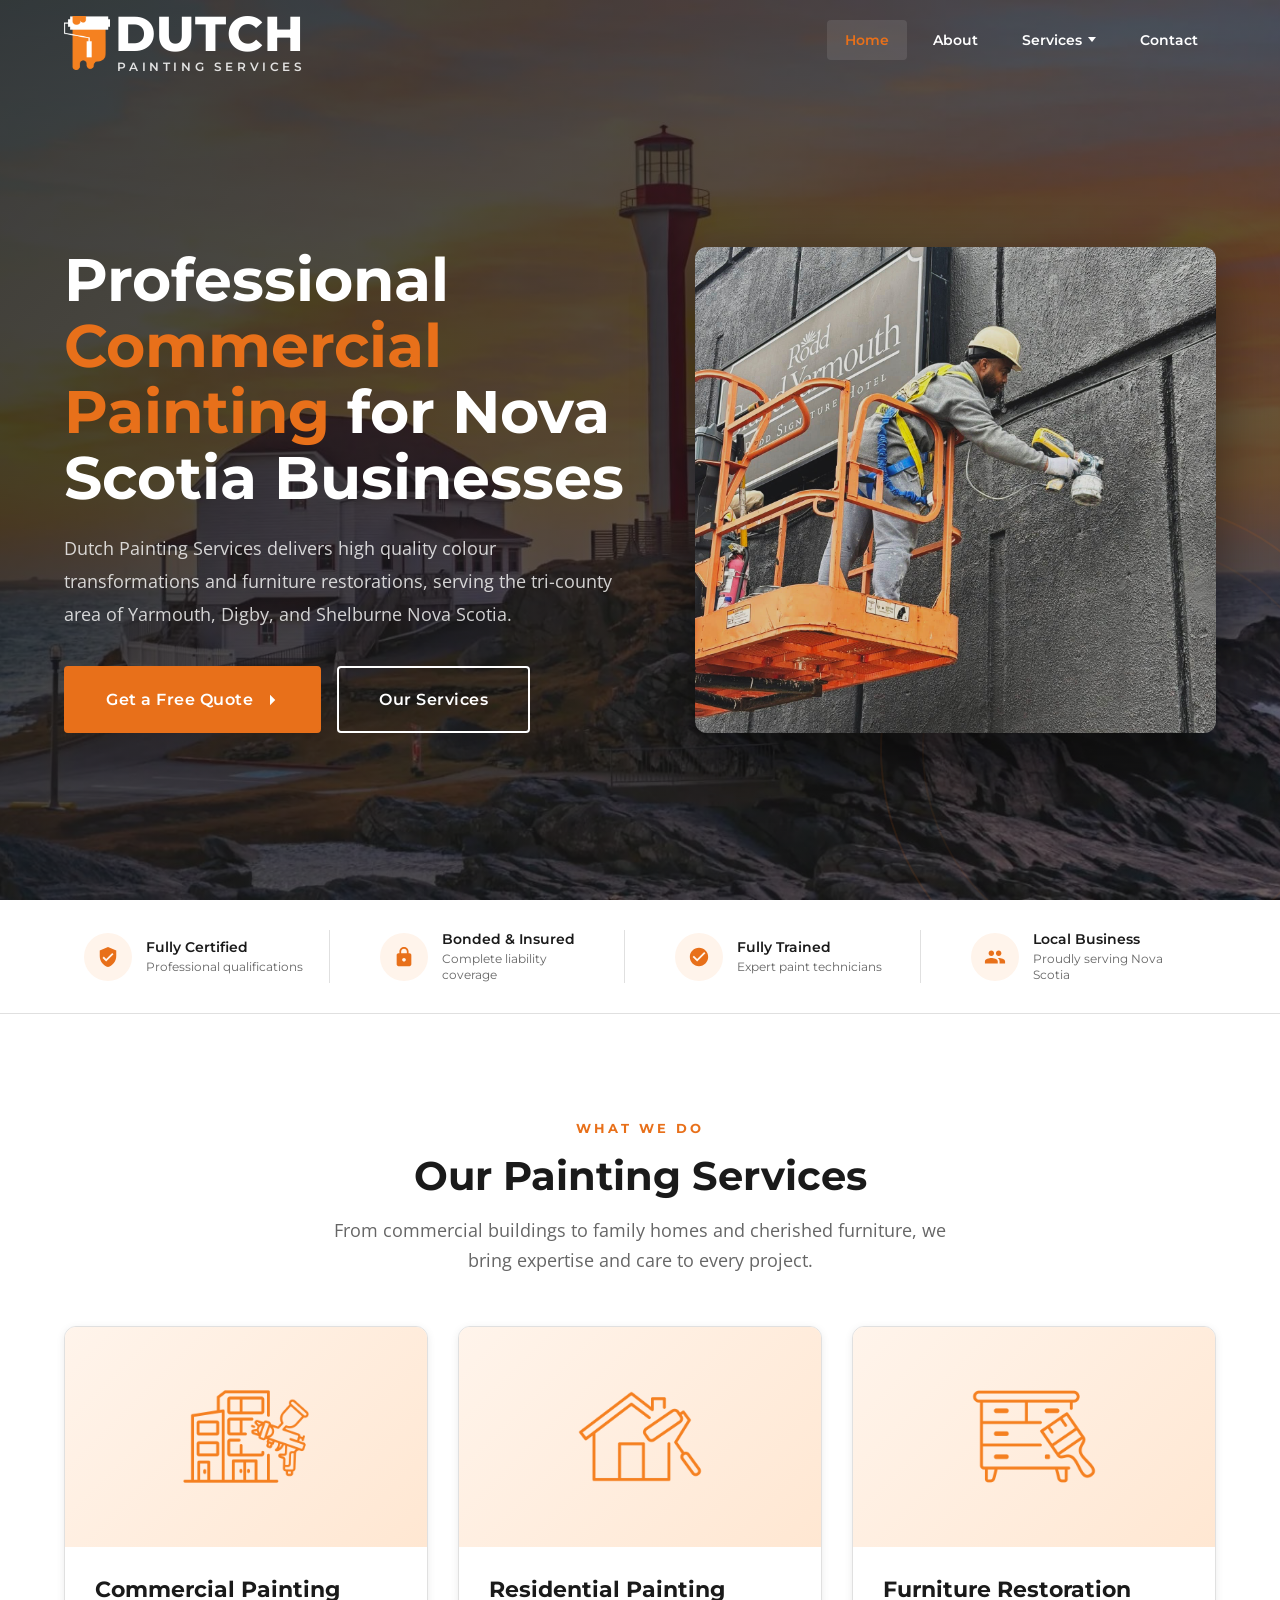
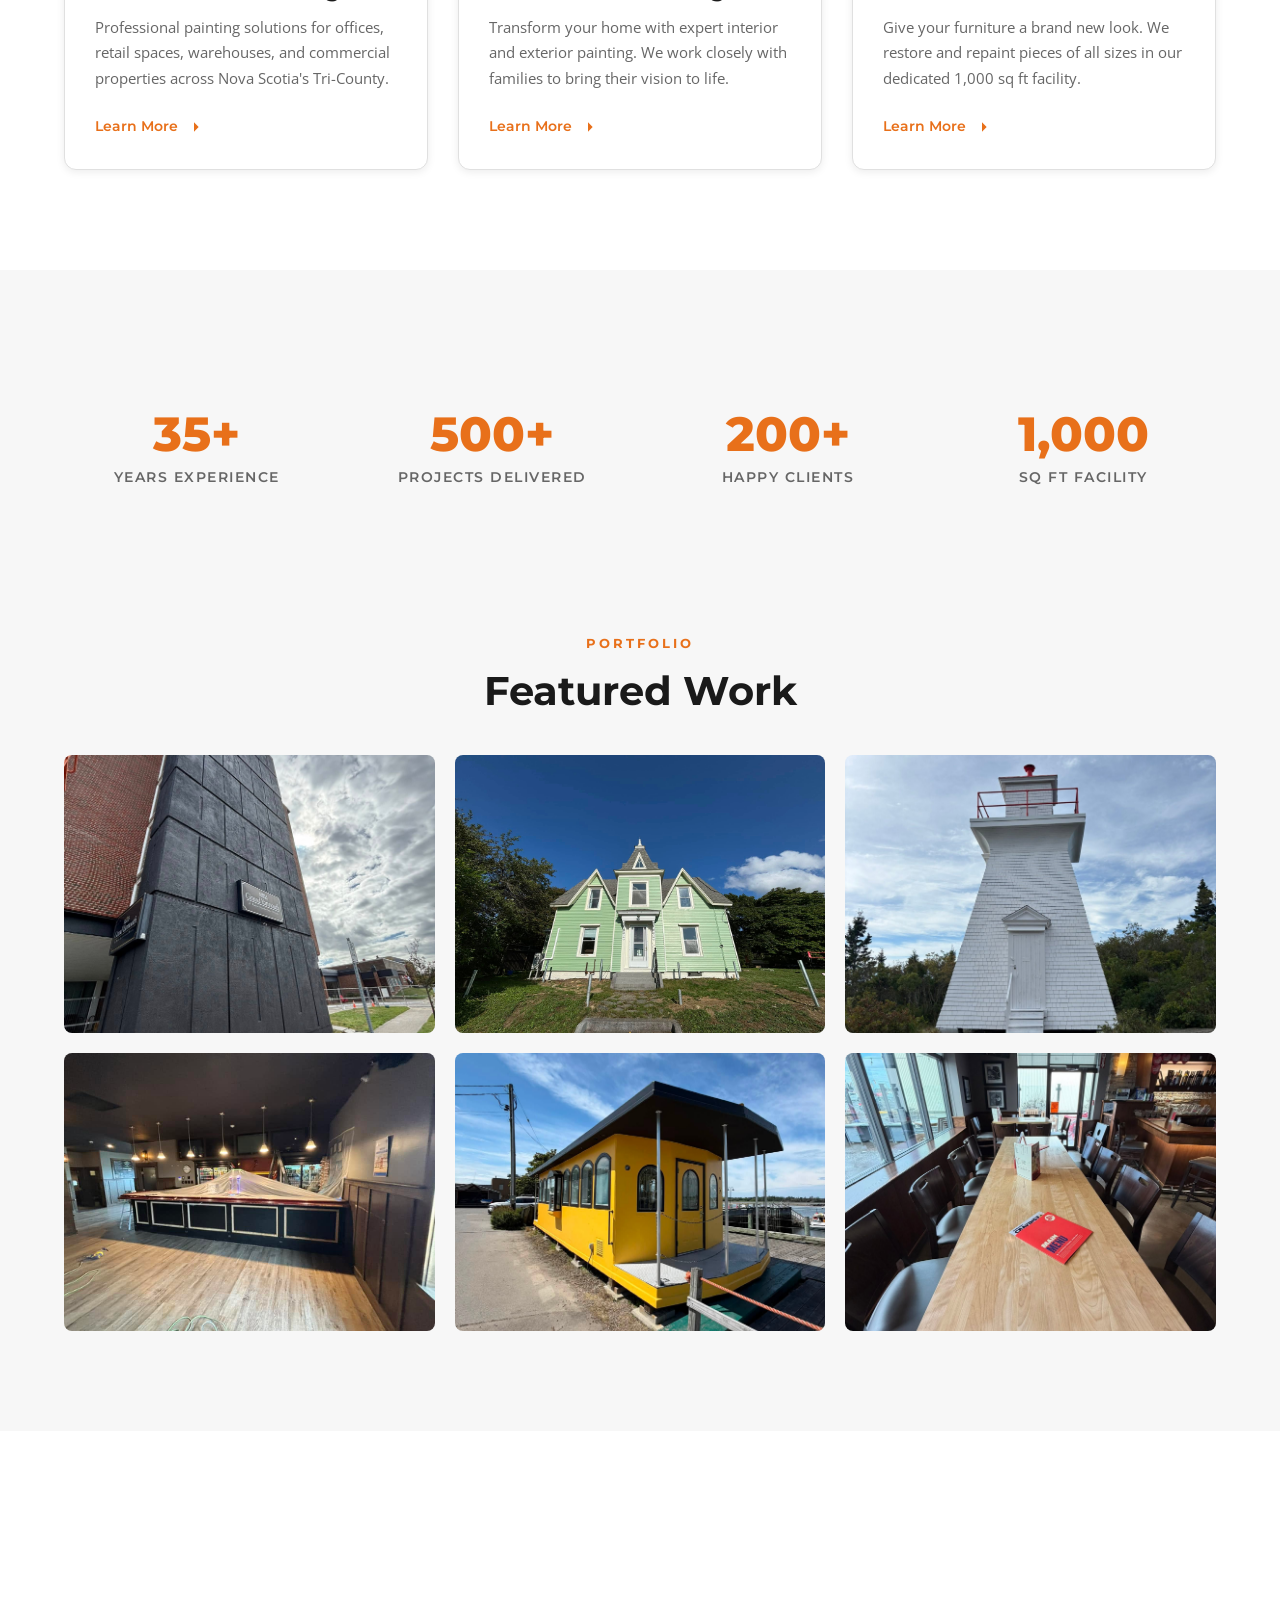
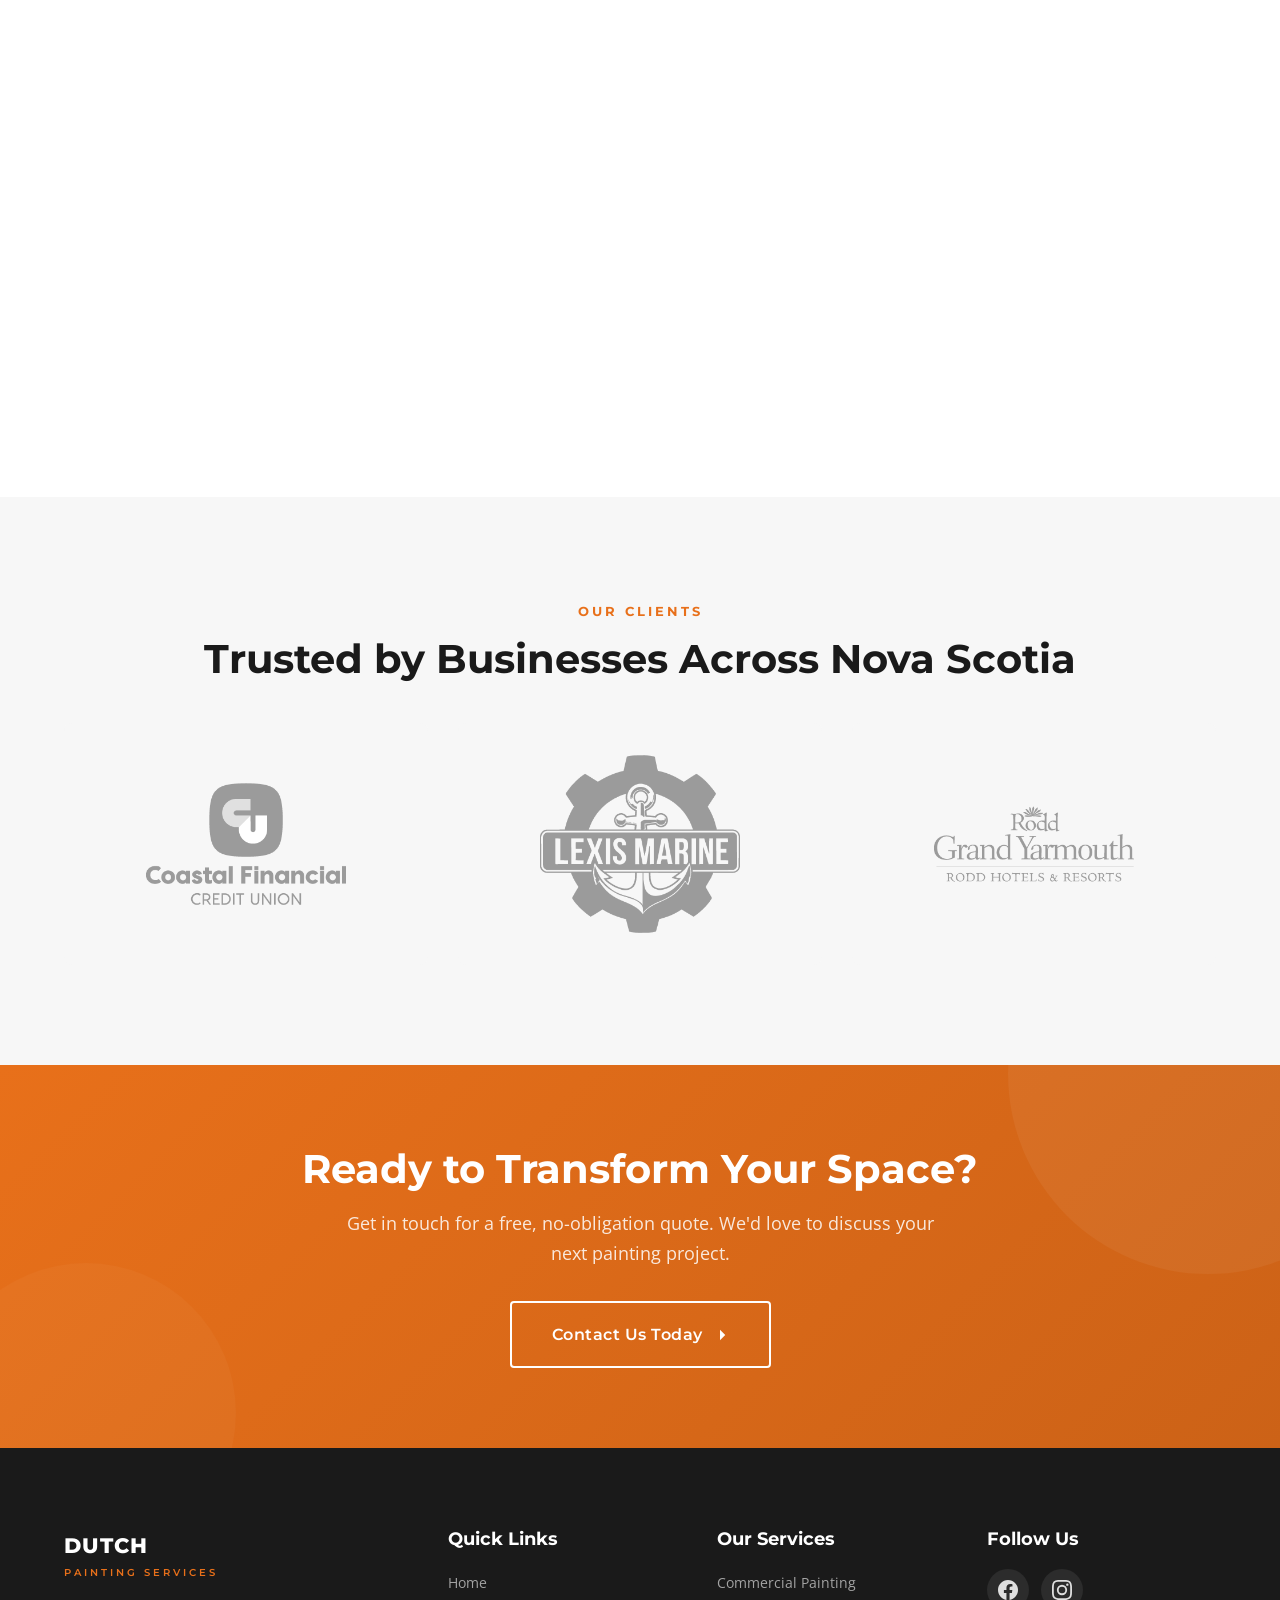
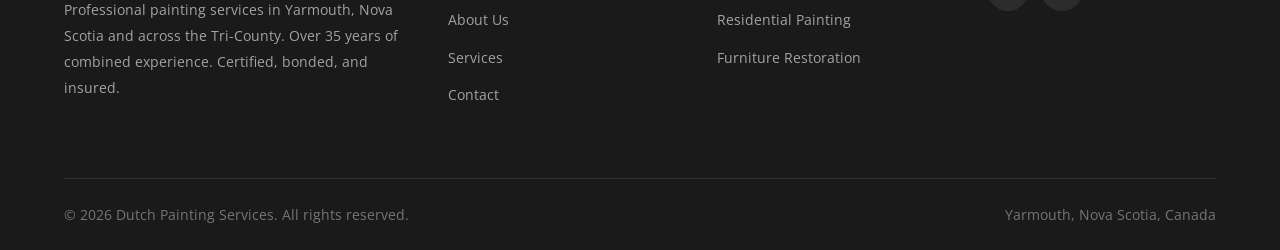
==== index.html @ 2e00422f "Add site favicons, app icons, and web manifest Generate a full icon set from the supplied 350x350 pa" ====
<!DOCTYPE html>
<html lang="en">
<head>
  <meta charset="UTF-8">
  <meta name="viewport" content="width=device-width, initial-scale=1.0">
  <meta name="theme-color" content="#1A1A1A">
  <title>Dutch Painting Services | Commercial &amp; Residential Painting in Yarmouth, Nova Scotia</title>
  <meta name="description" content="Professional commercial and residential painting services across Nova Scotia's Tri-County from Yarmouth to Halifax. Certified, bonded and insured with 35+ years of experience. Furniture restoration, interior and exterior painting.">
  <meta name="keywords" content="commercial painting Yarmouth, residential painting Nova Scotia, painting contractor Tri-County, professional painters Halifax, furniture restoration, interior painting, exterior painting">
  <meta name="robots" content="index, follow">
  <link rel="canonical" href="https://www.dutchpaintingservices.com/">

  <!-- Open Graph -->
  <meta property="og:title" content="Dutch Painting Services | Commercial &amp; Residential Painting in Yarmouth, NS">
  <meta property="og:description" content="Professional painting services across Nova Scotia's Tri-County. Certified, bonded and insured with 35+ years of experience.">
  <meta property="og:type" content="website">
  <meta property="og:url" content="https://www.dutchpaintingservices.com/">
  <meta property="og:locale" content="en_CA">

  <!-- Favicons & App Icons -->
  <link rel="icon" href="favicon.ico" sizes="any">
  <link rel="icon" type="image/png" sizes="16x16" href="images/favicon/favicon-16x16.png">
  <link rel="icon" type="image/png" sizes="32x32" href="images/favicon/favicon-32x32.png">
  <link rel="icon" type="image/png" sizes="48x48" href="images/favicon/favicon-48x48.png">
  <link rel="icon" type="image/png" sizes="96x96" href="images/favicon/favicon-96x96.png">
  <link rel="apple-touch-icon" sizes="180x180" href="apple-touch-icon.png">
  <link rel="manifest" href="site.webmanifest">
  <meta name="apple-mobile-web-app-title" content="Dutch Painting">
  <meta name="application-name" content="Dutch Painting Services">

  <!-- Fonts -->
  <link rel="preconnect" href="https://fonts.googleapis.com">
  <link rel="preconnect" href="https://fonts.gstatic.com" crossorigin>
  <link href="https://fonts.googleapis.com/css2?family=Montserrat:wght@400;500;600;700;800&family=Open+Sans:wght@400;500;600&display=swap" rel="stylesheet">

  <!-- Styles -->
  <link rel="stylesheet" href="css/styles.css?v=2">

  <!-- Schema.org LocalBusiness -->
  <script type="application/ld+json">
  {
    "@context": "https://schema.org",
    "@type": "LocalBusiness",
    "name": "Dutch Painting Services",
    "description": "Professional commercial and residential painting services in Yarmouth, Nova Scotia and across the Tri-County to Halifax.",
    "url": "https://www.dutchpaintingservices.com",
    "telephone": "+1-902-774-4971",
    "address": {
      "@type": "PostalAddress",
      "addressLocality": "Yarmouth",
      "addressRegion": "NS",
      "postalCode": "B5A",
      "addressCountry": "CA"
    },
    "geo": {
      "@type": "GeoCoordinates",
      "latitude": 43.8361,
      "longitude": -66.1174
    },
    "areaServed": [
      "Yarmouth", "Shelburne", "Barrington", "Liverpool",
      "Bridgewater", "Lunenburg", "Chester", "Halifax"
    ],
    "foundingDate": "2021",
    "priceRange": "$$",
    "serviceType": ["Commercial Painting", "Residential Painting", "Furniture Restoration"],
    "sameAs": [
      "https://www.facebook.com/dutchpaintingservices",
      "https://www.instagram.com/dutch.painting.services"
    ]
  }
  </script>
</head>
<body>

  <!-- ===== HEADER ===== -->
  <header class="site-header">
    <div class="container">
      <a href="./" class="logo">
        <img src="images/logo.png" alt="Dutch Painting Services logo" class="logo-mark">
        <span class="logo-text">
          <span class="logo-dutch">DUTCH</span>
          <span class="logo-painting">Painting Services</span>
        </span>
      </a>
      <nav class="main-nav" aria-label="Main navigation">
        <button class="mobile-nav-close" aria-label="Close menu">&times;</button>
        <ul>
          <li><a href="./" class="active">Home</a></li>
          <li><a href="about/">About</a></li>
          <li class="has-dropdown">
            <a href="services/">Services</a>
            <ul class="dropdown">
              <li><a href="services/residential/">Residential Painting</a></li>
              <li><a href="services/commercial/">Commercial Painting</a></li>
              <li><a href="services/furniture-restoration/">Furniture Restoration</a></li>
            </ul>
          </li>
          <li><a href="contact/">Contact</a></li>
        </ul>
      </nav>
      <button class="mobile-menu-toggle" aria-label="Toggle navigation menu">
        <span></span>
        <span></span>
        <span></span>
      </button>
    </div>
  </header>

  <div class="mobile-overlay"></div>

  <!-- ===== HERO ===== -->
  <section class="hero">
    <div class="hero-bg-image" role="img" aria-label="Cape Forchu lighthouse at sunset near Yarmouth, Nova Scotia"></div>
    <div class="hero-bg"></div>
    <div class="hero-decoration"></div>
    <div class="container">
      <div class="hero-grid">
        <div class="hero-content">
          <h1>Professional <span>Commercial Painting</span> for Nova Scotia Businesses</h1>
          <p class="hero-text">Dutch Painting Services delivers high quality colour transformations and furniture restorations, serving the tri-county area of Yarmouth, Digby, and Shelburne Nova Scotia.</p>
          <div class="hero-buttons">
            <a href="contact/" class="btn btn-primary btn-lg">Get a Free Quote
              <svg viewBox="0 0 24 24"><path d="M5 12h14M12 5l7 7-7 7"/></svg>
            </a>
            <a href="services/" class="btn btn-secondary btn-lg">Our Services</a>
          </div>
        </div>
        <div class="hero-visual reveal-right">
          <img src="images/hero_image_commercial_painting.jpg" alt="Dutch Painting Services technician spray-painting a commercial building exterior in Yarmouth, Nova Scotia" class="hero-photo">
        </div>
      </div>
    </div>
  </section>

  <!-- ===== TRUST BAR ===== -->
  <section class="trust-bar">
    <div class="container">
      <div class="trust-bar-grid">
        <div class="trust-item">
          <div class="trust-icon">
            <svg viewBox="0 0 24 24"><path d="M12 1L3 5v6c0 5.55 3.84 10.74 9 12 5.16-1.26 9-6.45 9-12V5l-9-4zm-2 16l-4-4 1.41-1.41L10 14.17l6.59-6.59L18 9l-8 8z"/></svg>
          </div>
          <div class="trust-text">
            Fully Certified
            <small>Professional qualifications</small>
          </div>
        </div>
        <div class="trust-item">
          <div class="trust-icon">
            <svg viewBox="0 0 24 24"><path d="M18 8h-1V6c0-2.76-2.24-5-5-5S7 3.24 7 6v2H6c-1.1 0-2 .9-2 2v10c0 1.1.9 2 2 2h12c1.1 0 2-.9 2-2V10c0-1.1-.9-2-2-2zm-6 9c-1.1 0-2-.9-2-2s.9-2 2-2 2 .9 2 2-.9 2-2 2zm3.1-9H8.9V6c0-1.71 1.39-3.1 3.1-3.1 1.71 0 3.1 1.39 3.1 3.1v2z"/></svg>
          </div>
          <div class="trust-text">
            Bonded &amp; Insured
            <small>Complete liability coverage</small>
          </div>
        </div>
        <div class="trust-item">
          <div class="trust-icon">
            <svg viewBox="0 0 24 24"><path d="M12 2C6.48 2 2 6.48 2 12s4.48 10 10 10 10-4.48 10-10S17.52 2 12 2zm-2 15l-5-5 1.41-1.41L10 14.17l7.59-7.59L19 8l-9 9z"/></svg>
          </div>
          <div class="trust-text">
            Fully Trained
            <small>Expert paint technicians</small>
          </div>
        </div>
        <div class="trust-item">
          <div class="trust-icon">
            <svg viewBox="0 0 24 24"><path d="M16 11c1.66 0 2.99-1.34 2.99-3S17.66 5 16 5c-1.66 0-3 1.34-3 3s1.34 3 3 3zm-8 0c1.66 0 2.99-1.34 2.99-3S9.66 5 8 5C6.34 5 5 6.34 5 8s1.34 3 3 3zm0 2c-2.33 0-7 1.17-7 3.5V19h14v-2.5c0-2.33-4.67-3.5-7-3.5zm8 0c-.29 0-.62.02-.97.05 1.16.84 1.97 1.97 1.97 3.45V19h6v-2.5c0-2.33-4.67-3.5-7-3.5z"/></svg>
          </div>
          <div class="trust-text">
            Local Business
            <small>Proudly serving Nova Scotia</small>
          </div>
        </div>
      </div>
    </div>
  </section>

  <!-- ===== SERVICES OVERVIEW ===== -->
  <section class="section">
    <div class="container">
      <div class="text-center reveal">
        <span class="section-label">What We Do</span>
        <h2 class="section-title">Our Painting Services</h2>
        <p class="section-subtitle centered">From commercial buildings to family homes and cherished furniture, we bring expertise and care to every project.</p>
      </div>

      <div class="grid-3 reveal-stagger" style="margin-top: 50px;">
        <div class="service-card">
          <div class="service-card-image">
            <img src="images/Commercial_Icon.png" alt="Commercial painting icon" class="service-card-icon" loading="lazy">
          </div>
          <div class="service-card-content">
            <h3>Commercial Painting</h3>
            <p>Professional painting solutions for offices, retail spaces, warehouses, and commercial properties across Nova Scotia's Tri-County.</p>
            <a href="services/commercial/" class="service-card-link">
              Learn More
              <svg viewBox="0 0 24 24"><path d="M5 12h14M12 5l7 7-7 7"/></svg>
            </a>
          </div>
        </div>

        <div class="service-card">
          <div class="service-card-image">
            <img src="images/Residential_Icon.png" alt="Residential painting icon" class="service-card-icon" loading="lazy">
          </div>
          <div class="service-card-content">
            <h3>Residential Painting</h3>
            <p>Transform your home with expert interior and exterior painting. We work closely with families to bring their vision to life.</p>
            <a href="services/residential/" class="service-card-link">
              Learn More
              <svg viewBox="0 0 24 24"><path d="M5 12h14M12 5l7 7-7 7"/></svg>
            </a>
          </div>
        </div>

        <div class="service-card">
          <div class="service-card-image">
            <img src="images/Furniture_Icon.png" alt="Furniture restoration icon" class="service-card-icon" loading="lazy">
          </div>
          <div class="service-card-content">
            <h3>Furniture Restoration</h3>
            <p>Give your furniture a brand new look. We restore and repaint pieces of all sizes in our dedicated 1,000 sq ft facility.</p>
            <a href="services/furniture-restoration/" class="service-card-link">
              Learn More
              <svg viewBox="0 0 24 24"><path d="M5 12h14M12 5l7 7-7 7"/></svg>
            </a>
          </div>
        </div>
      </div>
    </div>
  </section>

  <!-- ===== STATS ===== -->
  <section class="section bg-light">
    <div class="container">
      <div class="stats-grid reveal-stagger">
        <div class="stat-item">
          <div class="stat-number">35+</div>
          <div class="stat-label">Years Experience</div>
        </div>
        <div class="stat-item">
          <div class="stat-number">500+</div>
          <div class="stat-label">Projects Delivered</div>
        </div>
        <div class="stat-item">
          <div class="stat-number">200+</div>
          <div class="stat-label">Happy Clients</div>
        </div>
        <div class="stat-item">
          <div class="stat-number">1,000</div>
          <div class="stat-label">Sq Ft Facility</div>
        </div>
      </div>
    </div>
  </section>

  <!-- ===== GALLERY GRID ===== -->
  <section class="section bg-light" style="padding-top: 0;">
    <div class="container">
      <div class="text-center reveal">
        <span class="section-label">Portfolio</span>
        <h2 class="section-title">Featured Work</h2>
      </div>

      <div class="gallery-grid reveal-stagger" style="margin-top: 40px;">
        <div class="gallery-item">
          <img src="images/Commercial/05-commercial-after.jpg" alt="Freshly painted multi-storey hotel tower exterior" loading="lazy">
          <div class="gallery-item-overlay">
            <h4>Hotel Tower Exterior</h4>
            <p>Commercial</p>
          </div>
        </div>
        <div class="gallery-item">
          <img src="images/Residential/02-residential-after.jpg" alt="Heritage home repainted in sage green with cream trim" loading="lazy">
          <div class="gallery-item-overlay">
            <h4>Heritage Home Exterior</h4>
            <p>Residential</p>
          </div>
        </div>
        <div class="gallery-item">
          <img src="images/Commercial/lighthouse-featured.jpg" alt="Restored white shingled heritage lighthouse with fresh red trim" loading="lazy">
          <div class="gallery-item-overlay">
            <h4>Lighthouse Restoration</h4>
            <p>Commercial</p>
          </div>
        </div>
        <div class="gallery-item">
          <img src="images/Commercial/01-commercial-after.jpg" alt="Lounge bar interior repainted with a bold dark finish" loading="lazy">
          <div class="gallery-item-overlay">
            <h4>Bar &amp; Lounge Interior</h4>
            <p>Commercial</p>
          </div>
        </div>
        <div class="gallery-item">
          <img src="images/Commercial/train-exterior-after.jpg" alt="Railcar-style waterfront building repainted in bold bright yellow" loading="lazy">
          <div class="gallery-item-overlay">
            <h4>Train Exterior Refresh</h4>
            <p>Commercial</p>
          </div>
        </div>
        <div class="gallery-item">
          <img src="images/Furniture%20Restoration/table-restoration-after.jpg" alt="Restaurant table refinished with a smooth natural wood finish" loading="lazy">
          <div class="gallery-item-overlay">
            <h4>Table Restoration</h4>
            <p>Furniture Restoration</p>
          </div>
        </div>
      </div>
    </div>
  </section>

  <!-- ===== TESTIMONIALS ===== -->
  <section class="section">
    <div class="container">
      <div class="text-center reveal">
        <span class="section-label">Testimonials</span>
        <h2 class="section-title">What Our Clients Say</h2>
      </div>

      <div class="testimonial-slider reveal" style="margin-top: 50px;">
        <div class="testimonial-track">
          <div class="testimonial-slide">
            <div class="testimonial-card">
              <p class="testimonial-quote">We're delighted we went Dutch and recommend them without hesitation.</p>
              <p class="testimonial-author">Laura Hynes</p>
            </div>
          </div>
          <div class="testimonial-slide">
            <div class="testimonial-card">
              <p class="testimonial-quote">Friendly, professional staff who worked evenings to ensure our office could remain open during regular business hours. Their attention to detail was excellent, and they left the space clean and tidy each night. The finished result looks fantastic, and we've received wonderful feedback from our community.</p>
              <p class="testimonial-author">Amber Malone</p>
            </div>
          </div>
          <div class="testimonial-slide">
            <div class="testimonial-card">
              <p class="testimonial-quote">Dutch Painting went above and beyond all expectations! Kris and his staff are the most friendly, easy to get along with people. Very thankful I chose them! Highly recommend.</p>
              <p class="testimonial-author">Camryn Hipson</p>
            </div>
          </div>
          <div class="testimonial-slide">
            <div class="testimonial-card">
              <p class="testimonial-quote">From Day One through completion, this company did a First Class job. Communicating clearly and solid work that will last! I highly recommend.</p>
              <p class="testimonial-author">Michael Clemente</p>
            </div>
          </div>
          <div class="testimonial-slide">
            <div class="testimonial-card">
              <p class="testimonial-quote">I was so pleased with Caleb and Stanrick's work, it is amazing how they transformed my spaces! They are both so kind and respectful. They were pleasant and were great to have around. Also amazing work at a high speed pace! Can't thank them enough!</p>
              <p class="testimonial-author">Shelley Smith</p>
            </div>
          </div>
          <div class="testimonial-slide">
            <div class="testimonial-card">
              <p class="testimonial-quote">Kris… I'm just leaving the church… I have no words… WOW!!!! Thank you. Thank you. A million times thank you!</p>
              <p class="testimonial-author">Jan Carrington</p>
            </div>
          </div>
        </div>
        <div class="slider-dots">
          <button class="slider-dot active" aria-label="Go to testimonial 1"></button>
          <button class="slider-dot" aria-label="Go to testimonial 2"></button>
          <button class="slider-dot" aria-label="Go to testimonial 3"></button>
          <button class="slider-dot" aria-label="Go to testimonial 4"></button>
          <button class="slider-dot" aria-label="Go to testimonial 5"></button>
          <button class="slider-dot" aria-label="Go to testimonial 6"></button>
        </div>
      </div>
    </div>
  </section>

  <!-- ===== CLIENTS ===== -->
  <section class="section bg-light">
    <div class="container">
      <div class="text-center reveal">
        <span class="section-label">Our Clients</span>
        <h2 class="section-title">Trusted by Businesses Across Nova Scotia</h2>
      </div>

      <div class="clients-grid reveal-stagger" style="margin-top: 40px;">
        <a href="https://www.coastalfinancial.ca/home" target="_blank" rel="noopener noreferrer" class="client-logo">
          <img src="images/logos/CU_Logo.png" alt="Coastal Financial Credit Union" loading="lazy">
        </a>
        <a href="https://www.facebook.com/MechanicalMayhem" target="_blank" rel="noopener noreferrer" class="client-logo">
          <img src="images/logos/Lexis_Logo.png" alt="Lexis Marine" loading="lazy">
        </a>
        <a href="https://www.roddvacations.com/rodd-grand-yarmouth" target="_blank" rel="noopener noreferrer" class="client-logo">
          <img src="images/logos/Rodd_Logo.png" alt="Rodd Grand Yarmouth" loading="lazy">
        </a>
      </div>
    </div>
  </section>

  <!-- ===== CTA BANNER ===== -->
  <section class="cta-banner">
    <div class="container">
      <h2>Ready to Transform Your Space?</h2>
      <p>Get in touch for a free, no-obligation quote. We'd love to discuss your next painting project.</p>
      <a href="contact/" class="btn btn-secondary btn-lg">Contact Us Today
        <svg viewBox="0 0 24 24"><path d="M5 12h14M12 5l7 7-7 7"/></svg>
      </a>
    </div>
  </section>

  <!-- ===== FOOTER ===== -->
  <footer class="site-footer">
    <div class="container">
      <div class="footer-grid">
        <div class="footer-col">
          <div class="footer-logo">
            <span class="logo-dutch">DUTCH</span>
            <span class="logo-painting">Painting Services</span>
          </div>
          <p>Professional painting services in Yarmouth, Nova Scotia and across the Tri-County. Over 35 years of combined experience. Certified, bonded, and insured.</p>
        </div>
        <div class="footer-col">
          <h3>Quick Links</h3>
          <ul>
            <li><a href="./">Home</a></li>
            <li><a href="about/">About Us</a></li>
            <li><a href="services/">Services</a></li>
            <li><a href="contact/">Contact</a></li>
          </ul>
        </div>
        <div class="footer-col">
          <h3>Our Services</h3>
          <ul>
            <li><a href="services/commercial/">Commercial Painting</a></li>
            <li><a href="services/residential/">Residential Painting</a></li>
            <li><a href="services/furniture-restoration/">Furniture Restoration</a></li>
          </ul>
        </div>
        <div class="footer-col">
          <h3>Follow Us</h3>
          <div class="footer-socials">
            <a href="https://www.facebook.com/dutchpaintingservices" class="social-link" aria-label="Dutch Painting Services on Facebook" target="_blank" rel="noopener">
              <svg viewBox="0 0 24 24" aria-hidden="true"><path d="M24 12.073c0-6.627-5.373-12-12-12S0 5.446 0 12.073c0 5.99 4.388 10.954 10.125 11.854v-8.385H7.078v-3.47h3.047V9.43c0-3.007 1.792-4.669 4.533-4.669 1.312 0 2.686.235 2.686.235v2.953H15.83c-1.491 0-1.956.925-1.956 1.874v2.25h3.328l-.532 3.47h-2.796v8.385C19.612 23.027 24 18.062 24 12.073z"/></svg>
            </a>
            <a href="https://www.instagram.com/dutch.painting.services" class="social-link" aria-label="Dutch Painting Services on Instagram" target="_blank" rel="noopener">
              <svg viewBox="0 0 24 24" aria-hidden="true"><path d="M12 2.163c3.204 0 3.584.012 4.85.07 3.252.148 4.771 1.691 4.919 4.919.058 1.265.069 1.645.069 4.849 0 3.205-.012 3.584-.069 4.849-.149 3.225-1.664 4.771-4.919 4.919-1.266.058-1.644.07-4.85.07-3.204 0-3.584-.012-4.849-.07-3.26-.149-4.771-1.699-4.919-4.92-.058-1.265-.07-1.644-.07-4.849 0-3.204.013-3.583.07-4.849.149-3.227 1.664-4.771 4.919-4.919 1.266-.057 1.645-.069 4.849-.069zM12 0C8.741 0 8.333.014 7.053.072 2.695.272.273 2.69.073 7.052.014 8.333 0 8.741 0 12c0 3.259.014 3.668.072 4.948.2 4.358 2.618 6.78 6.98 6.98C8.333 23.986 8.741 24 12 24c3.259 0 3.668-.014 4.948-.072 4.354-.2 6.782-2.618 6.979-6.98.059-1.28.073-1.689.073-4.948 0-3.259-.014-3.667-.072-4.947-.196-4.354-2.617-6.78-6.979-6.98C15.668.014 15.259 0 12 0zm0 5.838a6.162 6.162 0 100 12.324 6.162 6.162 0 000-12.324zM12 16a4 4 0 110-8 4 4 0 010 8zm6.406-11.845a1.44 1.44 0 100 2.881 1.44 1.44 0 000-2.881z"/></svg>
            </a>
          </div>
        </div>
      </div>
      <div class="footer-bottom">
        <p>&copy; 2026 Dutch Painting Services. All rights reserved.</p>
        <p>Yarmouth, Nova Scotia, Canada</p>
      </div>
    </div>
  </footer>

  <!-- Project Modal -->
  <div class="project-modal" id="projectModal">
    <div class="project-modal-overlay"></div>
    <div class="project-modal-content">
      <button class="modal-close" aria-label="Close modal">&times;</button>
      <div class="modal-image-area">
        <span class="gallery-placeholder">Project Photo</span>
      </div>
      <div class="modal-info">
        <h3>Project Title</h3>
        <p class="modal-location"></p>
        <p class="modal-desc"></p>
        <div class="project-tags"></div>
      </div>
    </div>
  </div>

  <script src="js/main.js"></script>
</body>
</html>
---- css/styles.css ----
/* ============================================================
   Dutch Painting Services — Main Stylesheet
   Color Theme: Orange (#E8701A), White (#FFFFFF), Black (#1A1A1A)
   ============================================================ */

/* ----- CSS Custom Properties ----- */
:root {
  --orange: #E8701A;
  --orange-dark: #CC6217;
  --orange-light: #FFF4EB;
  --orange-glow: rgba(232, 112, 26, 0.15);
  --black: #1A1A1A;
  --dark-gray: #333333;
  --medium-gray: #666666;
  --light-gray: #999999;
  --border-gray: #E0E0E0;
  --bg-light: #F7F7F7;
  --bg-white: #FFFFFF;
  --white: #FFFFFF;
  --shadow-sm: 0 2px 8px rgba(0, 0, 0, 0.08);
  --shadow-md: 0 4px 20px rgba(0, 0, 0, 0.1);
  --shadow-lg: 0 8px 40px rgba(0, 0, 0, 0.12);
  --radius-sm: 4px;
  --radius-md: 8px;
  --radius-lg: 12px;
  --transition: 0.3s ease;
  --font-heading: 'Montserrat', sans-serif;
  --font-body: 'Open Sans', sans-serif;
  --container-width: 1200px;
}

/* ----- Reset & Base ----- */
*,
*::before,
*::after {
  margin: 0;
  padding: 0;
  box-sizing: border-box;
}

html {
  scroll-behavior: smooth;
  -webkit-text-size-adjust: 100%;
}

body {
  font-family: var(--font-body);
  font-size: 16px;
  line-height: 1.7;
  color: var(--black);
  background-color: var(--bg-white);
  -webkit-font-smoothing: antialiased;
  -moz-osx-font-smoothing: grayscale;
  overflow-x: hidden;
}

img {
  max-width: 100%;
  height: auto;
  display: block;
}

a {
  color: var(--orange);
  text-decoration: none;
  transition: color var(--transition);
}

a:hover {
  color: var(--orange-dark);
}

ul, ol {
  list-style: none;
}

button {
  border: none;
  background: none;
  cursor: pointer;
  font-family: inherit;
}

input, textarea, select {
  font-family: inherit;
  font-size: inherit;
}

/* ----- Typography ----- */
h1, h2, h3, h4, h5, h6 {
  font-family: var(--font-heading);
  font-weight: 700;
  line-height: 1.2;
  color: var(--black);
}

h1 { font-size: 3.25rem; margin-bottom: 1rem; }
h2 { font-size: 2.5rem; margin-bottom: 0.75rem; }
h3 { font-size: 1.5rem; margin-bottom: 0.5rem; }
h4 { font-size: 1.25rem; margin-bottom: 0.5rem; }

p {
  margin-bottom: 1rem;
  color: var(--dark-gray);
}

.section-label {
  display: inline-block;
  font-family: var(--font-heading);
  font-size: 0.8rem;
  font-weight: 700;
  letter-spacing: 3px;
  text-transform: uppercase;
  color: var(--orange);
  margin-bottom: 0.75rem;
}

.section-title {
  font-size: 2.5rem;
  margin-bottom: 1rem;
}

.section-subtitle {
  font-size: 1.1rem;
  color: var(--medium-gray);
  max-width: 640px;
  line-height: 1.7;
}

.section-subtitle.centered {
  margin-left: auto;
  margin-right: auto;
}

.text-center {
  text-align: center;
}

/* ----- Layout ----- */
.container {
  width: 100%;
  max-width: var(--container-width);
  margin: 0 auto;
  padding: 0 24px;
}

.section {
  padding: 100px 0;
}

.section.bg-light {
  background-color: var(--bg-light);
}

.section.bg-orange {
  background-color: var(--orange);
}

.grid-2 {
  display: grid;
  grid-template-columns: repeat(2, 1fr);
  gap: 40px;
  align-items: center;
}

.grid-3 {
  display: grid;
  grid-template-columns: repeat(3, 1fr);
  gap: 30px;
}

.grid-4 {
  display: grid;
  grid-template-columns: repeat(4, 1fr);
  gap: 30px;
}

/* ----- Buttons ----- */
.btn {
  display: inline-flex;
  align-items: center;
  justify-content: center;
  gap: 8px;
  padding: 14px 32px;
  font-family: var(--font-heading);
  font-size: 0.95rem;
  font-weight: 600;
  border-radius: var(--radius-sm);
  transition: all var(--transition);
  cursor: pointer;
  border: 2px solid transparent;
  letter-spacing: 0.5px;
}

.btn-primary {
  background-color: var(--orange);
  color: var(--white);
  border-color: var(--orange);
}

.btn-primary:hover {
  background-color: var(--orange-dark);
  border-color: var(--orange-dark);
  color: var(--white);
  transform: translateY(-2px);
  box-shadow: 0 4px 15px rgba(232, 112, 26, 0.35);
}

.btn-secondary {
  background-color: transparent;
  color: var(--white);
  border-color: var(--white);
}

.btn-secondary:hover {
  background-color: var(--white);
  color: var(--orange);
  transform: translateY(-2px);
}

.btn-outline {
  background-color: transparent;
  color: var(--orange);
  border-color: var(--orange);
}

.btn-outline:hover {
  background-color: var(--orange);
  color: var(--white);
  transform: translateY(-2px);
  box-shadow: 0 4px 15px rgba(232, 112, 26, 0.35);
}

.btn-dark {
  background-color: var(--black);
  color: var(--white);
  border-color: var(--black);
}

.btn-dark:hover {
  background-color: #333;
  border-color: #333;
  color: var(--white);
  transform: translateY(-2px);
}

.btn-sm {
  padding: 10px 24px;
  font-size: 0.85rem;
}

.btn-lg {
  padding: 18px 40px;
  font-size: 1rem;
}

.btn svg {
  width: 18px;
  height: 18px;
  fill: currentColor;
  transition: transform var(--transition);
}

.btn:hover svg {
  transform: translateX(3px);
}

/* ============================================================
   HEADER & NAVIGATION
   ============================================================ */
.site-header {
  position: fixed;
  top: 0;
  left: 0;
  width: 100%;
  z-index: 1000;
  background: transparent;
  transition: all var(--transition);
}

.site-header.scrolled {
  background: rgba(26, 26, 26, 0.95);
  box-shadow: 0 2px 20px rgba(0, 0, 0, 0.3);
}

.site-header .container {
  display: flex;
  align-items: center;
  justify-content: space-between;
  height: 80px;
}

/* Logo */
.logo {
  display: flex;
  flex-direction: row;
  align-items: center;
  gap: 0.35rem;
  text-decoration: none;
}

.logo-mark {
  height: 3.4rem;
  width: auto;
  display: block;
  position: relative;
  top: 3px;
}

.logo-text {
  display: flex;
  flex-direction: column;
  line-height: 1.1;
}

.logo-dutch {
  font-family: var(--font-heading);
  font-size: 3.075rem;
  font-weight: 800;
  color: var(--white);
  letter-spacing: 1px;
  transition: color var(--transition);
}

.logo-painting {
  font-family: var(--font-heading);
  font-size: 0.765rem;
  font-weight: 600;
  color: rgba(255, 255, 255, 0.85);
  text-transform: uppercase;
  letter-spacing: 3.6px;
  transition: color var(--transition);
}

/* Nudge "Painting Services" right so the back of the P lines up with the back of the D */
.site-header .logo-painting {
  margin-left: 2px;
}

.site-header.scrolled .logo-dutch {
  color: var(--white);
}

.site-header.scrolled .logo-painting {
  color: var(--orange);
}

/* Main Navigation */
.main-nav ul {
  display: flex;
  align-items: center;
  gap: 8px;
}

.main-nav > ul > li > a {
  display: block;
  padding: 8px 18px;
  font-family: var(--font-heading);
  font-size: 0.9rem;
  font-weight: 600;
  color: var(--white);
  text-decoration: none;
  border-radius: var(--radius-sm);
  transition: all var(--transition);
}

.site-header.scrolled .main-nav > ul > li > a {
  color: var(--white);
}

.main-nav > ul > li > a:hover,
.main-nav > ul > li > a.active {
  color: var(--orange);
  background: rgba(255, 255, 255, 0.1);
}

/* Dropdown */
.has-dropdown {
  position: relative;
}

.has-dropdown > a {
  display: flex !important;
  align-items: center;
  gap: 6px;
}

.has-dropdown > a::after {
  content: '';
  width: 0;
  height: 0;
  border-left: 4px solid transparent;
  border-right: 4px solid transparent;
  border-top: 5px solid currentColor;
  transition: transform var(--transition);
}

.has-dropdown:hover > a::after,
.has-dropdown.open > a::after {
  transform: rotate(180deg);
}

.dropdown {
  position: absolute;
  top: 100%;
  left: 0;
  min-width: 240px;
  background: var(--white);
  border-radius: var(--radius-md);
  box-shadow: var(--shadow-lg);
  opacity: 0;
  visibility: hidden;
  transform: translateY(10px);
  transition: all var(--transition);
  padding: 8px 0;
  z-index: 100;
}

.has-dropdown:hover .dropdown {
  opacity: 1;
  visibility: visible;
  transform: translateY(0);
}

.dropdown li a {
  display: block;
  padding: 10px 20px;
  font-family: var(--font-heading);
  font-size: 0.85rem;
  font-weight: 500;
  color: var(--dark-gray);
  transition: all var(--transition);
}

.dropdown li a:hover {
  color: var(--orange);
  background: var(--orange-light);
  padding-left: 24px;
}

/* Mobile Menu Toggle */
.mobile-menu-toggle {
  display: none;
  flex-direction: column;
  justify-content: center;
  align-items: center;
  width: 44px;
  height: 44px;
  gap: 6px;
  cursor: pointer;
  z-index: 1001;
}

.mobile-menu-toggle span {
  display: block;
  width: 26px;
  height: 2px;
  background: var(--white);
  border-radius: 2px;
  transition: all var(--transition);
}

.site-header.scrolled .mobile-menu-toggle span {
  background: var(--white);
}

.mobile-menu-toggle.active span:nth-child(1) {
  transform: rotate(45deg) translate(5px, 6px);
}

.mobile-menu-toggle.active span:nth-child(2) {
  opacity: 0;
  transform: translateX(-10px);
}

.mobile-menu-toggle.active span:nth-child(3) {
  transform: rotate(-45deg) translate(5px, -6px);
}

/* In-drawer close button (mobile only) */
.mobile-nav-close {
  display: none;
  align-items: center;
  justify-content: center;
  width: 40px;
  height: 40px;
  padding: 0;
  border: none;
  background: var(--bg-light);
  color: var(--black);
  border-radius: 50%;
  font-size: 1.7rem;
  line-height: 1;
  cursor: pointer;
  transition: all var(--transition);
}

.mobile-nav-close:hover {
  background: var(--orange);
  color: var(--white);
}

/* Mobile Overlay */
.mobile-overlay {
  display: none;
  position: fixed;
  top: 0;
  left: 0;
  width: 100%;
  height: 100%;
  background: rgba(0, 0, 0, 0.5);
  z-index: 998;
  opacity: 0;
  pointer-events: none;
  transition: opacity var(--transition);
}

.mobile-overlay.active {
  opacity: 1;
  pointer-events: auto;
}

/* Inner-page header (non-homepage) */
.page-has-hero .site-header {
  background: transparent;
}

/* ============================================================
   HERO SECTION (HOME)
   ============================================================ */
.hero {
  position: relative;
  min-height: 100vh;
  display: flex;
  align-items: center;
  padding-top: 80px;
  overflow: hidden;
  background: linear-gradient(135deg, #1A1A1A 0%, #2C2C2C 50%, #3D3D3D 100%);
}

.hero-bg {
  position: absolute;
  top: 0;
  left: 0;
  width: 100%;
  height: 100%;
  background: linear-gradient(135deg, rgba(26, 26, 26, 0.86) 0%, rgba(26, 26, 26, 0.6) 100%);
  z-index: 1;
}

.hero-bg-image {
  position: absolute;
  top: 0;
  left: 0;
  width: 100%;
  height: 100%;
  background-image: url('../images/hero_lighthouse_background.jpg');
  background-size: cover;
  background-position: center;
}

.hero .container {
  position: relative;
  z-index: 2;
}

.hero-content {
  max-width: 700px;
}

.hero-badge {
  display: inline-flex;
  align-items: center;
  gap: 8px;
  background: rgba(232, 112, 26, 0.15);
  border: 1px solid rgba(232, 112, 26, 0.3);
  color: var(--orange);
  padding: 8px 20px;
  border-radius: 50px;
  font-family: var(--font-heading);
  font-size: 0.8rem;
  font-weight: 600;
  letter-spacing: 1px;
  text-transform: uppercase;
  margin-bottom: 24px;
}

.hero-badge svg {
  width: 16px;
  height: 16px;
  fill: var(--orange);
}

.hero h1 {
  font-size: 3.75rem;
  color: var(--white);
  margin-bottom: 20px;
  line-height: 1.1;
}

.hero h1 span {
  color: var(--orange);
}

.hero-text {
  font-size: 1.15rem;
  color: rgba(255, 255, 255, 0.8);
  margin-bottom: 36px;
  max-width: 560px;
  line-height: 1.8;
}

.hero-buttons {
  display: flex;
  gap: 16px;
  flex-wrap: wrap;
}

.hero-stats {
  display: flex;
  gap: 48px;
  margin-top: 60px;
  padding-top: 40px;
  border-top: 1px solid rgba(255, 255, 255, 0.15);
}

.hero-stat {
  text-align: left;
}

.hero-stat-number {
  display: block;
  font-family: var(--font-heading);
  font-size: 2.25rem;
  font-weight: 800;
  color: var(--orange);
}

.hero-stat-text {
  font-size: 0.85rem;
  color: rgba(255, 255, 255, 0.6);
  text-transform: uppercase;
  letter-spacing: 1px;
  font-weight: 600;
}

/* Decorative element */
.hero-decoration {
  position: absolute;
  right: -100px;
  bottom: -100px;
  width: 500px;
  height: 500px;
  border: 2px solid rgba(232, 112, 26, 0.1);
  border-radius: 50%;
  z-index: 1;
}

.hero-decoration::before {
  content: '';
  position: absolute;
  top: 40px;
  left: 40px;
  right: 40px;
  bottom: 40px;
  border: 2px solid rgba(232, 112, 26, 0.06);
  border-radius: 50%;
}

/* Hero two-column layout: text left, featured image right */
.hero-grid {
  display: grid;
  grid-template-columns: 1.05fr 0.95fr;
  align-items: center;
  gap: 56px;
}

.hero-visual {
  position: relative;
  align-self: stretch;
  min-height: 460px;
}

.hero-photo {
  position: absolute;
  inset: 0;
  display: block;
  width: 100%;
  height: 100%;
  object-fit: cover;
  object-position: center;
  border-radius: var(--radius-lg);
  box-shadow: 0 24px 60px rgba(0, 0, 0, 0.45);
}


/* ============================================================
   PAGE HERO (Inner Pages)
   ============================================================ */
.page-hero {
  position: relative;
  padding: 180px 0 80px;
  background: linear-gradient(135deg, #1A1A1A 0%, #2C2C2C 100%);
  overflow: hidden;
}

.page-hero::before {
  content: '';
  position: absolute;
  top: 0;
  right: 0;
  width: 40%;
  height: 100%;
  background: linear-gradient(135deg, transparent 0%, rgba(232, 112, 26, 0.06) 100%);
}

.page-hero h1 {
  color: var(--white);
  font-size: 3rem;
  margin-bottom: 16px;
}

.page-hero p {
  color: rgba(255, 255, 255, 0.7);
  font-size: 1.1rem;
  max-width: 600px;
}

.breadcrumb {
  display: flex;
  align-items: center;
  gap: 8px;
  margin-bottom: 20px;
  font-size: 0.85rem;
}

.breadcrumb a {
  color: rgba(255, 255, 255, 0.5);
  transition: color var(--transition);
}

.breadcrumb a:hover {
  color: var(--orange);
}

.breadcrumb span {
  color: rgba(255, 255, 255, 0.3);
}

.breadcrumb .current {
  color: var(--orange);
  font-weight: 600;
}

/* ============================================================
   TRUST BAR
   ============================================================ */
.trust-bar {
  background: var(--white);
  border-bottom: 1px solid var(--border-gray);
  padding: 30px 0;
}

.trust-bar-grid {
  display: grid;
  grid-template-columns: repeat(4, 1fr);
  gap: 30px;
}

.trust-item {
  display: flex;
  align-items: center;
  gap: 14px;
  padding: 0 20px;
  border-right: 1px solid var(--border-gray);
}

.trust-item:last-child {
  border-right: none;
}

.trust-icon {
  flex-shrink: 0;
  width: 48px;
  height: 48px;
  background: var(--orange-light);
  border-radius: 50%;
  display: flex;
  align-items: center;
  justify-content: center;
}

.trust-icon svg {
  width: 22px;
  height: 22px;
  fill: var(--orange);
}

.trust-text {
  font-family: var(--font-heading);
  font-size: 0.9rem;
  font-weight: 600;
  color: var(--black);
  line-height: 1.3;
}

.trust-text small {
  display: block;
  font-weight: 400;
  font-size: 0.78rem;
  color: var(--medium-gray);
  margin-top: 2px;
}

/* ============================================================
   SERVICE CARDS
   ============================================================ */
.service-card {
  background: var(--white);
  border-radius: var(--radius-lg);
  overflow: hidden;
  box-shadow: var(--shadow-sm);
  transition: all var(--transition);
  border: 1px solid var(--border-gray);
}

.service-card:hover {
  transform: translateY(-8px);
  box-shadow: var(--shadow-lg);
  border-color: var(--orange);
}

.service-card-image {
  height: 220px;
  background: linear-gradient(135deg, var(--orange-light) 0%, #FFE7D2 100%);
  position: relative;
  overflow: hidden;
  display: flex;
  align-items: center;
  justify-content: center;
}

.service-card-image .service-card-icon {
  width: 140px;
  height: 140px;
  object-fit: contain;
  transition: transform var(--transition);
}

.service-card:hover .service-card-image .service-card-icon {
  transform: scale(1.06);
}

.service-card-image .placeholder-text {
  font-family: var(--font-heading);
  font-size: 0.8rem;
  color: var(--light-gray);
  text-transform: uppercase;
  letter-spacing: 2px;
}

.service-card-content {
  padding: 30px;
}

.service-card-content h3 {
  font-size: 1.35rem;
  margin-bottom: 12px;
}

.service-card-content p {
  font-size: 0.95rem;
  color: var(--medium-gray);
  margin-bottom: 20px;
}

.service-card-link {
  display: inline-flex;
  align-items: center;
  gap: 8px;
  font-family: var(--font-heading);
  font-size: 0.85rem;
  font-weight: 600;
  color: var(--orange);
  text-decoration: none;
  transition: gap var(--transition);
}

.service-card-link:hover {
  gap: 12px;
  color: var(--orange-dark);
}

.service-card-link svg {
  width: 16px;
  height: 16px;
  fill: currentColor;
}

/* Detailed service cards (Services overview page) */
.service-card-detailed {
  background: var(--white);
  border-radius: var(--radius-lg);
  overflow: hidden;
  box-shadow: var(--shadow-sm);
  border: 1px solid var(--border-gray);
  transition: all var(--transition);
}

.service-card-detailed:hover {
  box-shadow: var(--shadow-lg);
  border-color: var(--orange);
}

.service-card-detailed .card-top {
  display: grid;
  grid-template-columns: 1fr 1fr;
}

.service-card-detailed .card-image {
  height: 100%;
  min-height: 280px;
  background: linear-gradient(135deg, var(--orange-light) 0%, #FFE7D2 100%);
  display: flex;
  align-items: center;
  justify-content: center;
}

.service-card-detailed .card-image .service-card-icon {
  width: 200px;
  height: 200px;
  object-fit: contain;
  transition: transform var(--transition);
}

.service-card-detailed:hover .card-image .service-card-icon {
  transform: scale(1.05);
}

.service-card-detailed .card-body {
  padding: 40px;
  display: flex;
  flex-direction: column;
  justify-content: center;
}

.service-card-detailed .card-body h3 {
  font-size: 1.75rem;
  margin-bottom: 16px;
}

.service-card-detailed .card-body p {
  margin-bottom: 24px;
}

.service-card-detailed .card-body ul {
  margin-bottom: 24px;
}

.service-card-detailed .card-body ul li {
  position: relative;
  padding-left: 20px;
  margin-bottom: 8px;
  font-size: 0.95rem;
  color: var(--dark-gray);
}

.service-card-detailed .card-body ul li::before {
  content: '';
  position: absolute;
  left: 0;
  top: 10px;
  width: 8px;
  height: 8px;
  background: var(--orange);
  border-radius: 50%;
}

/* ============================================================
   STATS SECTION
   ============================================================ */
.stats-grid {
  display: grid;
  grid-template-columns: repeat(4, 1fr);
  gap: 30px;
}

.stat-item {
  text-align: center;
  padding: 40px 20px;
}

.stat-number {
  font-family: var(--font-heading);
  font-size: 3rem;
  font-weight: 800;
  color: var(--orange);
  line-height: 1;
  margin-bottom: 8px;
}

.stat-label {
  font-family: var(--font-heading);
  font-size: 0.85rem;
  font-weight: 600;
  color: var(--medium-gray);
  text-transform: uppercase;
  letter-spacing: 1.5px;
}

/* ============================================================
   TESTIMONIALS
   ============================================================ */
.testimonial-slider {
  position: relative;
  max-width: 800px;
  margin: 0 auto;
  overflow: hidden;
}

.testimonial-track {
  display: flex;
  transition: transform 0.5s ease;
}

.testimonial-slide {
  min-width: 100%;
  padding: 0 20px;
}

.testimonial-card {
  background: var(--white);
  border-radius: var(--radius-lg);
  padding: 48px;
  box-shadow: var(--shadow-md);
  text-align: center;
  position: relative;
}

.testimonial-card::before {
  content: '\201C';
  font-family: Georgia, serif;
  font-size: 6rem;
  color: var(--orange);
  opacity: 0.15;
  position: absolute;
  top: 10px;
  left: 30px;
  line-height: 1;
}

.testimonial-quote {
  font-size: 1.1rem;
  font-style: italic;
  color: var(--dark-gray);
  line-height: 1.8;
  margin-bottom: 24px;
  position: relative;
  z-index: 1;
}

.testimonial-author {
  font-family: var(--font-heading);
  font-weight: 700;
  color: var(--black);
  font-size: 1rem;
}

.testimonial-role {
  font-size: 0.85rem;
  color: var(--medium-gray);
  margin-top: 4px;
  margin-bottom: 0;
}

.slider-dots {
  display: flex;
  justify-content: center;
  gap: 10px;
  margin-top: 30px;
}

.slider-dot {
  width: 10px;
  height: 10px;
  border-radius: 50%;
  background: var(--border-gray);
  cursor: pointer;
  transition: all var(--transition);
  border: none;
  padding: 0;
}

.slider-dot.active {
  background: var(--orange);
  transform: scale(1.2);
}

/* ============================================================
   PORTFOLIO / GALLERY
   ============================================================ */
.gallery-grid {
  display: grid;
  grid-template-columns: repeat(3, 1fr);
  gap: 20px;
}

.gallery-item {
  position: relative;
  border-radius: var(--radius-md);
  overflow: hidden;
  aspect-ratio: 4 / 3;
  background: linear-gradient(135deg, #E8E8E8 0%, #D0D0D0 100%);
  cursor: pointer;
}

.gallery-item-overlay {
  position: absolute;
  bottom: 0;
  left: 0;
  right: 0;
  padding: 24px;
  background: linear-gradient(transparent, rgba(0, 0, 0, 0.8));
  transform: translateY(100%);
  transition: transform var(--transition);
}

.gallery-item:hover .gallery-item-overlay {
  transform: translateY(0);
}

.gallery-item-overlay h4 {
  color: var(--white);
  font-size: 1rem;
  margin-bottom: 4px;
}

.gallery-item-overlay p {
  color: rgba(255, 255, 255, 0.7);
  font-size: 0.85rem;
  margin-bottom: 0;
}

.gallery-placeholder {
  width: 100%;
  height: 100%;
  display: flex;
  align-items: center;
  justify-content: center;
  font-family: var(--font-heading);
  font-size: 0.75rem;
  color: var(--light-gray);
  text-transform: uppercase;
  letter-spacing: 2px;
}

/* Real project photos filling the gallery tiles, before/after slots and modal */
.gallery-item > img {
  width: 100%;
  height: 100%;
  object-fit: cover;
  display: block;
  transition: transform var(--transition);
}

.gallery-item:hover > img {
  transform: scale(1.05);
}

.ba-image > img {
  position: absolute;
  inset: 0;
  width: 100%;
  height: 100%;
  object-fit: cover;
  z-index: 0;
}

.ba-image .ba-label {
  z-index: 2;
}

.modal-image-area > img {
  width: 100%;
  height: 100%;
  object-fit: cover;
}

/* Photo slideshow */
.slideshow {
  position: relative;
  border-radius: var(--radius-lg);
  overflow: hidden;
  aspect-ratio: 16 / 9;
  background: var(--bg-light);
}

.slideshow-track {
  display: flex;
  height: 100%;
  transition: transform 0.6s ease;
}

.slideshow-slide {
  min-width: 100%;
  height: 100%;
  background: linear-gradient(135deg, #E0E0E0 0%, #CCCCCC 100%);
  display: flex;
  align-items: center;
  justify-content: center;
  position: relative;
}

.slideshow-slide .slide-info {
  position: absolute;
  bottom: 0;
  left: 0;
  right: 0;
  padding: 30px;
  background: linear-gradient(transparent, rgba(0, 0, 0, 0.7));
}

.slideshow-slide .slide-info h4 {
  color: var(--white);
  margin-bottom: 4px;
}

.slideshow-slide .slide-info p {
  color: rgba(255, 255, 255, 0.7);
  font-size: 0.9rem;
  margin-bottom: 0;
}

.slideshow-controls {
  position: absolute;
  bottom: 20px;
  right: 20px;
  display: flex;
  gap: 8px;
  z-index: 5;
}

.slideshow-btn {
  width: 44px;
  height: 44px;
  border-radius: 50%;
  background: rgba(255, 255, 255, 0.2);
  backdrop-filter: blur(4px);
  display: flex;
  align-items: center;
  justify-content: center;
  cursor: pointer;
  transition: all var(--transition);
  border: 1px solid rgba(255, 255, 255, 0.3);
}

.slideshow-btn:hover {
  background: var(--orange);
  border-color: var(--orange);
}

.slideshow-btn svg {
  width: 18px;
  height: 18px;
  fill: var(--white);
}

/* ============================================================
   BEFORE & AFTER
   ============================================================ */
.before-after-grid {
  display: grid;
  grid-template-columns: repeat(2, 1fr);
  gap: 40px;
}

.before-after-item {
  background: var(--white);
  border-radius: var(--radius-lg);
  overflow: hidden;
  box-shadow: var(--shadow-sm);
  border: 1px solid var(--border-gray);
}

.before-after-images {
  display: grid;
  grid-template-columns: 1fr 1fr;
}

.ba-image {
  aspect-ratio: 4 / 3;
  background: linear-gradient(135deg, #E0E0E0 0%, #CCCCCC 100%);
  display: flex;
  align-items: center;
  justify-content: center;
  position: relative;
}

.ba-image .ba-label {
  position: absolute;
  top: 12px;
  left: 12px;
  padding: 4px 12px;
  font-family: var(--font-heading);
  font-size: 0.7rem;
  font-weight: 700;
  text-transform: uppercase;
  letter-spacing: 1px;
  border-radius: var(--radius-sm);
}

.ba-image.before .ba-label {
  background: var(--black);
  color: var(--white);
}

.ba-image.after .ba-label {
  background: var(--orange);
  color: var(--white);
}

.before-after-info {
  padding: 24px;
}

.before-after-info h4 {
  margin-bottom: 8px;
}

.before-after-info p {
  font-size: 0.9rem;
  color: var(--medium-gray);
  margin-bottom: 0;
}

.before-after-info .project-tags {
  display: flex;
  gap: 8px;
  margin-top: 12px;
  flex-wrap: wrap;
}

.before-after-info .project-tag {
  padding: 4px 12px;
  background: var(--orange-light);
  color: var(--orange);
  font-size: 0.75rem;
  font-weight: 600;
  border-radius: 50px;
  font-family: var(--font-heading);
}

/* ============================================================
   PROCESS STEPS
   ============================================================ */
.process-steps {
  counter-reset: step;
}

.process-step {
  display: grid;
  grid-template-columns: 80px 1fr;
  gap: 30px;
  padding: 40px 0;
  border-bottom: 1px solid var(--border-gray);
  align-items: start;
}

.process-step:last-child {
  border-bottom: none;
}

.step-number {
  width: 70px;
  height: 70px;
  background: var(--orange-light);
  border-radius: 50%;
  display: flex;
  align-items: center;
  justify-content: center;
  font-family: var(--font-heading);
  font-size: 1.5rem;
  font-weight: 800;
  color: var(--orange);
  flex-shrink: 0;
}

.step-content h3 {
  margin-bottom: 12px;
  font-size: 1.3rem;
}

.step-content p {
  font-size: 0.95rem;
  color: var(--medium-gray);
  margin-bottom: 0;
}

/* ============================================================
   SCOPE OF WORK
   ============================================================ */
.scope-grid {
  display: grid;
  grid-template-columns: repeat(3, 1fr);
  gap: 30px;
}

.scope-item {
  padding: 30px;
  background: var(--white);
  border-radius: var(--radius-lg);
  border: 1px solid var(--border-gray);
  transition: all var(--transition);
}

.scope-item:hover {
  border-color: var(--orange);
  box-shadow: var(--shadow-md);
}

.scope-icon {
  width: 56px;
  height: 56px;
  background: var(--orange-light);
  border-radius: var(--radius-md);
  display: flex;
  align-items: center;
  justify-content: center;
  margin-bottom: 20px;
}

.scope-icon svg {
  width: 26px;
  height: 26px;
  fill: var(--orange);
}

.scope-item h4 {
  margin-bottom: 10px;
}

.scope-item p {
  font-size: 0.9rem;
  color: var(--medium-gray);
  margin-bottom: 0;
}

/* ============================================================
   CTA BANNER
   ============================================================ */
.cta-banner {
  padding: 80px 0;
  background: linear-gradient(135deg, var(--orange) 0%, var(--orange-dark) 100%);
  position: relative;
  overflow: hidden;
}

.cta-banner::before {
  content: '';
  position: absolute;
  top: -50%;
  right: -10%;
  width: 400px;
  height: 400px;
  background: rgba(255, 255, 255, 0.05);
  border-radius: 50%;
}

.cta-banner::after {
  content: '';
  position: absolute;
  bottom: -30%;
  left: -5%;
  width: 300px;
  height: 300px;
  background: rgba(255, 255, 255, 0.03);
  border-radius: 50%;
}

.cta-banner .container {
  position: relative;
  z-index: 1;
  text-align: center;
}

.cta-banner h2 {
  color: var(--white);
  font-size: 2.5rem;
  margin-bottom: 16px;
}

.cta-banner p {
  color: rgba(255, 255, 255, 0.85);
  font-size: 1.1rem;
  max-width: 600px;
  margin: 0 auto 32px;
}

/* ============================================================
   CLIENTS / PARTNERS
   ============================================================ */
.clients-grid {
  display: grid;
  grid-template-columns: repeat(3, 1fr);
  gap: 30px;
  align-items: center;
}

a.client-logo {
  text-decoration: none;
}

.client-logo {
  aspect-ratio: 3 / 2;
  background: var(--bg-light);
  border-radius: var(--radius-md);
  display: flex;
  align-items: center;
  justify-content: center;
  padding: 20px;
  transition: all var(--transition);
  border: 1px solid transparent;
}

.client-logo:hover {
  border-color: var(--border-gray);
  box-shadow: var(--shadow-sm);
}

.client-logo img {
  max-width: 100%;
  max-height: 100%;
  object-fit: contain;
}

.client-logo span {
  font-family: var(--font-heading);
  font-size: 0.75rem;
  font-weight: 600;
  color: var(--light-gray);
  text-transform: uppercase;
  letter-spacing: 1px;
  text-align: center;
}

/* ============================================================
   ABOUT PAGE
   ============================================================ */
.story-content {
  display: grid;
  grid-template-columns: 1fr 1fr;
  gap: 60px;
  align-items: center;
}

.story-image {
  aspect-ratio: 3 / 4;
  max-width: 440px;
  background: linear-gradient(135deg, #E8E8E8 0%, #D0D0D0 100%);
  border-radius: var(--radius-lg);
  position: relative;
  display: flex;
  align-items: center;
  justify-content: center;
}

.story-photo {
  width: 100%;
  height: 100%;
  object-fit: cover;
  object-position: center;
  border-radius: var(--radius-lg);
}

.story-image .year-badge {
  position: absolute;
  bottom: -20px;
  right: 30px;
  background: var(--orange);
  color: var(--white);
  padding: 16px 24px;
  border-radius: var(--radius-md);
  font-family: var(--font-heading);
  text-align: center;
  box-shadow: var(--shadow-md);
}

.year-badge .year-number {
  display: block;
  font-size: 2rem;
  font-weight: 800;
  line-height: 1;
}

.year-badge .year-text {
  font-size: 0.7rem;
  text-transform: uppercase;
  letter-spacing: 2px;
  font-weight: 600;
  opacity: 0.9;
}

.story-text h2 {
  margin-bottom: 20px;
}

.story-text p {
  margin-bottom: 16px;
  line-height: 1.8;
}

/* Team Section */
.team-grid {
  display: grid;
  grid-template-columns: repeat(3, 1fr);
  gap: 30px;
}

.team-card {
  text-align: center;
  background: var(--white);
  border-radius: var(--radius-lg);
  overflow: hidden;
  box-shadow: var(--shadow-sm);
  border: 1px solid var(--border-gray);
  transition: all var(--transition);
}

.team-card:hover {
  box-shadow: var(--shadow-md);
  transform: translateY(-4px);
}

.team-photo {
  aspect-ratio: 1;
  background: linear-gradient(135deg, #E8E8E8 0%, #D0D0D0 100%);
  display: flex;
  align-items: center;
  justify-content: center;
}

.team-card-info {
  padding: 24px;
}

.team-card-info h3 {
  font-size: 1.15rem;
  margin-bottom: 4px;
}

.team-card-info p {
  font-size: 0.9rem;
  color: var(--medium-gray);
  margin-bottom: 0;
}

/* Values */
.values-grid {
  display: grid;
  grid-template-columns: repeat(3, 1fr);
  gap: 30px;
}

.value-card {
  text-align: center;
  padding: 40px 30px;
  background: var(--white);
  border-radius: var(--radius-lg);
  border: 1px solid var(--border-gray);
  transition: all var(--transition);
}

.value-card:hover {
  border-color: var(--orange);
  box-shadow: var(--shadow-md);
}

.value-icon {
  width: 64px;
  height: 64px;
  background: var(--orange-light);
  border-radius: 50%;
  display: flex;
  align-items: center;
  justify-content: center;
  margin: 0 auto 20px;
}

.value-icon svg {
  width: 28px;
  height: 28px;
  fill: var(--orange);
}

.value-card h3 {
  margin-bottom: 10px;
  font-size: 1.15rem;
}

.value-card p {
  font-size: 0.9rem;
  color: var(--medium-gray);
  margin-bottom: 0;
}

/* Recognition */
.recognition-card {
  display: grid;
  grid-template-columns: auto 1fr;
  gap: 40px;
  align-items: center;
  background: var(--white);
  border-radius: var(--radius-lg);
  padding: 48px;
  box-shadow: var(--shadow-md);
  border-left: 4px solid var(--orange);
}

.recognition-icon {
  width: 80px;
  height: 80px;
  background: var(--orange-light);
  border-radius: 50%;
  display: flex;
  align-items: center;
  justify-content: center;
}

.recognition-icon svg {
  width: 36px;
  height: 36px;
  fill: var(--orange);
}

.recognition-content h3 {
  font-size: 1.35rem;
  margin-bottom: 12px;
}

.recognition-content p {
  color: var(--medium-gray);
  margin-bottom: 0;
}

/* ============================================================
   FACILITY SECTION
   ============================================================ */
.facility-content {
  display: grid;
  grid-template-columns: 1fr 1fr;
  gap: 60px;
  align-items: center;
}

.facility-image {
  aspect-ratio: 4 / 3;
  background: linear-gradient(135deg, #E8E8E8 0%, #D0D0D0 100%);
  border-radius: var(--radius-lg);
  display: flex;
  align-items: center;
  justify-content: center;
  overflow: hidden;
}

.facility-image > img {
  width: 100%;
  height: 100%;
  object-fit: cover;
}

.facility-text h3 {
  font-size: 1.75rem;
  margin-bottom: 16px;
}

.facility-features {
  margin-top: 20px;
}

.facility-feature {
  display: flex;
  align-items: start;
  gap: 14px;
  padding: 12px 0;
}

.facility-feature svg {
  width: 22px;
  height: 22px;
  fill: var(--orange);
  flex-shrink: 0;
  margin-top: 2px;
}

.facility-feature p {
  margin-bottom: 0;
  font-size: 0.95rem;
}

/* ============================================================
   PROJECT MODAL / LIGHTBOX (Desktop Only)
   ============================================================ */
.project-modal {
  display: none;
  position: fixed;
  top: 0;
  left: 0;
  width: 100%;
  height: 100%;
  z-index: 2000;
  align-items: center;
  justify-content: center;
  padding: 40px;
}

.project-modal.active {
  display: flex;
}

.project-modal-overlay {
  position: absolute;
  top: 0;
  left: 0;
  width: 100%;
  height: 100%;
  background: rgba(0, 0, 0, 0.75);
  cursor: pointer;
}

.project-modal-content {
  position: relative;
  background: var(--white);
  border-radius: var(--radius-lg);
  max-width: 800px;
  width: 100%;
  max-height: 85vh;
  overflow-y: auto;
  z-index: 1;
  animation: modalIn 0.3s ease;
}

@keyframes modalIn {
  from {
    opacity: 0;
    transform: scale(0.95) translateY(10px);
  }
  to {
    opacity: 1;
    transform: scale(1) translateY(0);
  }
}

.modal-close {
  position: absolute;
  top: 16px;
  right: 16px;
  width: 40px;
  height: 40px;
  background: var(--white);
  border: 1px solid var(--border-gray);
  border-radius: 50%;
  display: flex;
  align-items: center;
  justify-content: center;
  font-size: 1.25rem;
  color: var(--dark-gray);
  cursor: pointer;
  z-index: 2;
  transition: all var(--transition);
}

.modal-close:hover {
  background: var(--black);
  color: var(--white);
  border-color: var(--black);
}

.modal-image-area {
  width: 100%;
  aspect-ratio: 16 / 10;
  background: linear-gradient(135deg, #E8E8E8 0%, #D0D0D0 100%);
  border-radius: var(--radius-lg) var(--radius-lg) 0 0;
  display: flex;
  align-items: center;
  justify-content: center;
  position: relative;
  overflow: hidden;
}

.modal-ba-images {
  display: grid;
  grid-template-columns: 1fr 1fr;
  width: 100%;
  height: 100%;
}

.modal-ba-images .ba-image {
  aspect-ratio: auto;
  height: 100%;
}

.modal-info {
  padding: 32px;
}

.modal-info h3 {
  font-size: 1.5rem;
  margin-bottom: 12px;
}

.modal-info p {
  font-size: 0.95rem;
  color: var(--medium-gray);
  line-height: 1.7;
  margin-bottom: 16px;
}

.modal-info p:last-child {
  margin-bottom: 0;
}

.modal-info .project-tags {
  display: flex;
  gap: 8px;
  flex-wrap: wrap;
}

.modal-info .project-tag {
  padding: 4px 12px;
  background: var(--orange-light);
  color: var(--orange);
  font-size: 0.75rem;
  font-weight: 600;
  border-radius: 50px;
  font-family: var(--font-heading);
}

.modal-info .modal-location {
  font-size: 0.85rem;
  color: var(--orange);
  font-weight: 600;
  font-family: var(--font-heading);
}

/* ============================================================
   CONTACT PAGE
   ============================================================ */
.contact-section {
  padding-top: 40px;
}

.contact-grid {
  display: grid;
  grid-template-columns: 1fr;
  gap: 40px;
}

.contact-form-section { order: 1; }
.contact-info-card { order: 2; }

.contact-info-card {
  background: var(--black);
  border-radius: var(--radius-lg);
  padding: 48px;
  color: var(--white);
}

.contact-info-card h3 {
  color: var(--white);
  font-size: 1.5rem;
  margin-bottom: 8px;
}

.contact-info-card > p {
  color: rgba(255, 255, 255, 0.6);
  margin-bottom: 32px;
}

.contact-detail {
  display: flex;
  align-items: start;
  gap: 16px;
  margin-bottom: 28px;
}

.contact-detail:last-child {
  margin-bottom: 0;
}

.contact-detail-icon {
  width: 44px;
  height: 44px;
  background: rgba(232, 112, 26, 0.15);
  border-radius: 50%;
  display: flex;
  align-items: center;
  justify-content: center;
  flex-shrink: 0;
}

.contact-detail-icon svg {
  width: 20px;
  height: 20px;
  fill: var(--orange);
}

.contact-detail-text h4 {
  color: var(--white);
  font-size: 1rem;
  margin-bottom: 4px;
}

.contact-detail-text p {
  color: rgba(255, 255, 255, 0.6);
  font-size: 0.9rem;
  margin-bottom: 0;
}

.contact-detail-text a {
  color: var(--orange);
}

.contact-detail-text a:hover {
  text-decoration: underline;
}

/* Business hours */
.business-hours {
  margin-top: 32px;
  padding-top: 32px;
  border-top: 1px solid rgba(255, 255, 255, 0.1);
}

.business-hours h4 {
  color: var(--white);
  margin-bottom: 16px;
}

/* Contact socials */
.contact-socials {
  margin-top: 32px;
  padding-top: 32px;
  border-top: 1px solid rgba(255, 255, 255, 0.1);
}

.contact-socials h4 {
  color: var(--white);
  margin-bottom: 16px;
}

/* Landscape row of contact details under the intro */
.contact-details-row {
  display: flex;
  flex-wrap: wrap;
  gap: 24px 40px;
  margin-top: 8px;
}

.contact-details-row .contact-detail {
  margin-bottom: 0;
  flex: 1 1 220px;
}

.contact-details-row .contact-socials {
  margin-top: 0;
  padding-top: 0;
  border-top: none;
  flex: 1 1 220px;
}

.hours-row {
  display: flex;
  justify-content: space-between;
  padding: 8px 0;
  font-size: 0.9rem;
}

.hours-row .day {
  color: rgba(255, 255, 255, 0.6);
}

.hours-row .time {
  color: var(--white);
  font-weight: 600;
}

/* Contact Form Placeholder */
.contact-form-section {
  background: var(--white);
  border-radius: var(--radius-lg);
  padding: 48px;
  box-shadow: var(--shadow-sm);
  border: 1px solid var(--border-gray);
}

.contact-form-section h3 {
  font-size: 1.5rem;
  margin-bottom: 8px;
}

.contact-form-section > p {
  color: var(--medium-gray);
  margin-bottom: 32px;
}

.contact-form .form-row {
  display: grid;
  grid-template-columns: 1fr 1fr;
  gap: 20px;
}

.contact-form .form-group {
  margin-bottom: 20px;
}

.contact-form label {
  display: block;
  font-family: var(--font-heading);
  font-size: 0.85rem;
  font-weight: 600;
  color: var(--dark-gray);
  margin-bottom: 8px;
}

.contact-form .required {
  color: var(--orange);
}

.contact-form input,
.contact-form select,
.contact-form textarea {
  width: 100%;
  padding: 13px 16px;
  border: 1px solid var(--border-gray);
  border-radius: var(--radius-sm);
  background: var(--bg-light);
  color: var(--dark-gray);
  transition: border-color var(--transition), background var(--transition), box-shadow var(--transition);
}

.contact-form input::placeholder,
.contact-form textarea::placeholder {
  color: var(--light-gray);
}

.contact-form input:focus,
.contact-form select:focus,
.contact-form textarea:focus {
  outline: none;
  border-color: var(--orange);
  background: var(--white);
  box-shadow: 0 0 0 3px var(--orange-glow);
}

.contact-form textarea {
  resize: vertical;
  min-height: 130px;
}

.contact-form .form-submit {
  width: 100%;
  margin-top: 8px;
}

.form-error {
  color: #B23B2E;
  background: #FBEAE8;
  border: 1px solid #F1C4BE;
  padding: 12px 16px;
  border-radius: var(--radius-sm);
  margin-bottom: 20px;
  font-size: 0.9rem;
}

.form-success {
  text-align: center;
  padding: 40px 20px;
}

.form-success svg {
  width: 56px;
  height: 56px;
  fill: var(--orange);
  margin-bottom: 16px;
}

.form-success h4 {
  font-size: 1.35rem;
  margin-bottom: 8px;
}

.form-success p {
  color: var(--medium-gray);
  margin-bottom: 0;
}

/* ============================================================
   SERVICE AREAS
   ============================================================ */
.areas-list {
  display: flex;
  flex-wrap: wrap;
  gap: 12px;
  justify-content: center;
}

.area-tag {
  padding: 8px 20px;
  background: var(--white);
  border: 1px solid var(--border-gray);
  border-radius: 50px;
  font-family: var(--font-heading);
  font-size: 0.85rem;
  font-weight: 500;
  color: var(--dark-gray);
  transition: all var(--transition);
}

.area-tag:hover {
  border-color: var(--orange);
  color: var(--orange);
  background: var(--orange-light);
}

/* ============================================================
   FOOTER
   ============================================================ */
.site-footer {
  background: var(--black);
  color: rgba(255, 255, 255, 0.7);
  padding: 80px 0 0;
}

.footer-grid {
  display: grid;
  grid-template-columns: 1.5fr 1fr 1fr 1fr;
  gap: 40px;
  padding-bottom: 60px;
}

.footer-col h3 {
  color: var(--white);
  font-size: 1.1rem;
  margin-bottom: 20px;
}

.footer-col p {
  color: rgba(255, 255, 255, 0.6);
  font-size: 0.9rem;
  line-height: 1.8;
}

.footer-col ul li {
  margin-bottom: 10px;
}

.footer-col ul li a {
  color: rgba(255, 255, 255, 0.6);
  font-size: 0.9rem;
  transition: all var(--transition);
}

.footer-col ul li a:hover {
  color: var(--orange);
  padding-left: 4px;
}

.footer-socials {
  display: flex;
  gap: 12px;
  margin-top: 4px;
}

.social-link {
  display: inline-flex;
  align-items: center;
  justify-content: center;
  width: 42px;
  height: 42px;
  border-radius: 50%;
  background: rgba(255, 255, 255, 0.08);
  color: rgba(255, 255, 255, 0.85);
  transition: all var(--transition);
}

.social-link:hover {
  background: var(--orange);
  color: var(--white);
  transform: translateY(-3px);
}

.social-link svg {
  width: 20px;
  height: 20px;
  fill: currentColor;
}

.footer-logo {
  display: flex;
  flex-direction: column;
  margin-bottom: 16px;
}

.footer-logo .logo-dutch {
  font-family: var(--font-heading);
  font-size: 1.3rem;
  font-weight: 800;
  color: var(--white);
}

.footer-logo .logo-painting {
  font-family: var(--font-heading);
  font-size: 0.65rem;
  font-weight: 600;
  color: var(--orange);
  text-transform: uppercase;
  letter-spacing: 3px;
}

.footer-bottom {
  border-top: 1px solid rgba(255, 255, 255, 0.1);
  padding: 24px 0;
  display: flex;
  justify-content: space-between;
  align-items: center;
}

.footer-bottom p {
  font-size: 0.85rem;
  color: rgba(255, 255, 255, 0.4);
  margin-bottom: 0;
}

/* ============================================================
   SCROLL REVEAL ANIMATIONS
   ============================================================ */
.reveal {
  opacity: 0;
  transform: translateY(30px);
  transition: opacity 0.6s ease, transform 0.6s ease;
}

.reveal.revealed {
  opacity: 1;
  transform: translateY(0);
}

.reveal-left {
  opacity: 0;
  transform: translateX(-30px);
  transition: opacity 0.6s ease, transform 0.6s ease;
}

.reveal-left.revealed {
  opacity: 1;
  transform: translateX(0);
}

.reveal-right {
  opacity: 0;
  transform: translateX(30px);
  transition: opacity 0.6s ease, transform 0.6s ease;
}

.reveal-right.revealed {
  opacity: 1;
  transform: translateX(0);
}

/* Stagger children */
.reveal-stagger > * {
  opacity: 0;
  transform: translateY(20px);
  transition: opacity 0.5s ease, transform 0.5s ease;
}

.reveal-stagger.revealed > *:nth-child(1) { transition-delay: 0.1s; }
.reveal-stagger.revealed > *:nth-child(2) { transition-delay: 0.2s; }
.reveal-stagger.revealed > *:nth-child(3) { transition-delay: 0.3s; }
.reveal-stagger.revealed > *:nth-child(4) { transition-delay: 0.4s; }
.reveal-stagger.revealed > *:nth-child(5) { transition-delay: 0.5s; }

.reveal-stagger.revealed > * {
  opacity: 1;
  transform: translateY(0);
}

/* ============================================================
   MEDIA QUERIES — TABLET
   ============================================================ */
@media (max-width: 1024px) {
  h1 { font-size: 2.75rem; }
  h2, .section-title { font-size: 2rem; }

  .section { padding: 70px 0; }

  .grid-2 { gap: 30px; }
  .grid-4 { grid-template-columns: repeat(2, 1fr); }

  .hero h1 { font-size: 3rem; }

  .hero-grid {
    grid-template-columns: 1fr;
    gap: 40px;
  }

  .hero-visual {
    max-width: 560px;
    margin: 0 auto;
    min-height: 0;
  }

  /* On mobile let the image flow naturally so it always renders
     (absolute fill is only needed on desktop to stop it ballooning) */
  .hero-photo {
    position: static;
    height: auto;
  }

  /* Keep hero image visible on mobile regardless of scroll-reveal */
  .hero-visual.reveal-right {
    opacity: 1;
    transform: none;
  }

  .trust-bar-grid {
    grid-template-columns: repeat(2, 1fr);
    gap: 20px;
  }

  .trust-item {
    border-right: none;
    padding: 15px 0;
  }

  .hero-stats { gap: 30px; }

  .stats-grid { grid-template-columns: repeat(2, 1fr); }

  .footer-grid { grid-template-columns: repeat(2, 1fr); }

  .story-content { gap: 40px; }

  .scope-grid { grid-template-columns: repeat(2, 1fr); }

  .before-after-grid { grid-template-columns: 1fr; }

  .contact-grid { grid-template-columns: 1fr; }

  .service-card-detailed .card-top {
    grid-template-columns: 1fr;
  }

  .service-card-detailed .card-image {
    min-height: 220px;
  }

  .facility-content { gap: 40px; }
}

/* ============================================================
   MEDIA QUERIES — MOBILE
   ============================================================ */
@media (max-width: 768px) {
  body { font-size: 15px; }

  h1 { font-size: 2.25rem; }
  h2, .section-title { font-size: 1.75rem; }
  h3 { font-size: 1.25rem; }

  .section { padding: 60px 0; }
  .container { padding: 0 20px; }

  /* Mobile Navigation */
  .mobile-menu-toggle {
    display: flex;
  }

  .main-nav {
    position: fixed;
    top: 0;
    right: -320px;
    width: 300px;
    height: 100vh;
    background: var(--white);
    box-shadow: var(--shadow-lg);
    z-index: 999;
    padding: 80px 30px 30px;
    transition: right var(--transition);
    overflow-y: auto;
  }

  .main-nav.open {
    right: 0;
  }

  .mobile-nav-close {
    display: flex;
    position: absolute;
    top: 18px;
    right: 18px;
  }

  /* Hide the hamburger while the drawer is open — the close button takes over */
  .mobile-menu-toggle.active {
    opacity: 0;
    visibility: hidden;
    pointer-events: none;
  }

  .mobile-overlay {
    display: block;
  }

  .main-nav ul {
    flex-direction: column;
    gap: 0;
  }

  .main-nav > ul > li > a,
  .site-header.scrolled .main-nav > ul > li > a {
    color: var(--black);
    padding: 14px 0;
    font-size: 1rem;
    border-bottom: 1px solid var(--bg-light);
  }

  .main-nav > ul > li > a:hover,
  .main-nav > ul > li > a.active,
  .site-header.scrolled .main-nav > ul > li > a:hover,
  .site-header.scrolled .main-nav > ul > li > a.active {
    color: var(--orange);
  }

  /* Mobile Dropdown */
  .has-dropdown > a {
    justify-content: center;
  }

  .has-dropdown > a::after {
    margin-left: 6px;
  }

  .dropdown {
    position: static;
    opacity: 1;
    visibility: visible;
    transform: none;
    box-shadow: none;
    min-width: 0;
    width: 100%;
    max-height: 0;
    overflow: hidden;
    transition: max-height 0.3s ease;
    padding: 0;
  }

  .has-dropdown:hover .dropdown {
    max-height: 0;
    opacity: 1;
    visibility: visible;
    transform: none;
  }

  .has-dropdown.open .dropdown {
    max-height: 300px;
  }

  .dropdown li a {
    padding: 10px 16px;
    font-size: 0.9rem;
  }

  /* Hero */
  .hero {
    min-height: auto;
    padding: 140px 0 80px;
  }

  .hero h1 {
    font-size: 2.25rem;
  }

  .hero-visual {
    min-height: 0;
  }

  .hero-text {
    font-size: 1rem;
  }

  .hero-buttons {
    flex-direction: column;
    gap: 12px;
  }

  .hero-buttons .btn {
    width: 100%;
    text-align: center;
  }

  .hero-stats {
    flex-direction: column;
    gap: 20px;
    margin-top: 40px;
    padding-top: 30px;
  }

  .hero-decoration { display: none; }

  /* Page Hero */
  .page-hero {
    padding: 140px 0 60px;
  }

  .page-hero h1 {
    font-size: 2.25rem;
  }

  /* Trust Bar */
  .trust-bar-grid {
    grid-template-columns: 1fr;
    gap: 16px;
  }

  .trust-item {
    padding: 12px 16px;
    background: var(--bg-light);
    border-radius: var(--radius-md);
    border-right: none;
  }

  /* Grid adjustments */
  .grid-2,
  .grid-3,
  .grid-4 {
    grid-template-columns: 1fr;
    gap: 20px;
  }

  /* Stats */
  .stats-grid {
    grid-template-columns: repeat(2, 1fr);
    gap: 20px;
  }

  .stat-item { padding: 24px 10px; }
  .stat-number { font-size: 2.25rem; }

  /* Service cards */
  .service-card-image { height: 180px; }

  /* Testimonials */
  .testimonial-card {
    padding: 30px 20px;
  }

  .testimonial-quote {
    font-size: 1rem;
  }

  /* Gallery */
  .gallery-grid {
    grid-template-columns: repeat(2, 1fr);
    gap: 12px;
  }

  /* Before/After */
  .before-after-images {
    grid-template-columns: 1fr;
  }

  /* Process */
  .process-step {
    grid-template-columns: 1fr;
    gap: 16px;
    padding: 24px 0;
  }

  .step-number {
    width: 56px;
    height: 56px;
    font-size: 1.25rem;
  }

  /* Scope */
  .scope-grid {
    grid-template-columns: 1fr;
  }

  /* Story */
  .story-content {
    grid-template-columns: 1fr;
    gap: 30px;
  }

  .story-image {
    margin: 0 auto;
  }

  .story-image .year-badge {
    bottom: -16px;
    right: 16px;
    padding: 12px 18px;
  }

  .year-badge .year-number { font-size: 1.5rem; }

  /* Team */
  .team-grid {
    grid-template-columns: 1fr;
    max-width: 400px;
    margin: 0 auto;
  }

  /* Values */
  .values-grid {
    grid-template-columns: 1fr;
  }

  /* Recognition */
  .recognition-card {
    grid-template-columns: 1fr;
    text-align: center;
    padding: 30px;
  }

  .recognition-icon { margin: 0 auto; }

  /* Facility */
  .facility-content {
    grid-template-columns: 1fr;
    gap: 30px;
  }

  /* Contact */
  .contact-grid {
    grid-template-columns: 1fr;
    gap: 30px;
  }

  .contact-info-card { padding: 30px; }
  .contact-form-section { padding: 30px; }

  .contact-form .form-row { grid-template-columns: 1fr; gap: 0; }

  /* CTA Banner */
  .cta-banner { padding: 60px 0; }
  .cta-banner h2 { font-size: 1.75rem; }

  /* Clients */
  .clients-grid {
    grid-template-columns: repeat(2, 1fr);
    gap: 16px;
  }

  /* Footer */
  .site-footer { padding: 60px 0 0; }

  .footer-grid {
    grid-template-columns: 1fr;
    gap: 30px;
    padding-bottom: 40px;
  }

  .footer-bottom {
    flex-direction: column;
    text-align: center;
    gap: 8px;
  }

  /* Areas */
  .areas-list { gap: 8px; }
  .area-tag {
    padding: 6px 14px;
    font-size: 0.8rem;
  }

  /* Service Detailed */
  .service-card-detailed .card-body {
    padding: 24px;
  }

  .service-card-detailed .card-body h3 {
    font-size: 1.35rem;
  }
}

/* ============================================================
   MEDIA QUERIES — SMALL MOBILE
   ============================================================ */
@media (max-width: 480px) {
  h1 { font-size: 1.85rem; }
  h2, .section-title { font-size: 1.5rem; }

  .hero h1 { font-size: 1.85rem; }
  .hero { padding: 120px 0 60px; }

  .page-hero { padding: 120px 0 50px; }
  .page-hero h1 { font-size: 1.85rem; }

  .stats-grid { grid-template-columns: 1fr 1fr; }
  .stat-number { font-size: 2rem; }

  .gallery-grid { grid-template-columns: 1fr; }

  .btn { padding: 12px 24px; font-size: 0.9rem; }
  .btn-lg { padding: 14px 28px; }
}

/* ============================================================
   PRINT STYLES
   ============================================================ */
@media print {
  .site-header,
  .site-footer,
  .mobile-menu-toggle,
  .mobile-overlay,
  .slideshow-controls,
  .slider-dots,
  .cta-banner,
  .hero-decoration {
    display: none !important;
  }

  body {
    color: #000;
    background: #fff;
  }

  .hero {
    min-height: auto;
    padding: 40px 0;
    background: #f5f5f5 !important;
  }

  .hero h1 { color: #000; }
  .hero-text { color: #333; }

  a { color: #000; text-decoration: underline; }

  .section { padding: 30px 0; }
}
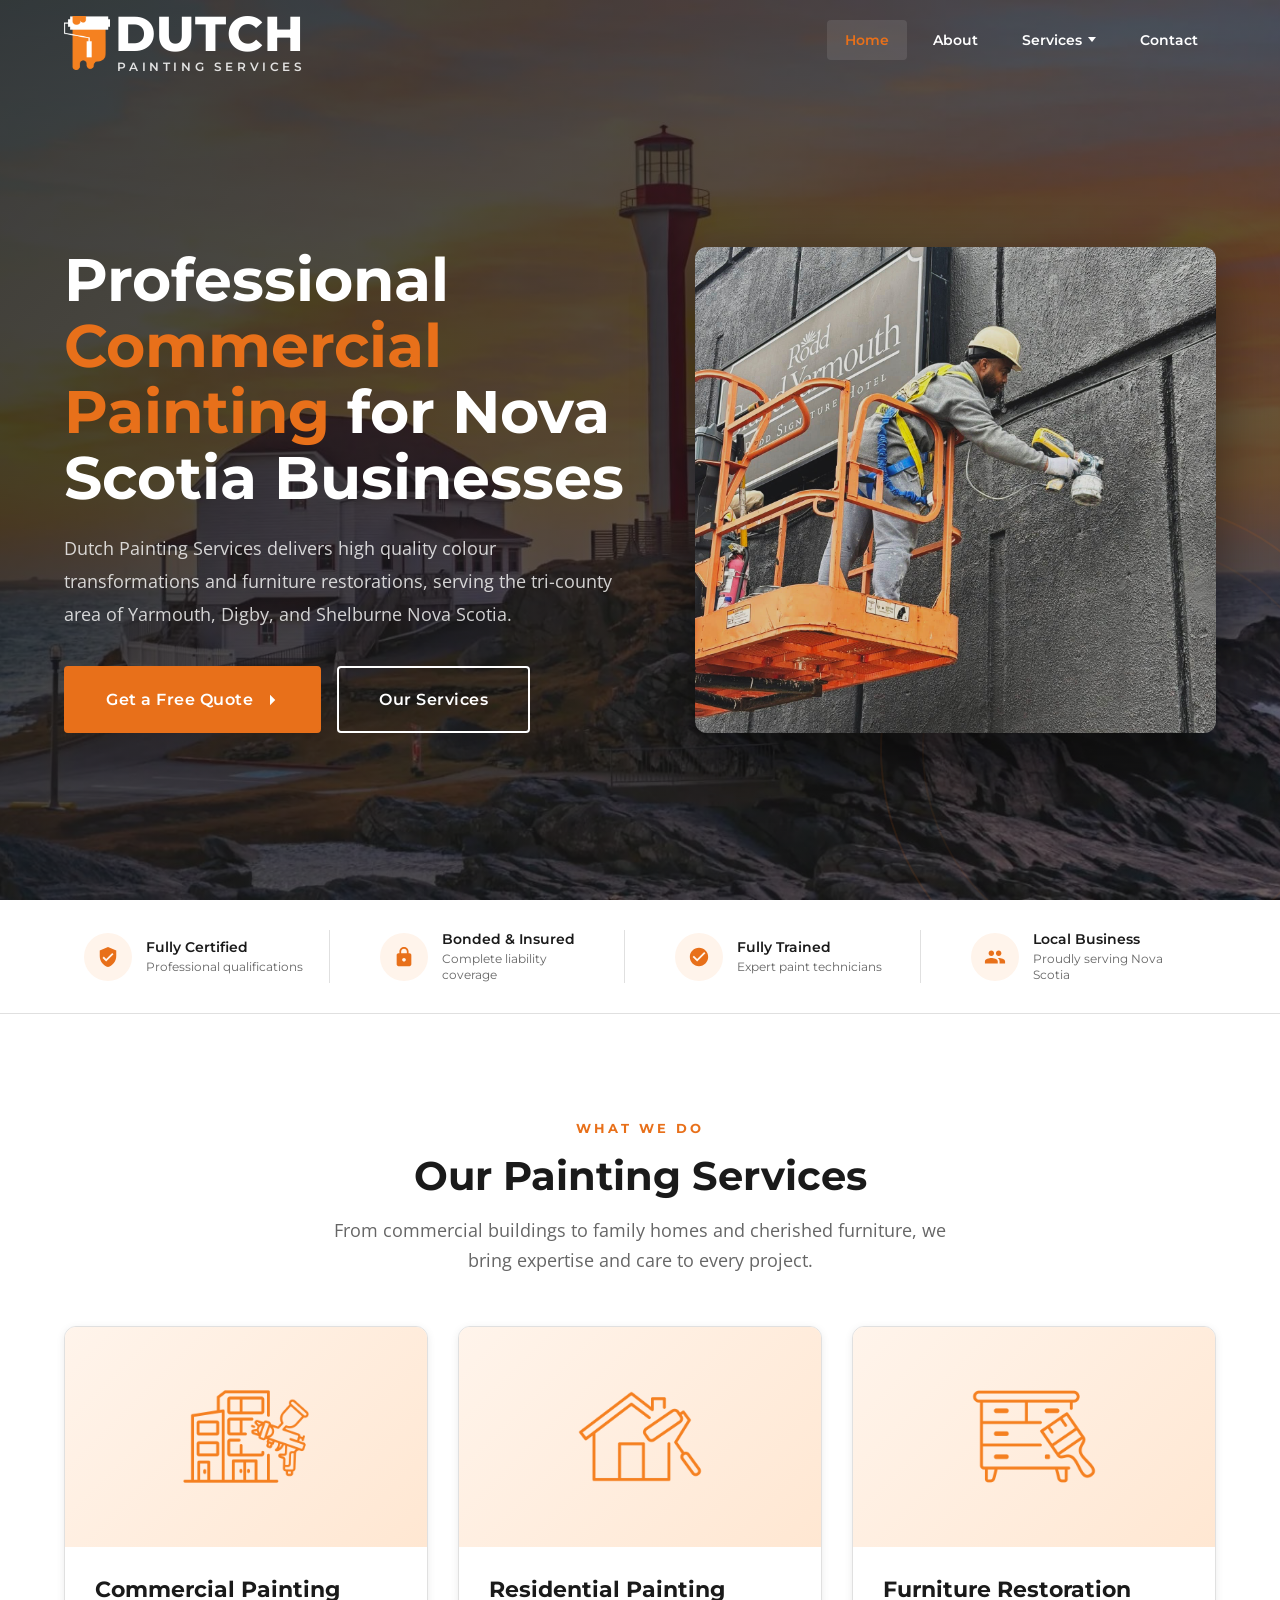
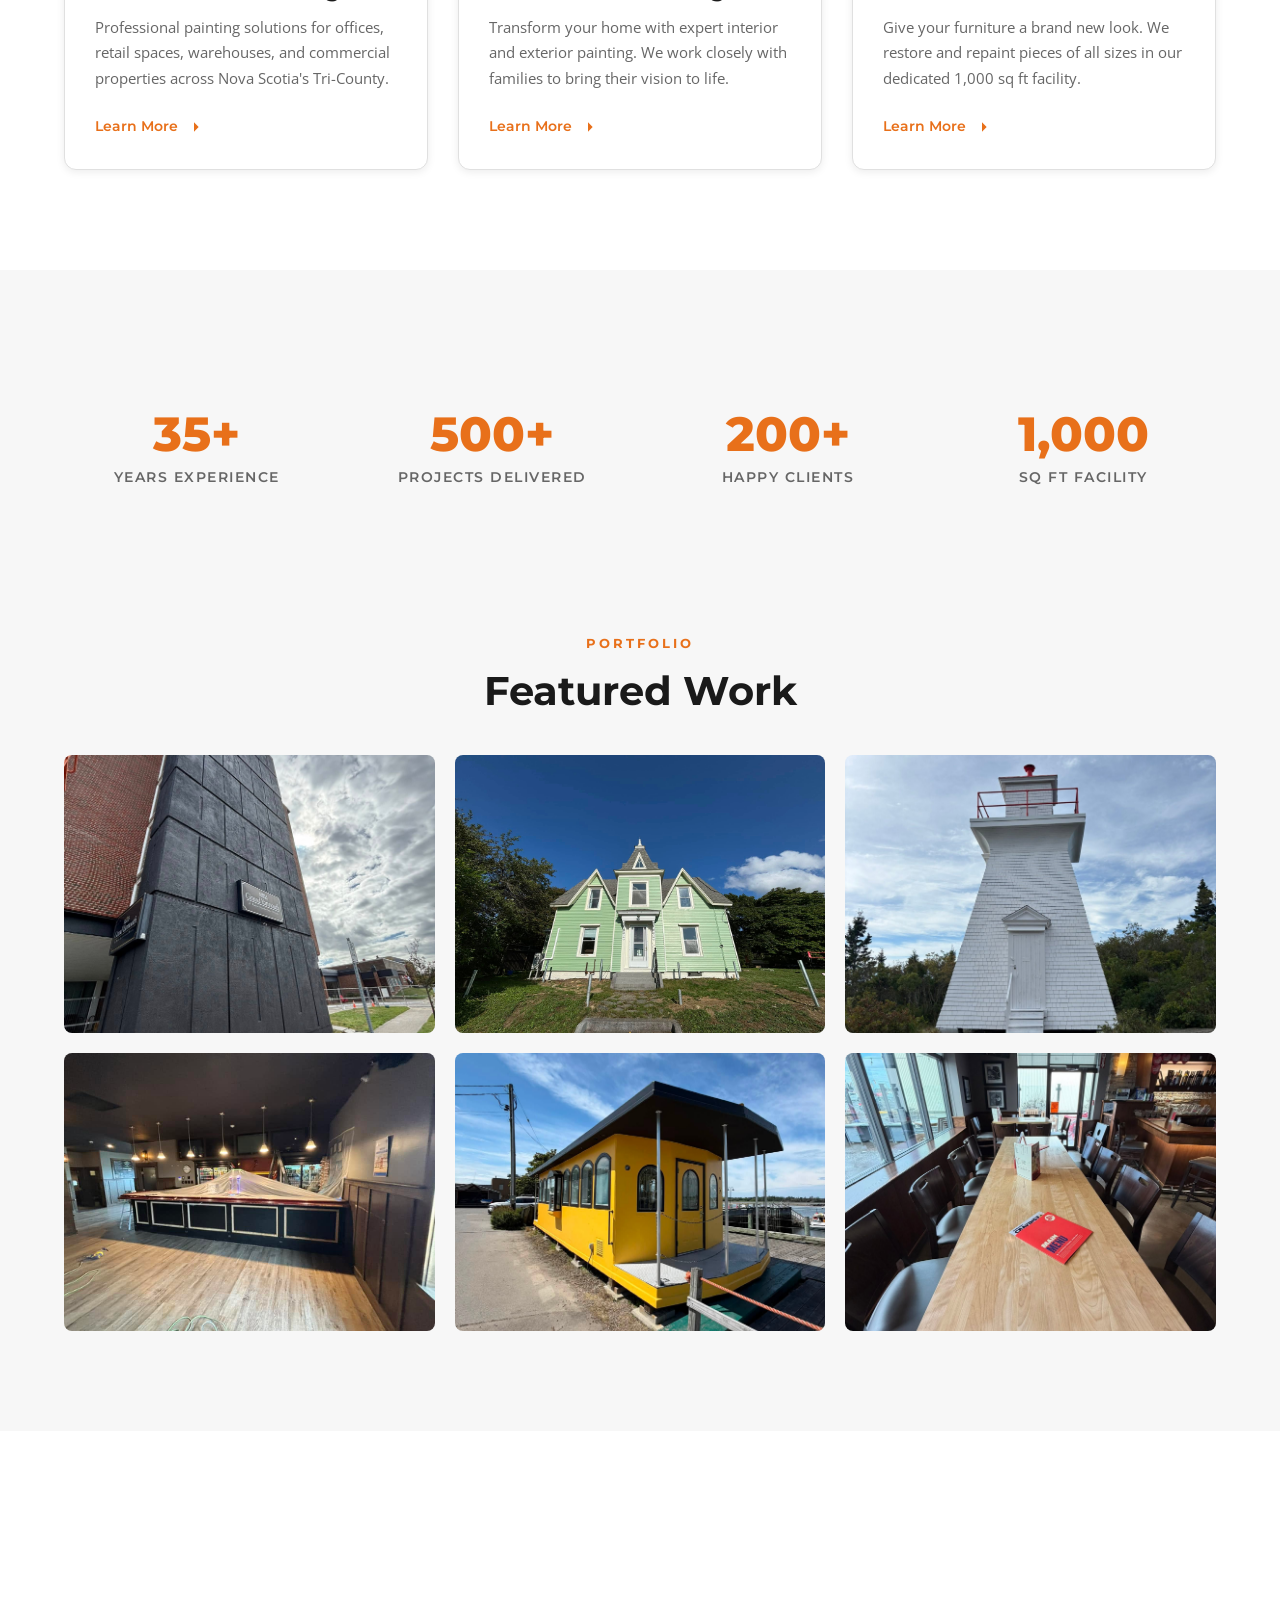
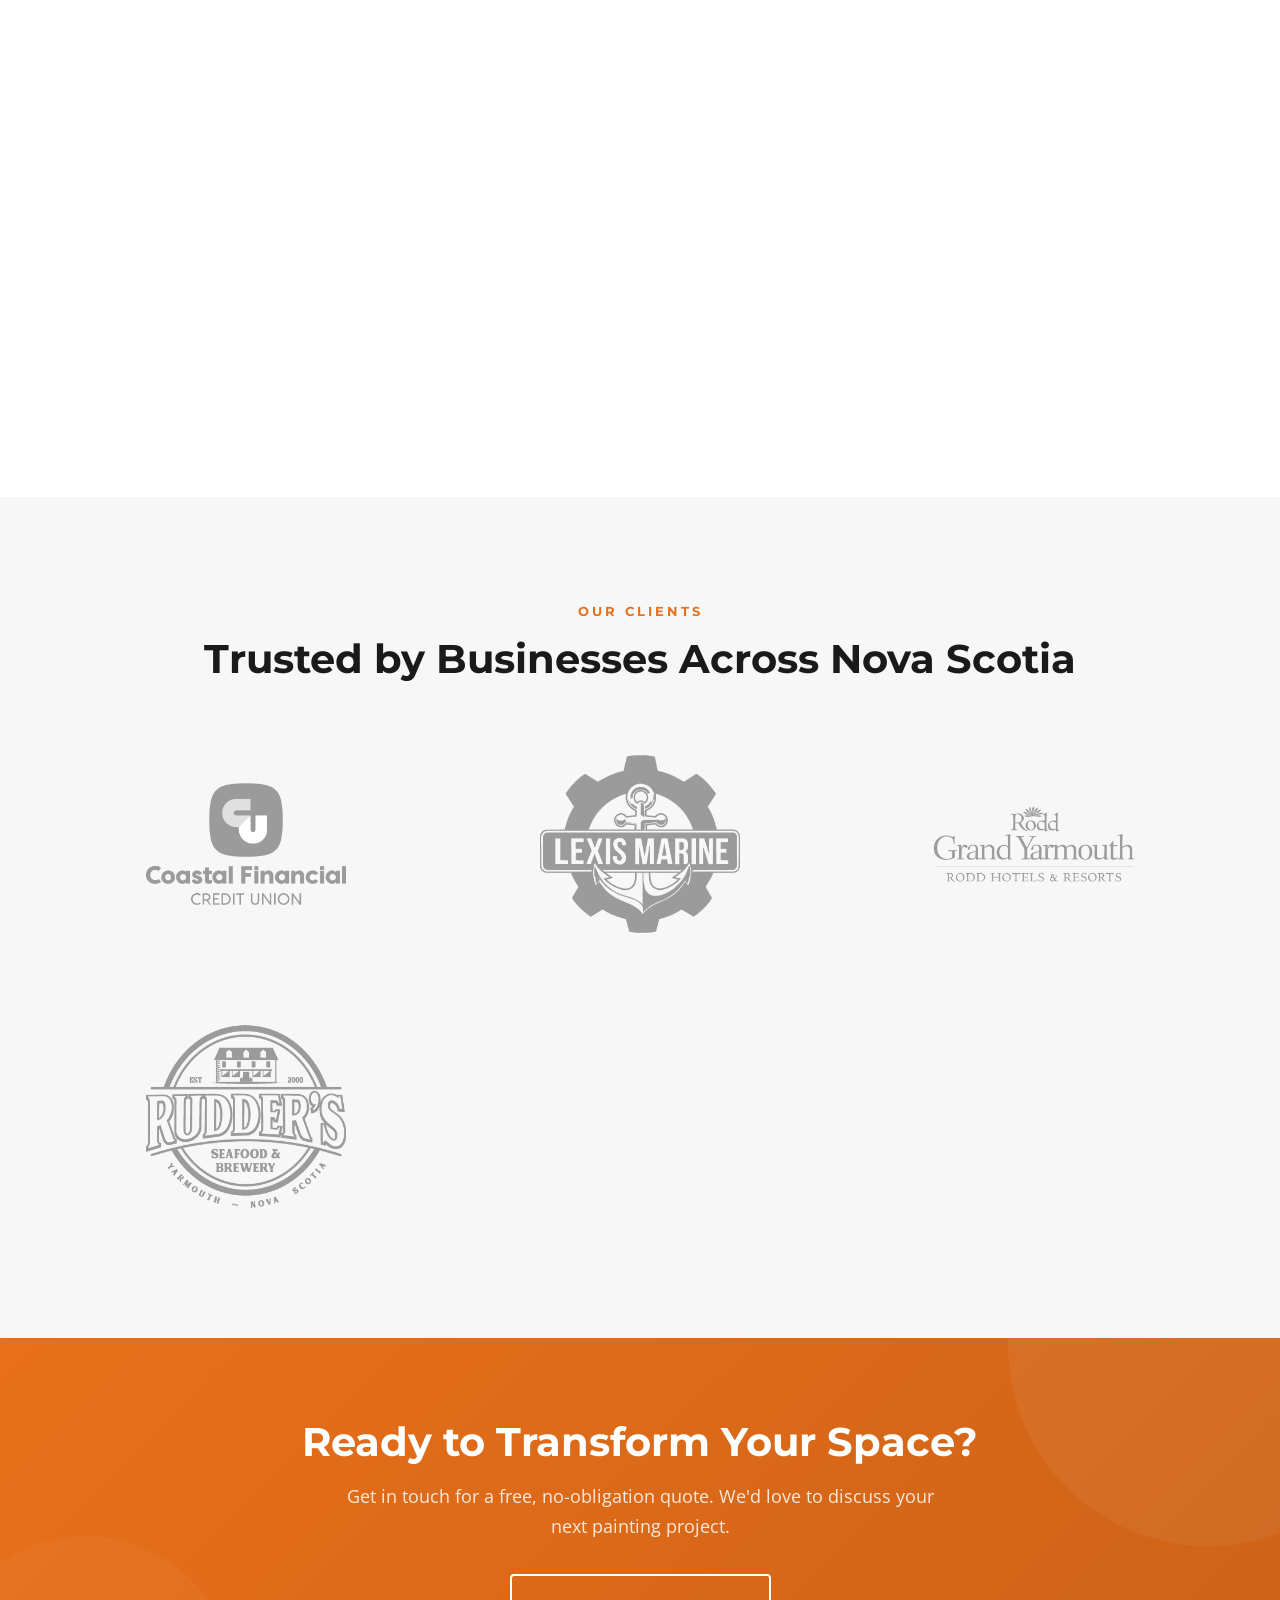
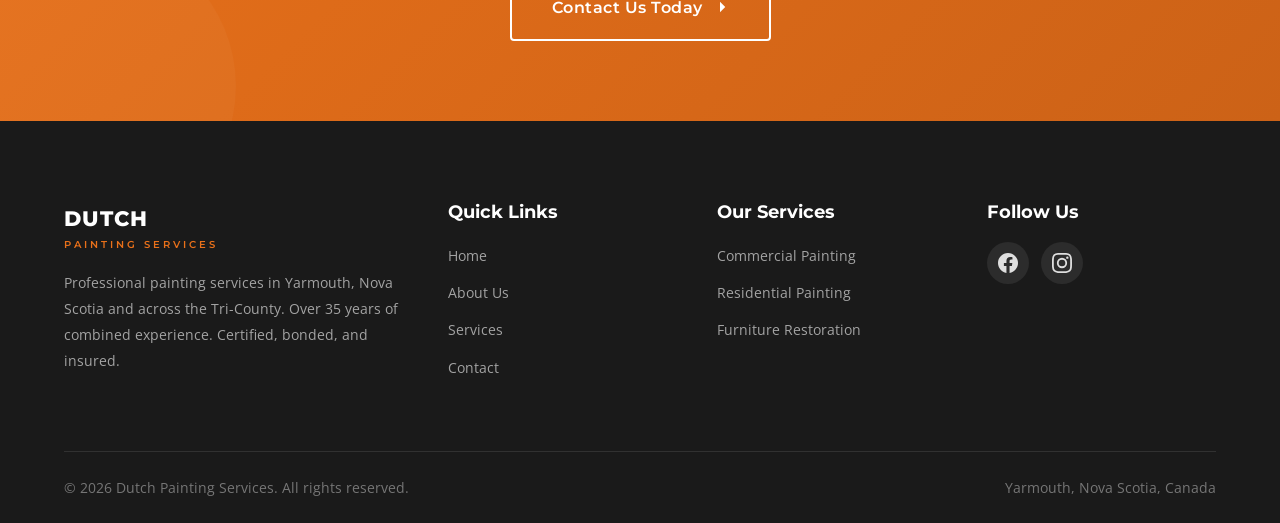
==== commit 7c52913d: "Add Rudders Brew Pub logo to trusted clients section Co-Authored-By: Claude Opus 4.6 <noreply@anthro" ====
--- a/index.html
+++ b/index.html
@@ -388,6 +388,9 @@
         <a href="https://www.roddvacations.com/rodd-grand-yarmouth" target="_blank" rel="noopener noreferrer" class="client-logo">
           <img src="images/logos/Rodd_Logo.png" alt="Rodd Grand Yarmouth" loading="lazy">
         </a>
+        <a href="https://ruddersbrewpub.com/" target="_blank" rel="noopener noreferrer" class="client-logo">
+          <img src="images/logos/Rudders_Logo.png" alt="Rudders Brew Pub" loading="lazy">
+        </a>
       </div>
     </div>
   </section>
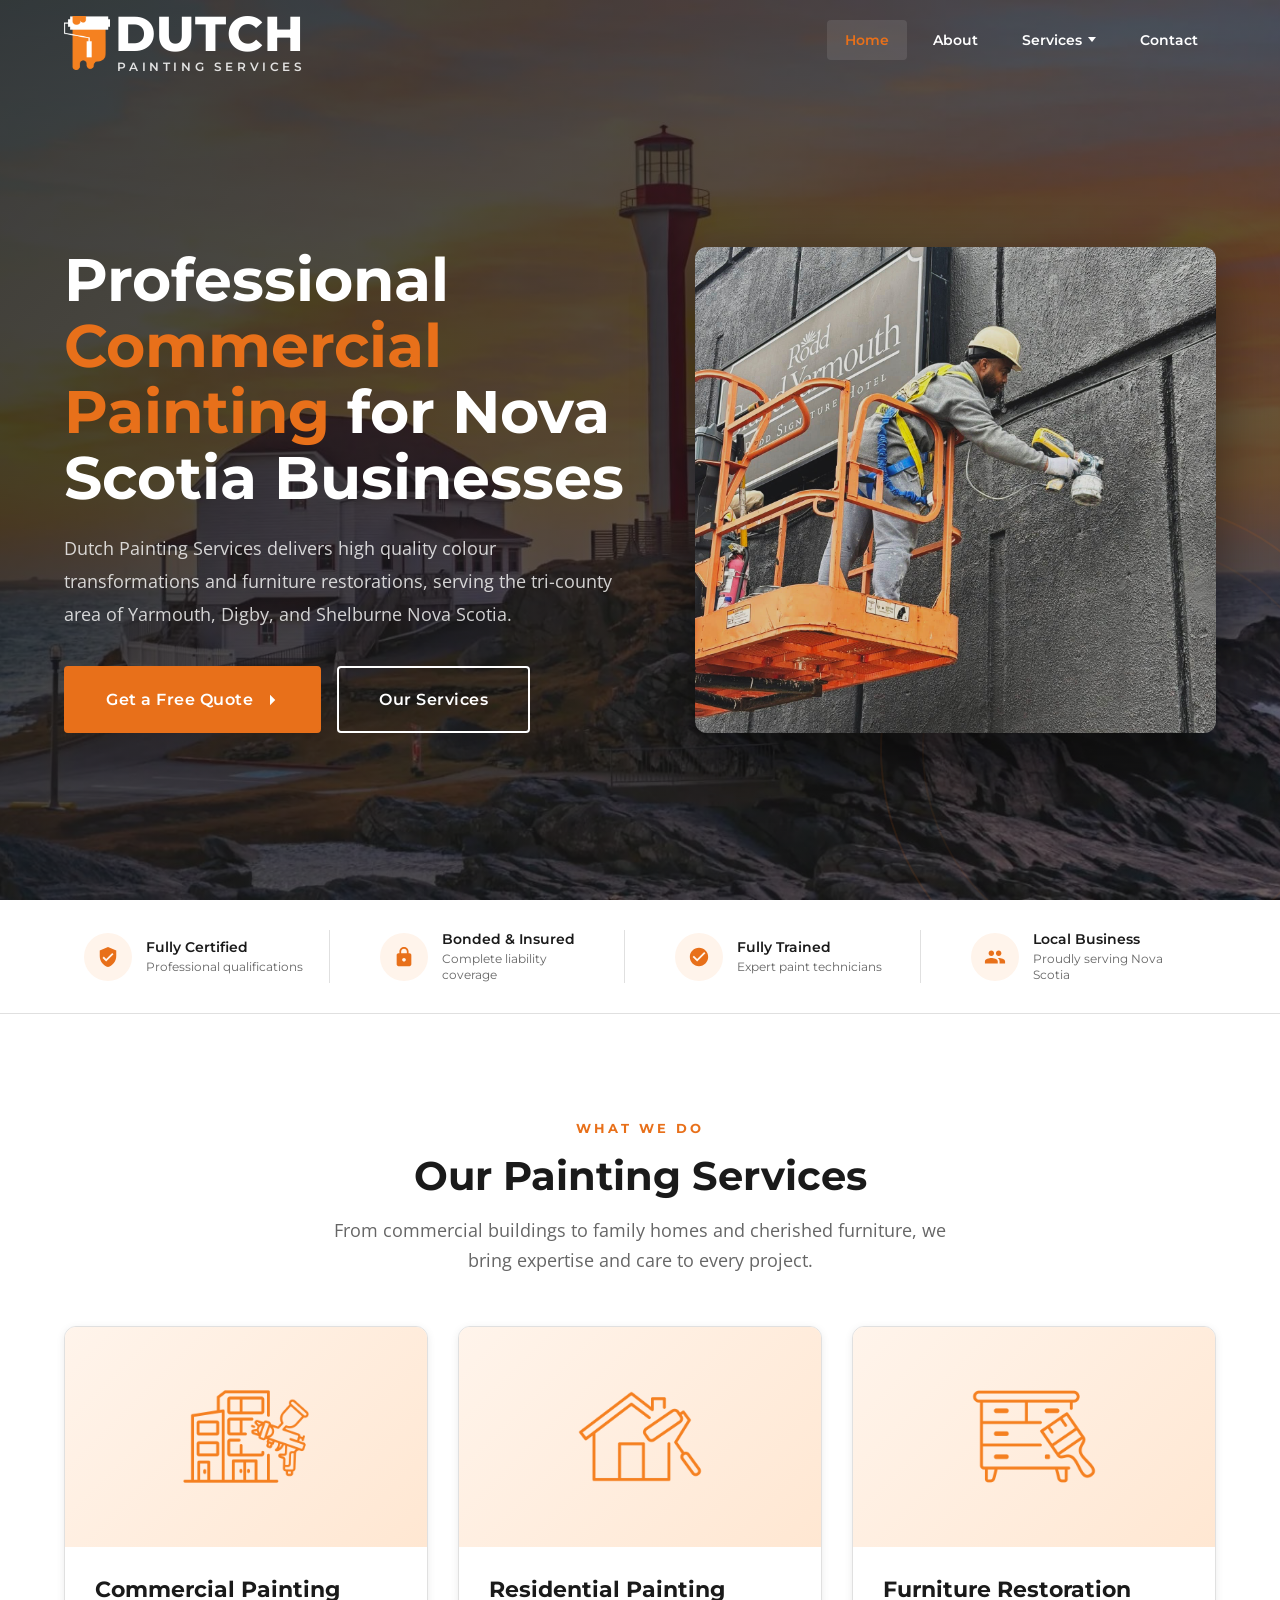
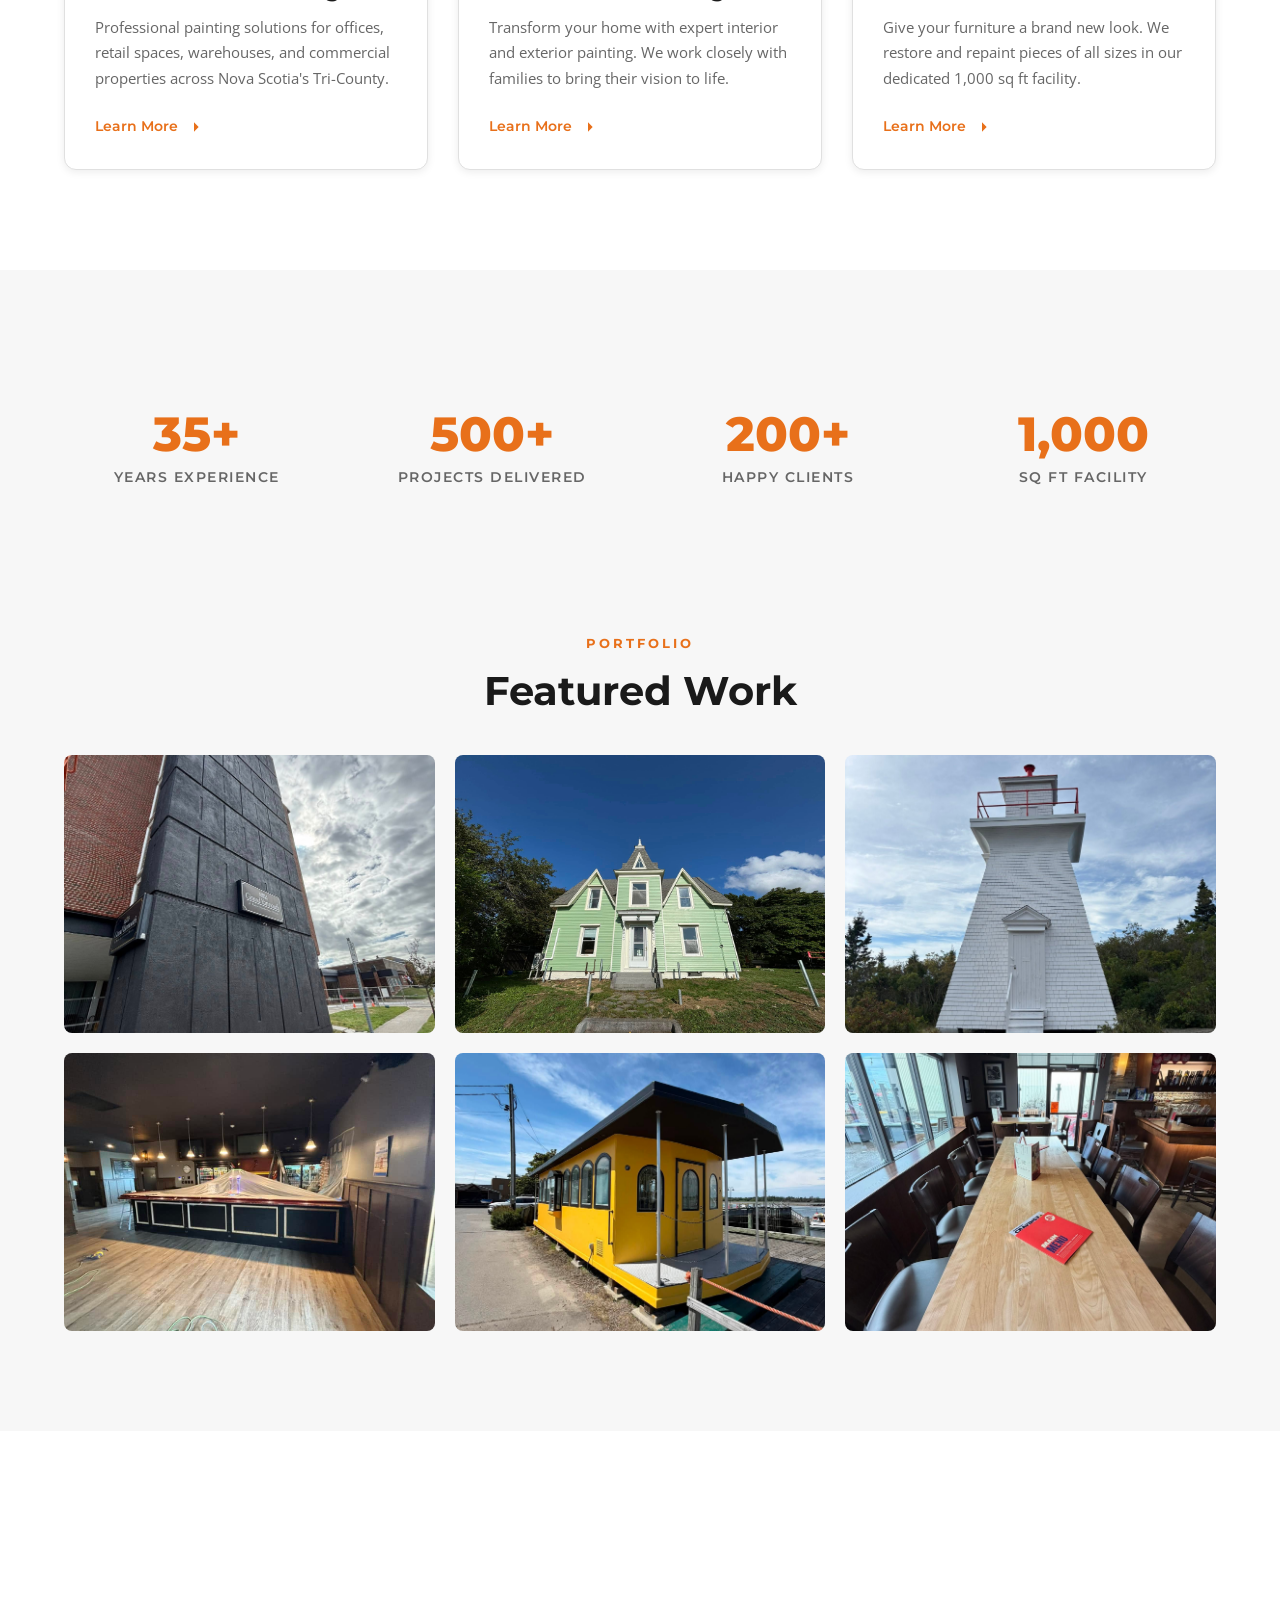
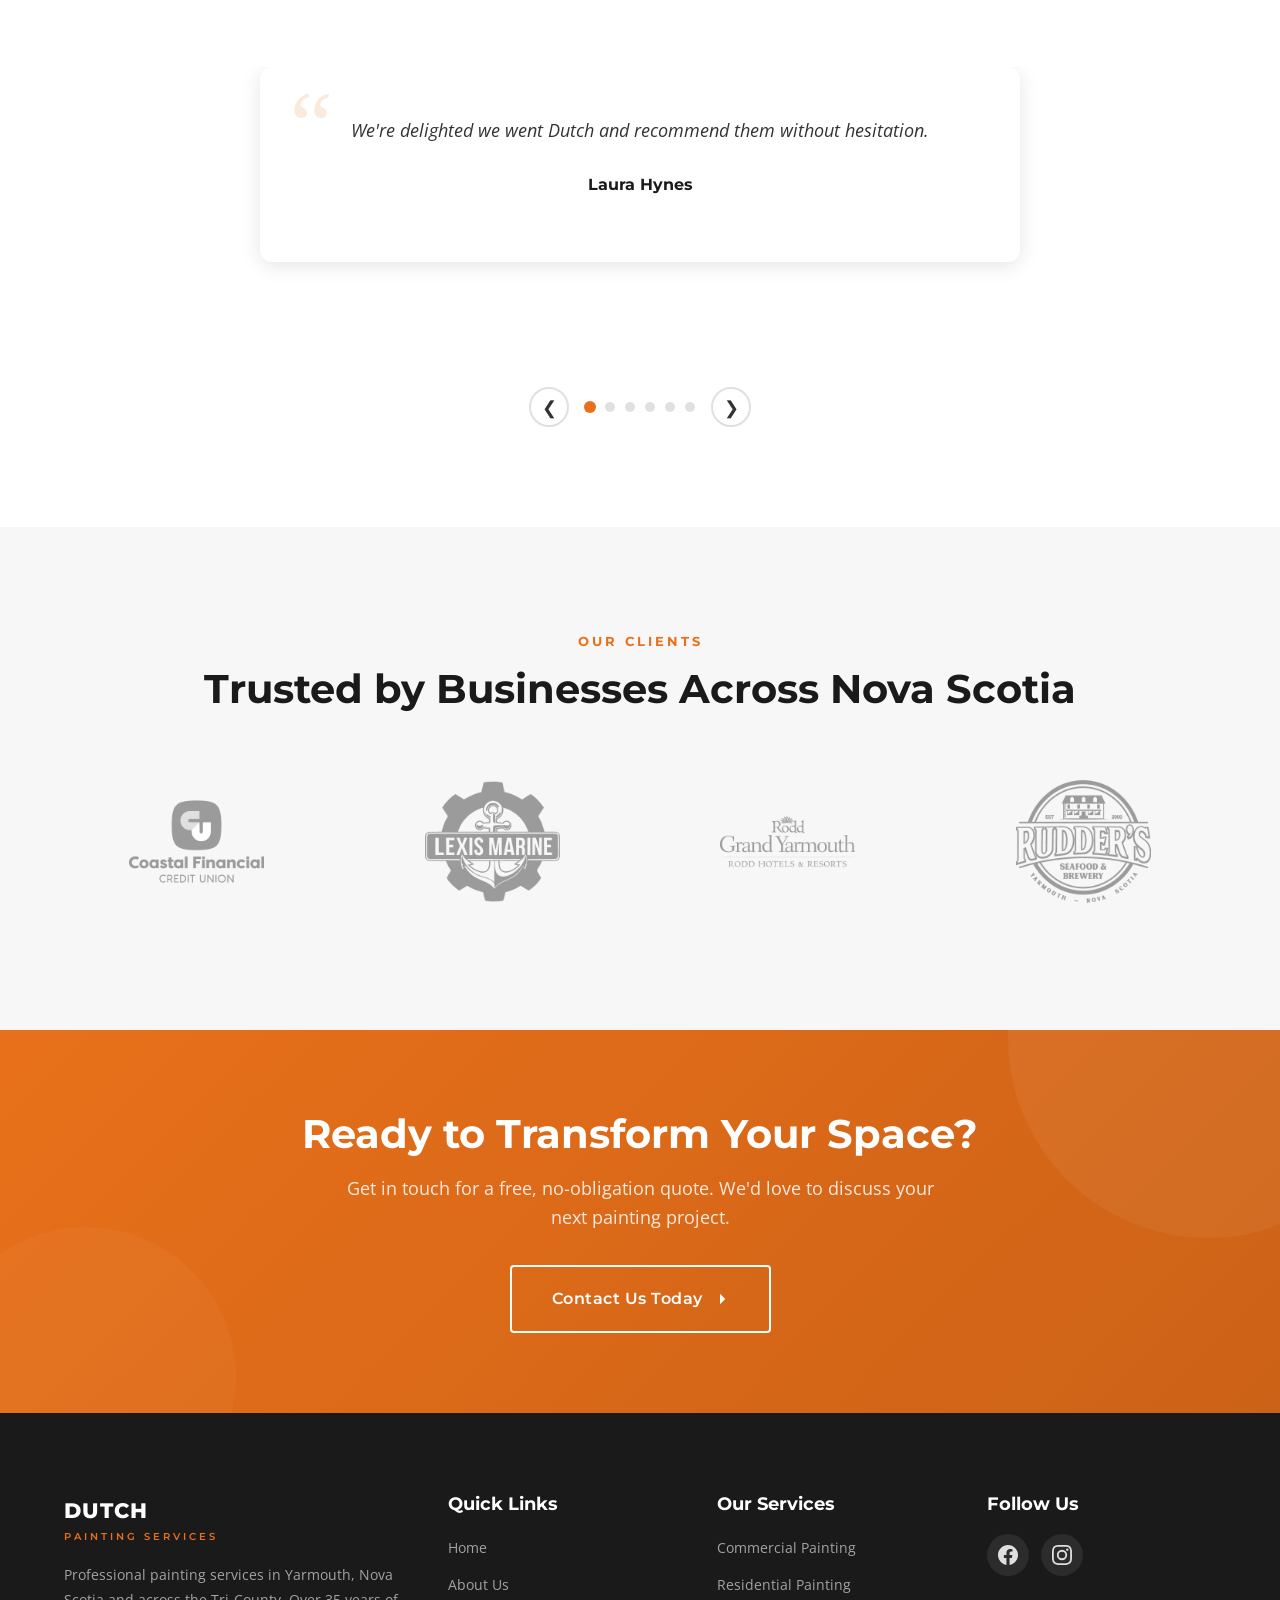
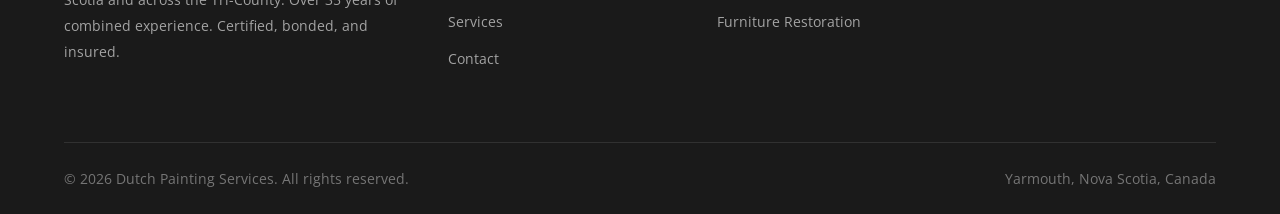
==== commit 04b5c1e7: "Add testimonial arrow buttons and fit client logos on one row Co-Authored-By: Claude Opus 4.6 <norep" ====
--- a/index.html
+++ b/index.html
@@ -358,13 +358,17 @@
             </div>
           </div>
         </div>
-        <div class="slider-dots">
-          <button class="slider-dot active" aria-label="Go to testimonial 1"></button>
-          <button class="slider-dot" aria-label="Go to testimonial 2"></button>
-          <button class="slider-dot" aria-label="Go to testimonial 3"></button>
-          <button class="slider-dot" aria-label="Go to testimonial 4"></button>
-          <button class="slider-dot" aria-label="Go to testimonial 5"></button>
-          <button class="slider-dot" aria-label="Go to testimonial 6"></button>
+        <div class="slider-nav">
+          <button class="slider-arrow slider-prev" aria-label="Previous testimonial">&#10094;</button>
+          <div class="slider-dots">
+            <button class="slider-dot active" aria-label="Go to testimonial 1"></button>
+            <button class="slider-dot" aria-label="Go to testimonial 2"></button>
+            <button class="slider-dot" aria-label="Go to testimonial 3"></button>
+            <button class="slider-dot" aria-label="Go to testimonial 4"></button>
+            <button class="slider-dot" aria-label="Go to testimonial 5"></button>
+            <button class="slider-dot" aria-label="Go to testimonial 6"></button>
+          </div>
+          <button class="slider-arrow slider-next" aria-label="Next testimonial">&#10095;</button>
         </div>
       </div>
     </div>
--- a/css/styles.css
+++ b/css/styles.css
@@ -1073,11 +1073,40 @@
   margin-bottom: 0;
 }
 
+.slider-nav {
+  display: flex;
+  justify-content: center;
+  align-items: center;
+  gap: 16px;
+  margin-top: 30px;
+}
+
+.slider-arrow {
+  width: 40px;
+  height: 40px;
+  border-radius: 50%;
+  border: 2px solid var(--border-gray);
+  background: var(--white);
+  color: var(--dark-gray);
+  font-size: 1.1rem;
+  cursor: pointer;
+  display: flex;
+  align-items: center;
+  justify-content: center;
+  transition: all var(--transition);
+  padding: 0;
+  flex-shrink: 0;
+}
+
+.slider-arrow:hover {
+  border-color: var(--orange);
+  color: var(--orange);
+}
+
 .slider-dots {
   display: flex;
   justify-content: center;
   gap: 10px;
-  margin-top: 30px;
 }
 
 .slider-dot {
@@ -1501,7 +1530,7 @@
    ============================================================ */
 .clients-grid {
   display: grid;
-  grid-template-columns: repeat(3, 1fr);
+  grid-template-columns: repeat(4, 1fr);
   gap: 30px;
   align-items: center;
 }
@@ -2817,7 +2846,7 @@
   .mobile-menu-toggle,
   .mobile-overlay,
   .slideshow-controls,
-  .slider-dots,
+  .slider-nav,
   .cta-banner,
   .hero-decoration {
     display: none !important;
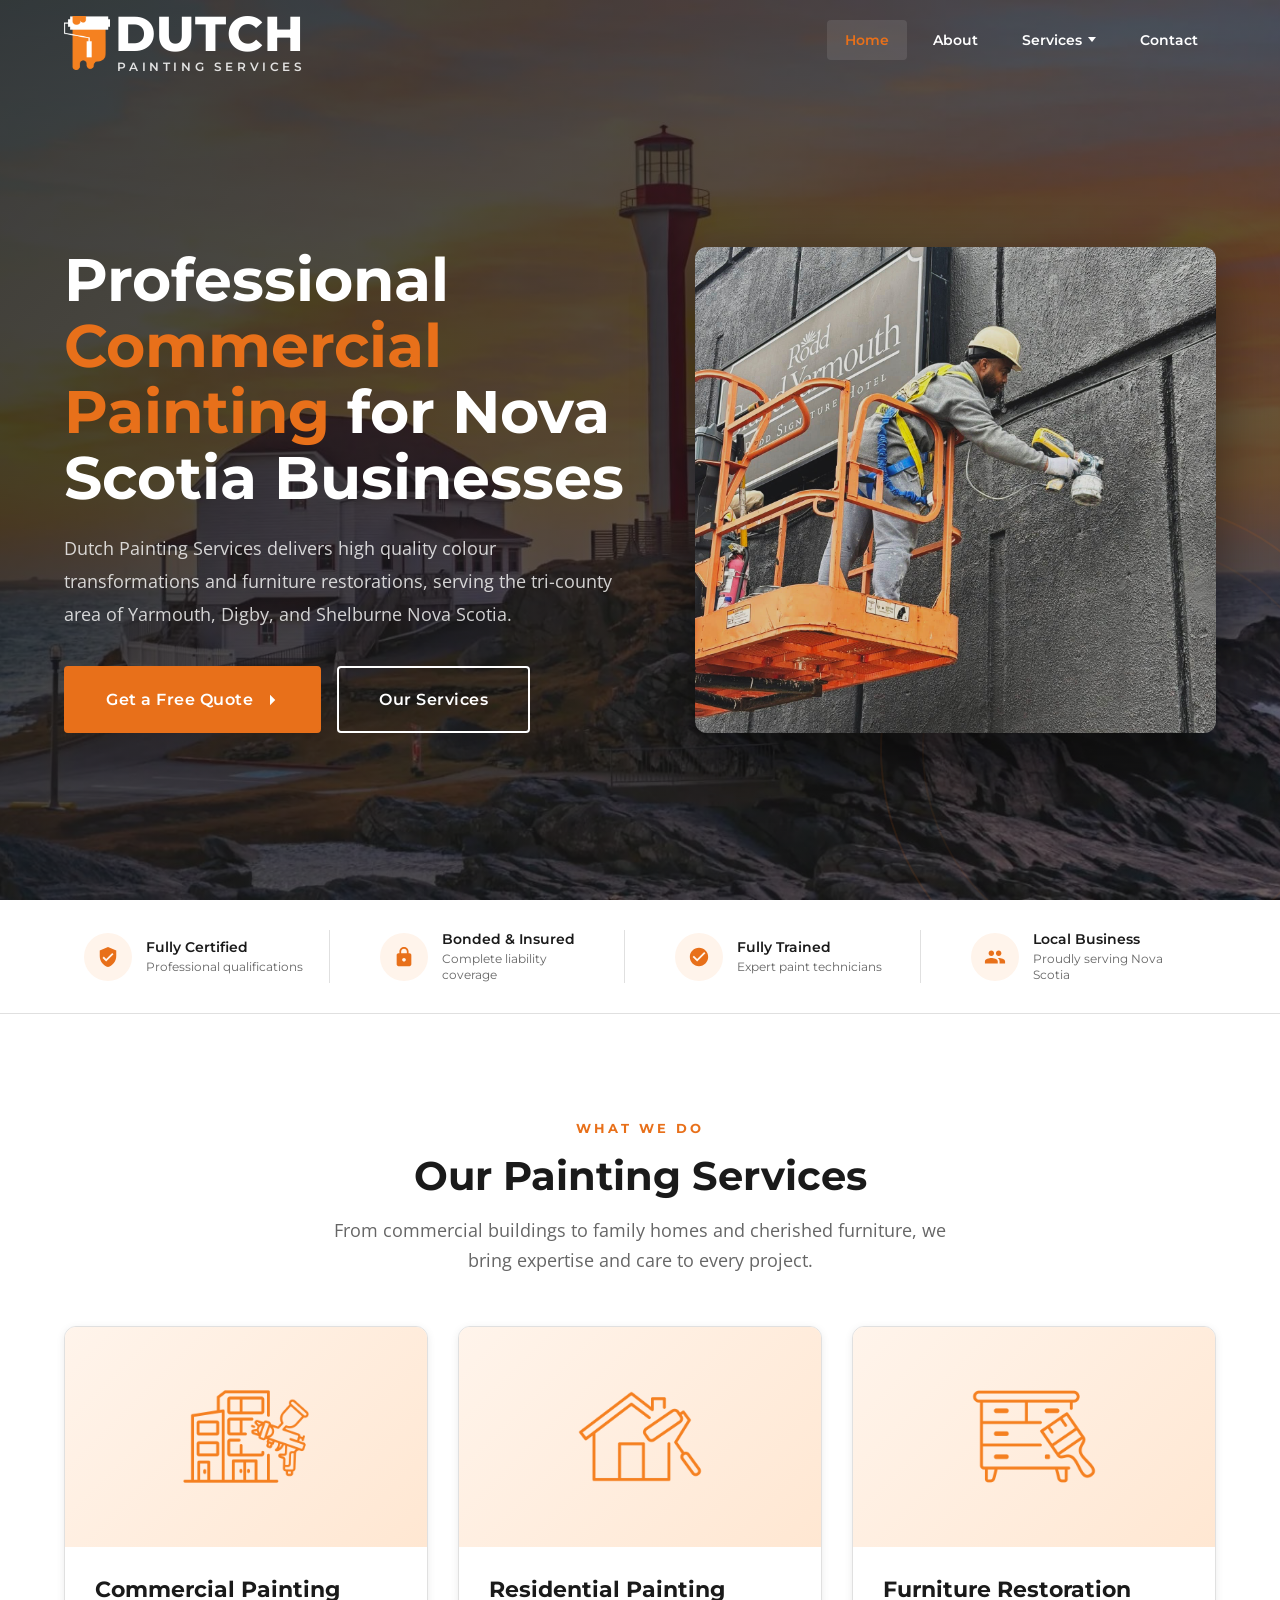
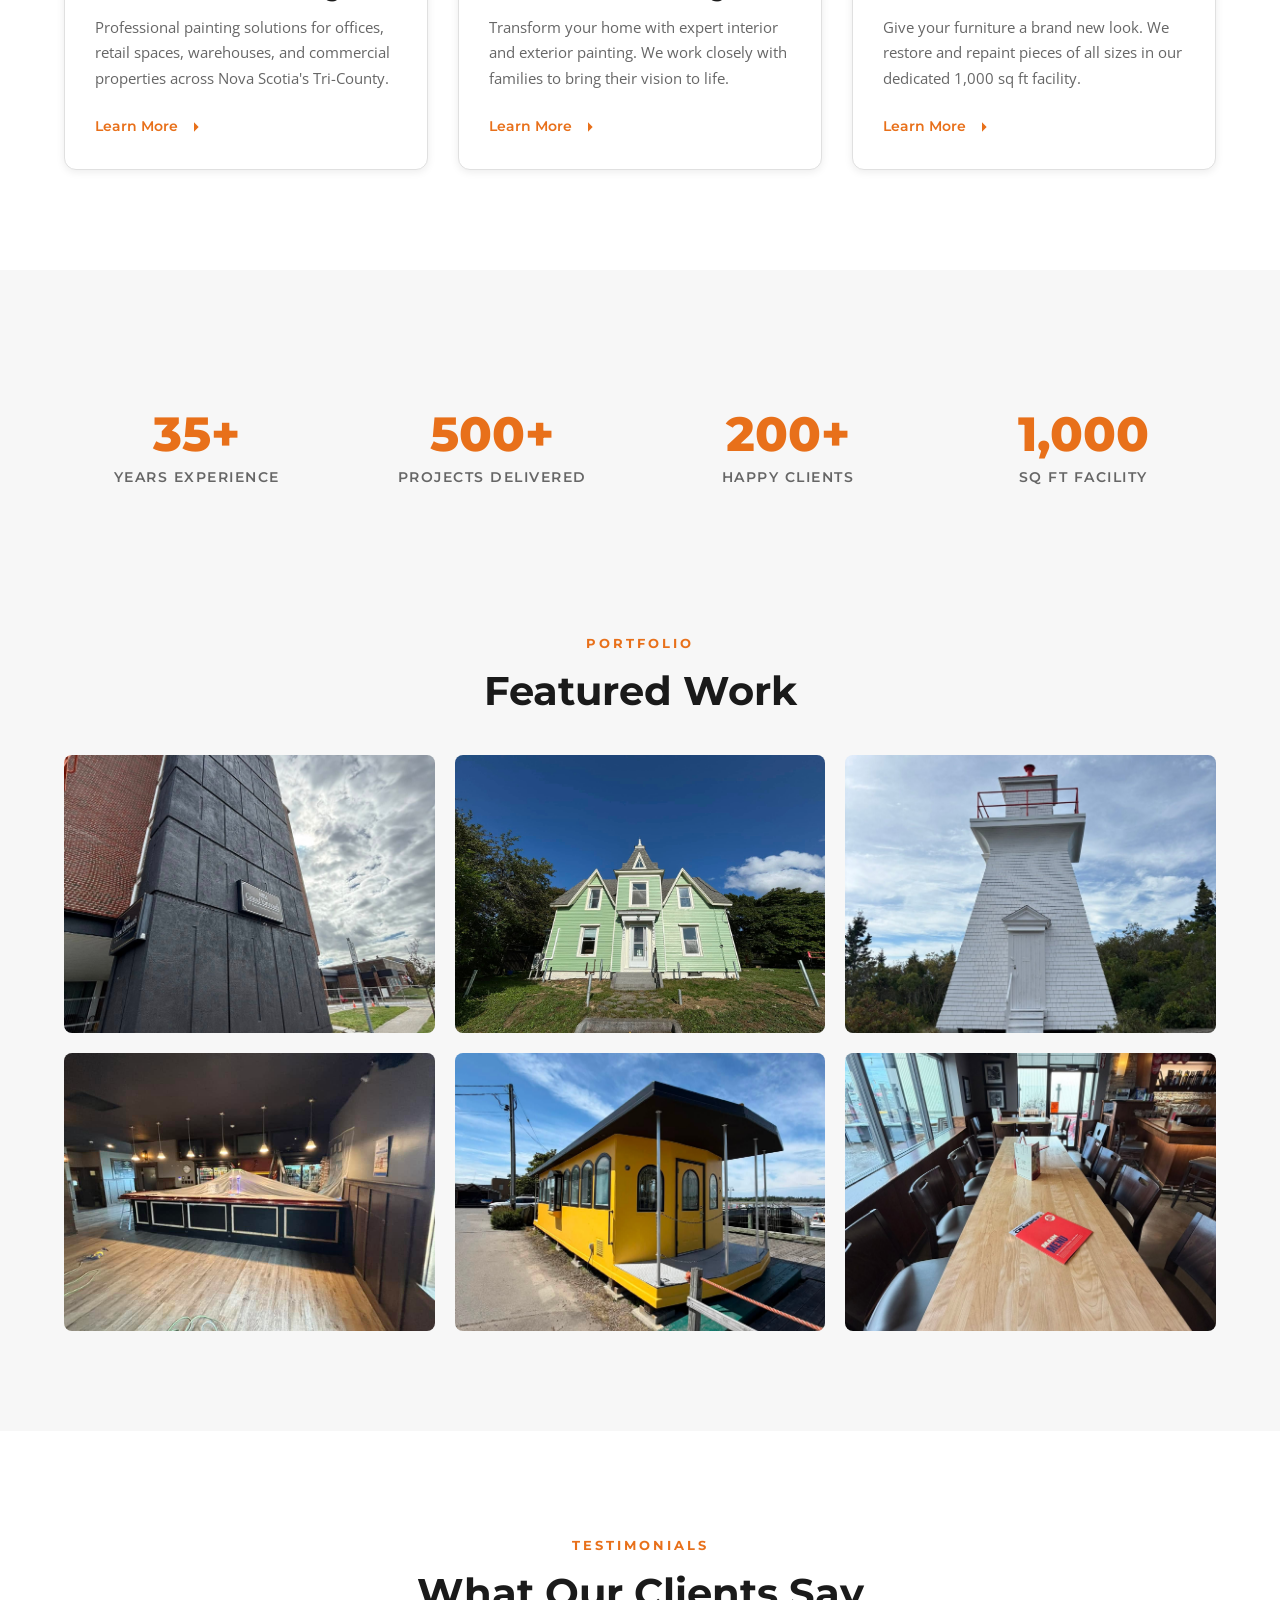
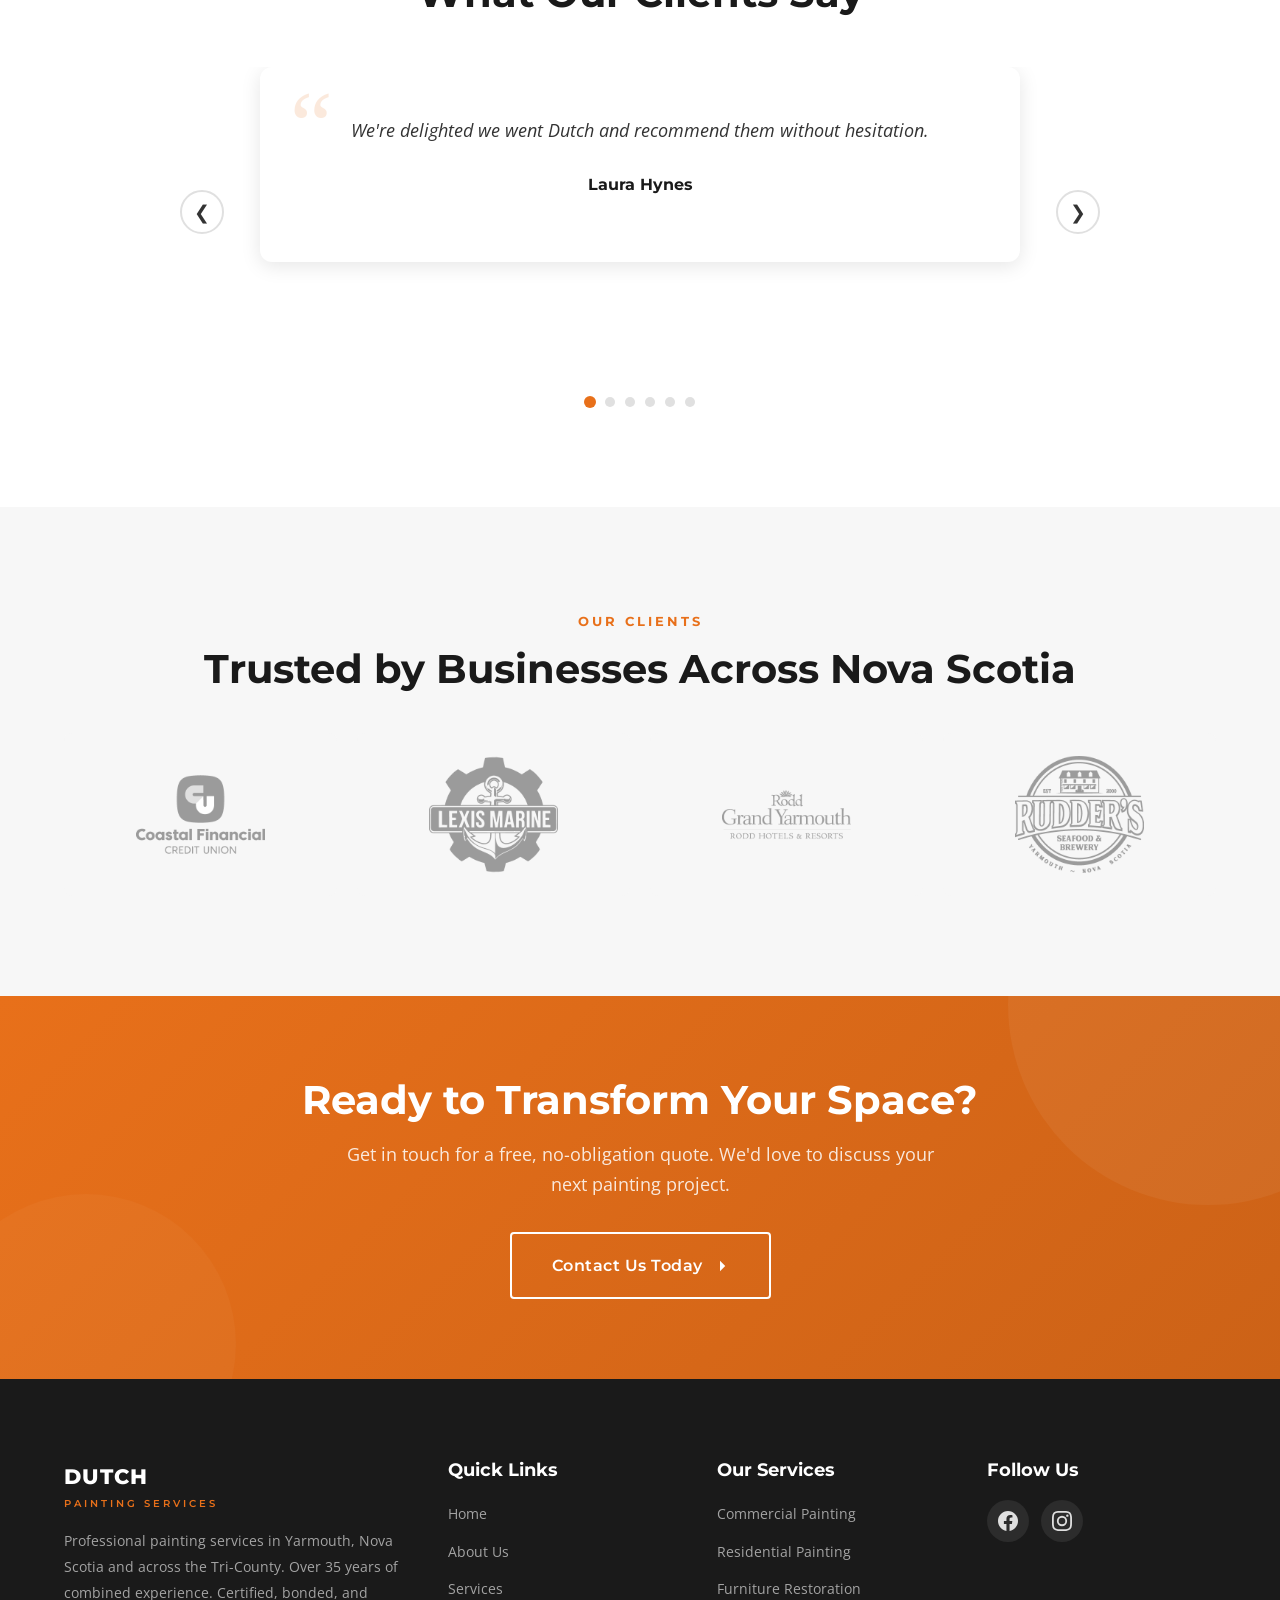
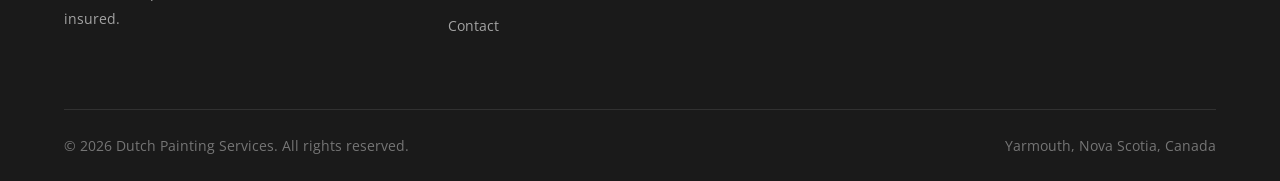
==== commit b8457bed: "Fix testimonial arrows layout and resize client logos to fit one row Restructured slider: arrows sit" ====
--- a/index.html
+++ b/index.html
@@ -319,56 +319,56 @@
         <h2 class="section-title">What Our Clients Say</h2>
       </div>
 
-      <div class="testimonial-slider reveal" style="margin-top: 50px;">
-        <div class="testimonial-track">
-          <div class="testimonial-slide">
-            <div class="testimonial-card">
-              <p class="testimonial-quote">We're delighted we went Dutch and recommend them without hesitation.</p>
-              <p class="testimonial-author">Laura Hynes</p>
-            </div>
-          </div>
-          <div class="testimonial-slide">
-            <div class="testimonial-card">
-              <p class="testimonial-quote">Friendly, professional staff who worked evenings to ensure our office could remain open during regular business hours. Their attention to detail was excellent, and they left the space clean and tidy each night. The finished result looks fantastic, and we've received wonderful feedback from our community.</p>
-              <p class="testimonial-author">Amber Malone</p>
-            </div>
-          </div>
-          <div class="testimonial-slide">
-            <div class="testimonial-card">
-              <p class="testimonial-quote">Dutch Painting went above and beyond all expectations! Kris and his staff are the most friendly, easy to get along with people. Very thankful I chose them! Highly recommend.</p>
-              <p class="testimonial-author">Camryn Hipson</p>
-            </div>
-          </div>
-          <div class="testimonial-slide">
-            <div class="testimonial-card">
-              <p class="testimonial-quote">From Day One through completion, this company did a First Class job. Communicating clearly and solid work that will last! I highly recommend.</p>
-              <p class="testimonial-author">Michael Clemente</p>
-            </div>
-          </div>
-          <div class="testimonial-slide">
-            <div class="testimonial-card">
-              <p class="testimonial-quote">I was so pleased with Caleb and Stanrick's work, it is amazing how they transformed my spaces! They are both so kind and respectful. They were pleasant and were great to have around. Also amazing work at a high speed pace! Can't thank them enough!</p>
-              <p class="testimonial-author">Shelley Smith</p>
-            </div>
-          </div>
-          <div class="testimonial-slide">
-            <div class="testimonial-card">
-              <p class="testimonial-quote">Kris… I'm just leaving the church… I have no words… WOW!!!! Thank you. Thank you. A million times thank you!</p>
-              <p class="testimonial-author">Jan Carrington</p>
-            </div>
-          </div>
-        </div>
-        <div class="slider-nav">
-          <button class="slider-arrow slider-prev" aria-label="Previous testimonial">&#10094;</button>
-          <div class="slider-dots">
-            <button class="slider-dot active" aria-label="Go to testimonial 1"></button>
-            <button class="slider-dot" aria-label="Go to testimonial 2"></button>
-            <button class="slider-dot" aria-label="Go to testimonial 3"></button>
-            <button class="slider-dot" aria-label="Go to testimonial 4"></button>
-            <button class="slider-dot" aria-label="Go to testimonial 5"></button>
-            <button class="slider-dot" aria-label="Go to testimonial 6"></button>
-          </div>
-          <button class="slider-arrow slider-next" aria-label="Next testimonial">&#10095;</button>
+      <div class="testimonial-wrapper reveal" style="margin-top: 50px;">
+        <button class="slider-arrow slider-prev" aria-label="Previous testimonial">&#10094;</button>
+        <div class="testimonial-slider">
+          <div class="testimonial-track">
+            <div class="testimonial-slide">
+              <div class="testimonial-card">
+                <p class="testimonial-quote">We're delighted we went Dutch and recommend them without hesitation.</p>
+                <p class="testimonial-author">Laura Hynes</p>
+              </div>
+            </div>
+            <div class="testimonial-slide">
+              <div class="testimonial-card">
+                <p class="testimonial-quote">Friendly, professional staff who worked evenings to ensure our office could remain open during regular business hours. Their attention to detail was excellent, and they left the space clean and tidy each night. The finished result looks fantastic, and we've received wonderful feedback from our community.</p>
+                <p class="testimonial-author">Amber Malone</p>
+              </div>
+            </div>
+            <div class="testimonial-slide">
+              <div class="testimonial-card">
+                <p class="testimonial-quote">Dutch Painting went above and beyond all expectations! Kris and his staff are the most friendly, easy to get along with people. Very thankful I chose them! Highly recommend.</p>
+                <p class="testimonial-author">Camryn Hipson</p>
+              </div>
+            </div>
+            <div class="testimonial-slide">
+              <div class="testimonial-card">
+                <p class="testimonial-quote">From Day One through completion, this company did a First Class job. Communicating clearly and solid work that will last! I highly recommend.</p>
+                <p class="testimonial-author">Michael Clemente</p>
+              </div>
+            </div>
+            <div class="testimonial-slide">
+              <div class="testimonial-card">
+                <p class="testimonial-quote">I was so pleased with Caleb and Stanrick's work, it is amazing how they transformed my spaces! They are both so kind and respectful. They were pleasant and were great to have around. Also amazing work at a high speed pace! Can't thank them enough!</p>
+                <p class="testimonial-author">Shelley Smith</p>
+              </div>
+            </div>
+            <div class="testimonial-slide">
+              <div class="testimonial-card">
+                <p class="testimonial-quote">Kris… I'm just leaving the church… I have no words… WOW!!!! Thank you. Thank you. A million times thank you!</p>
+                <p class="testimonial-author">Jan Carrington</p>
+              </div>
+            </div>
+          </div>
+        </div>
+        <button class="slider-arrow slider-next" aria-label="Next testimonial">&#10095;</button>
+        <div class="slider-dots">
+          <button class="slider-dot active" aria-label="Go to testimonial 1"></button>
+          <button class="slider-dot" aria-label="Go to testimonial 2"></button>
+          <button class="slider-dot" aria-label="Go to testimonial 3"></button>
+          <button class="slider-dot" aria-label="Go to testimonial 4"></button>
+          <button class="slider-dot" aria-label="Go to testimonial 5"></button>
+          <button class="slider-dot" aria-label="Go to testimonial 6"></button>
         </div>
       </div>
     </div>
--- a/css/styles.css
+++ b/css/styles.css
@@ -1011,10 +1011,21 @@
 /* ============================================================
    TESTIMONIALS
    ============================================================ */
+.testimonial-wrapper {
+  display: flex;
+  align-items: center;
+  justify-content: center;
+  gap: 16px;
+  max-width: 960px;
+  margin: 0 auto;
+  flex-wrap: wrap;
+}
+
 .testimonial-slider {
   position: relative;
+  flex: 1;
+  min-width: 0;
   max-width: 800px;
-  margin: 0 auto;
   overflow: hidden;
 }
 
@@ -1073,22 +1084,14 @@
   margin-bottom: 0;
 }
 
-.slider-nav {
-  display: flex;
-  justify-content: center;
-  align-items: center;
-  gap: 16px;
-  margin-top: 30px;
-}
-
 .slider-arrow {
-  width: 40px;
-  height: 40px;
+  width: 44px;
+  height: 44px;
   border-radius: 50%;
   border: 2px solid var(--border-gray);
   background: var(--white);
   color: var(--dark-gray);
-  font-size: 1.1rem;
+  font-size: 1.2rem;
   cursor: pointer;
   display: flex;
   align-items: center;
@@ -1104,9 +1107,11 @@
 }
 
 .slider-dots {
+  width: 100%;
   display: flex;
   justify-content: center;
   gap: 10px;
+  margin-top: 24px;
 }
 
 .slider-dot {
@@ -1531,7 +1536,7 @@
 .clients-grid {
   display: grid;
   grid-template-columns: repeat(4, 1fr);
-  gap: 30px;
+  gap: 20px;
   align-items: center;
 }
 
@@ -1540,13 +1545,13 @@
 }
 
 .client-logo {
-  aspect-ratio: 3 / 2;
+  aspect-ratio: 5 / 3;
   background: var(--bg-light);
   border-radius: var(--radius-md);
   display: flex;
   align-items: center;
   justify-content: center;
-  padding: 20px;
+  padding: 16px;
   transition: all var(--transition);
   border: 1px solid transparent;
 }
@@ -2680,6 +2685,10 @@
   .service-card-image { height: 180px; }
 
   /* Testimonials */
+  .slider-arrow {
+    display: none;
+  }
+
   .testimonial-card {
     padding: 30px 20px;
   }
@@ -2846,7 +2855,8 @@
   .mobile-menu-toggle,
   .mobile-overlay,
   .slideshow-controls,
-  .slider-nav,
+  .slider-dots,
+  .slider-arrow,
   .cta-banner,
   .hero-decoration {
     display: none !important;
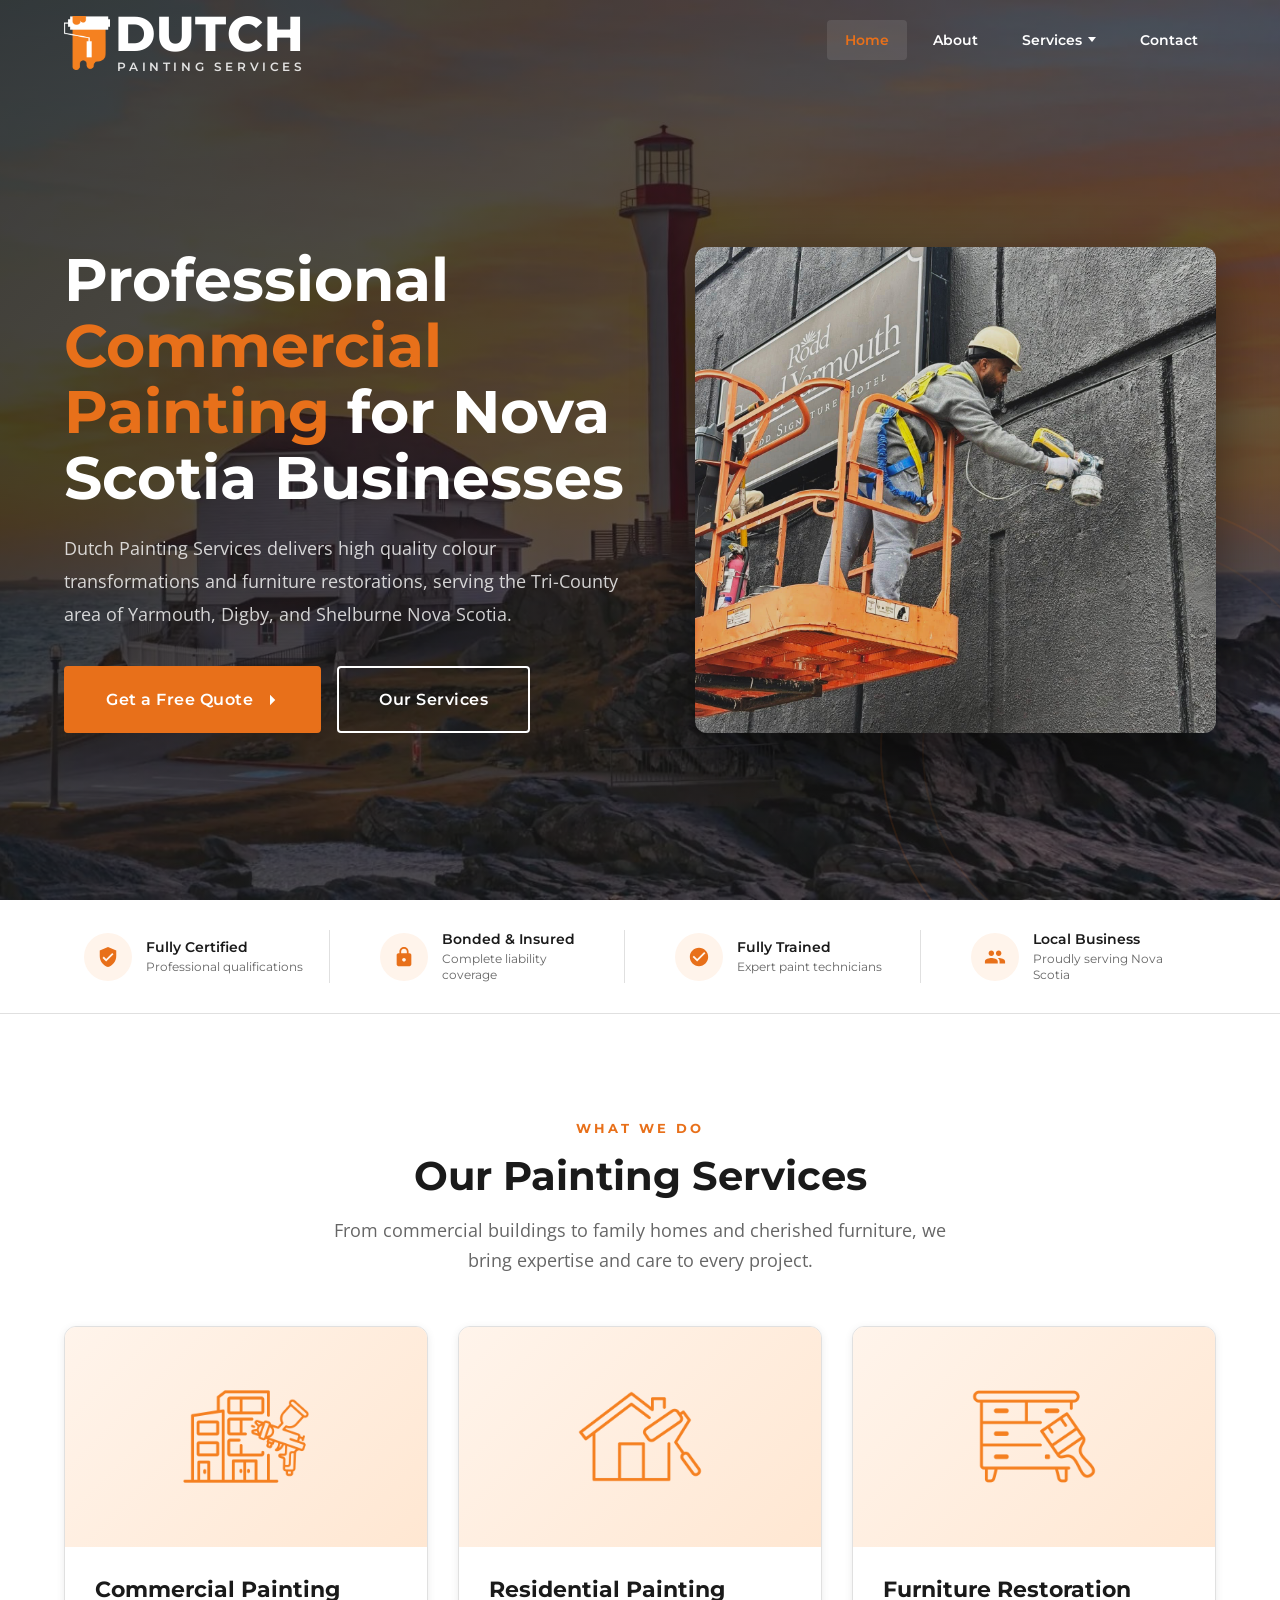
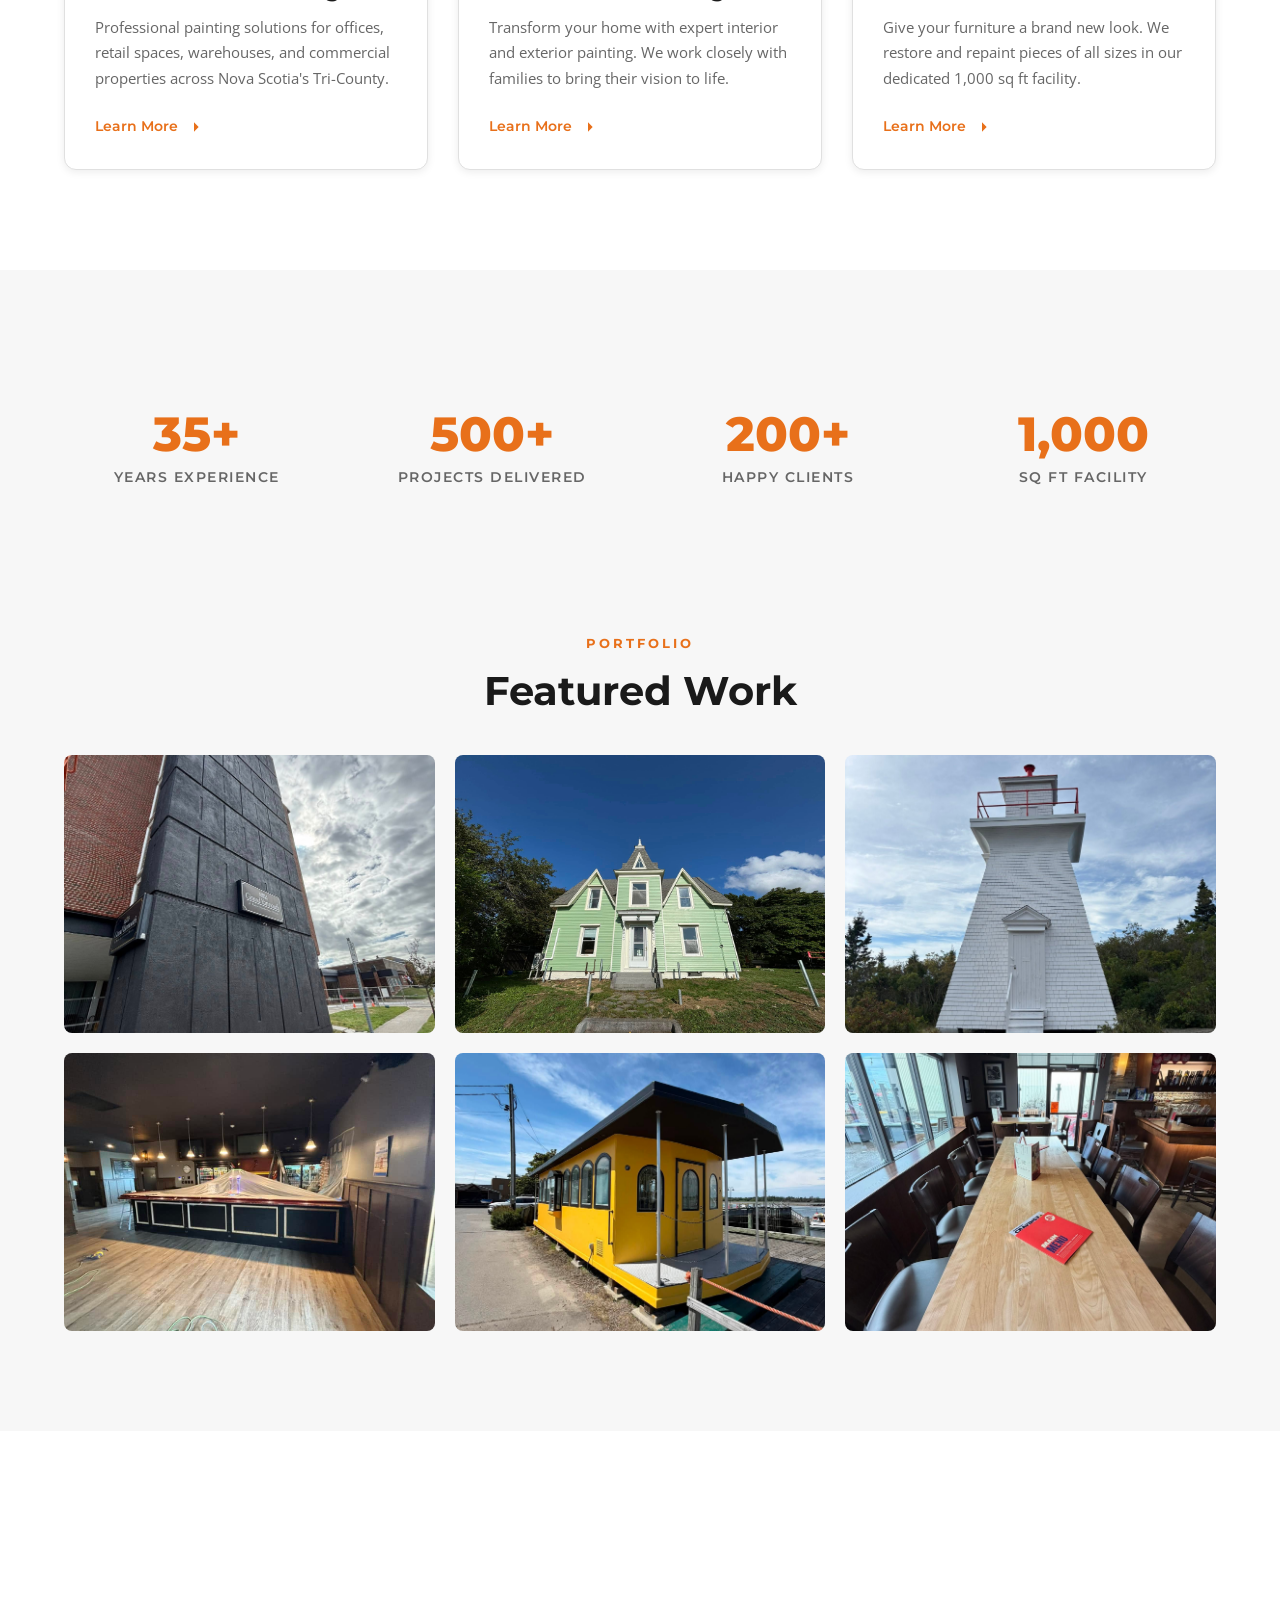
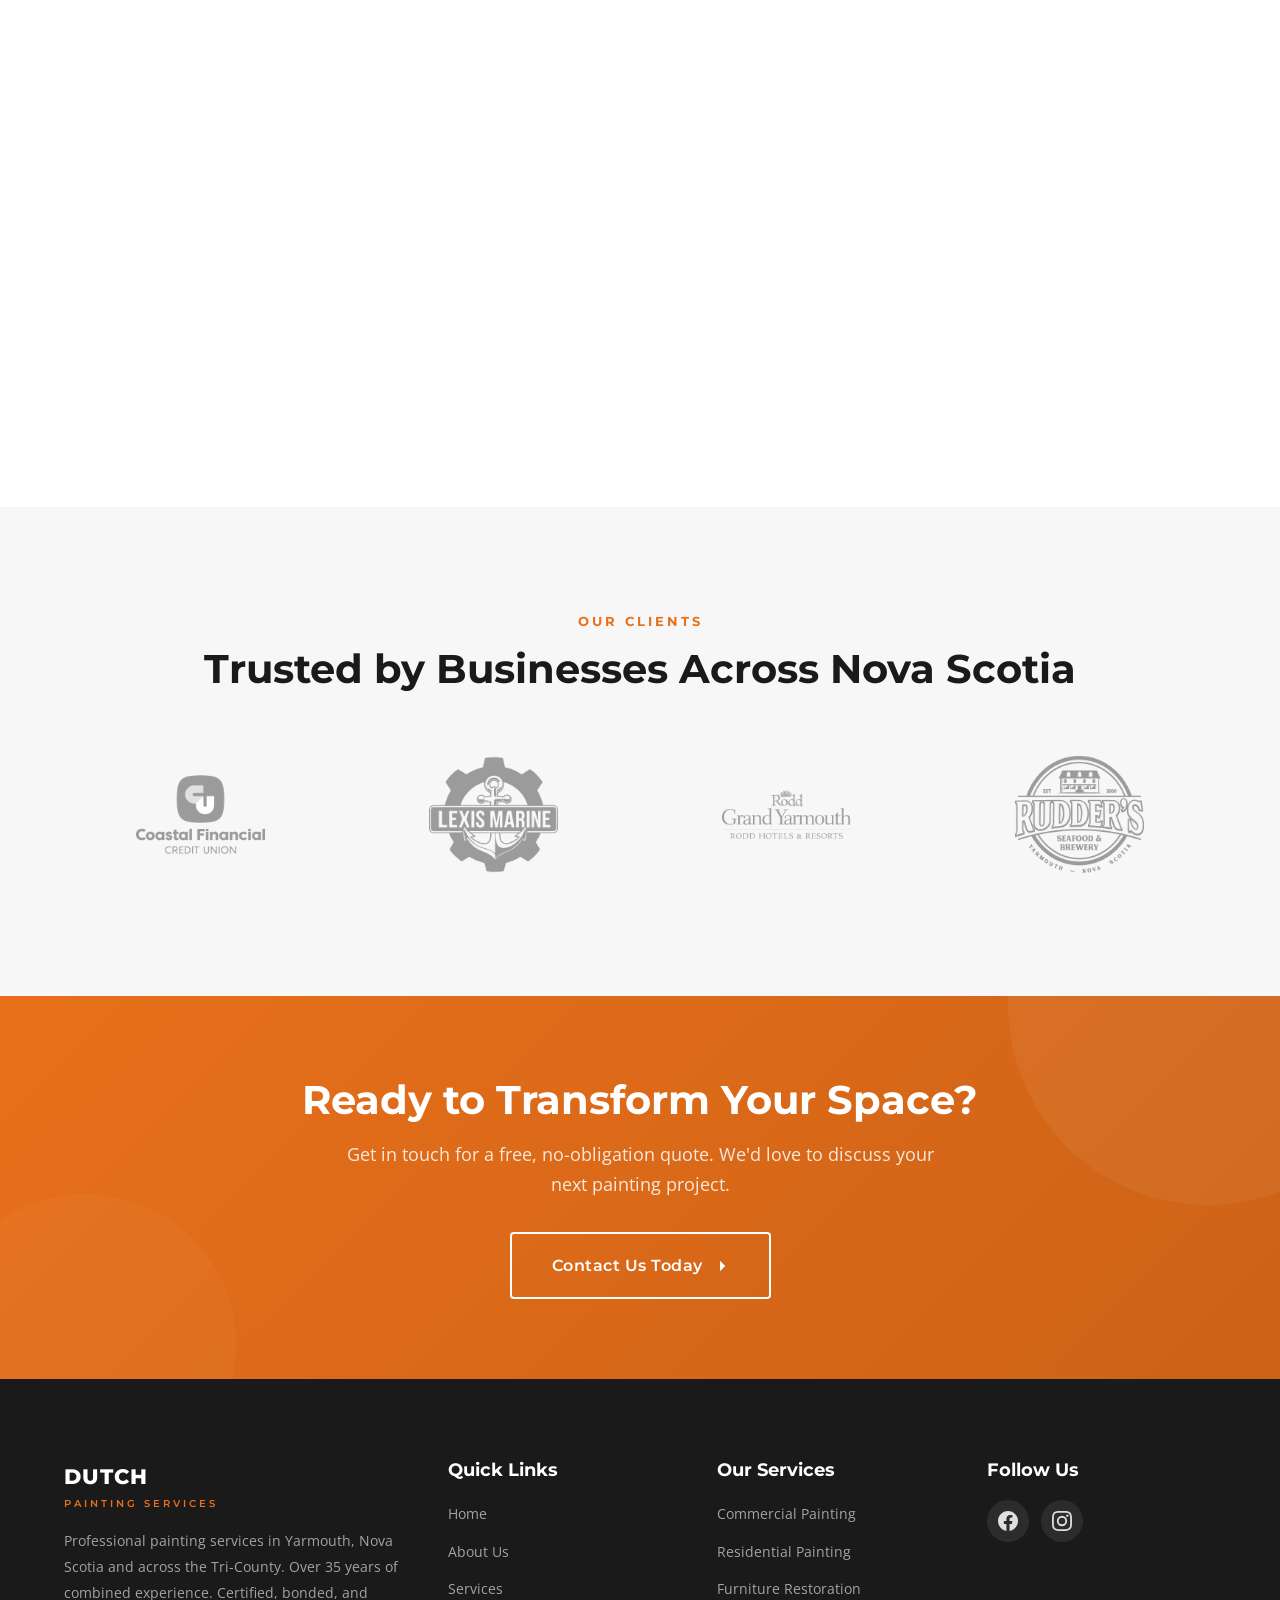
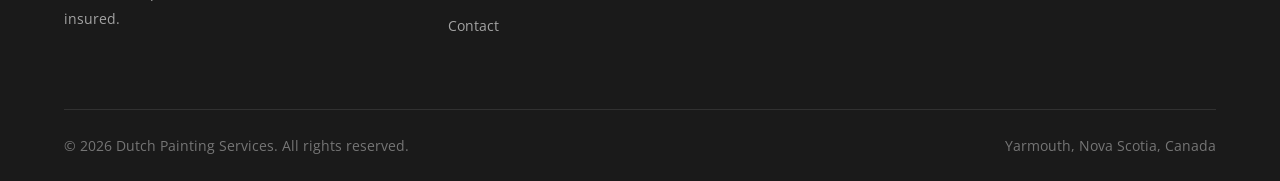
==== commit 09c6f995: "Capitalize Tri-County in homepage hero text Co-Authored-By: Claude Opus 5 <noreply@anthropic.com>" ====
--- a/index.html
+++ b/index.html
@@ -118,7 +118,7 @@
       <div class="hero-grid">
         <div class="hero-content">
           <h1>Professional <span>Commercial Painting</span> for Nova Scotia Businesses</h1>
-          <p class="hero-text">Dutch Painting Services delivers high quality colour transformations and furniture restorations, serving the tri-county area of Yarmouth, Digby, and Shelburne Nova Scotia.</p>
+          <p class="hero-text">Dutch Painting Services delivers high quality colour transformations and furniture restorations, serving the Tri-County area of Yarmouth, Digby, and Shelburne Nova Scotia.</p>
           <div class="hero-buttons">
             <a href="contact/" class="btn btn-primary btn-lg">Get a Free Quote
               <svg viewBox="0 0 24 24"><path d="M5 12h14M12 5l7 7-7 7"/></svg>
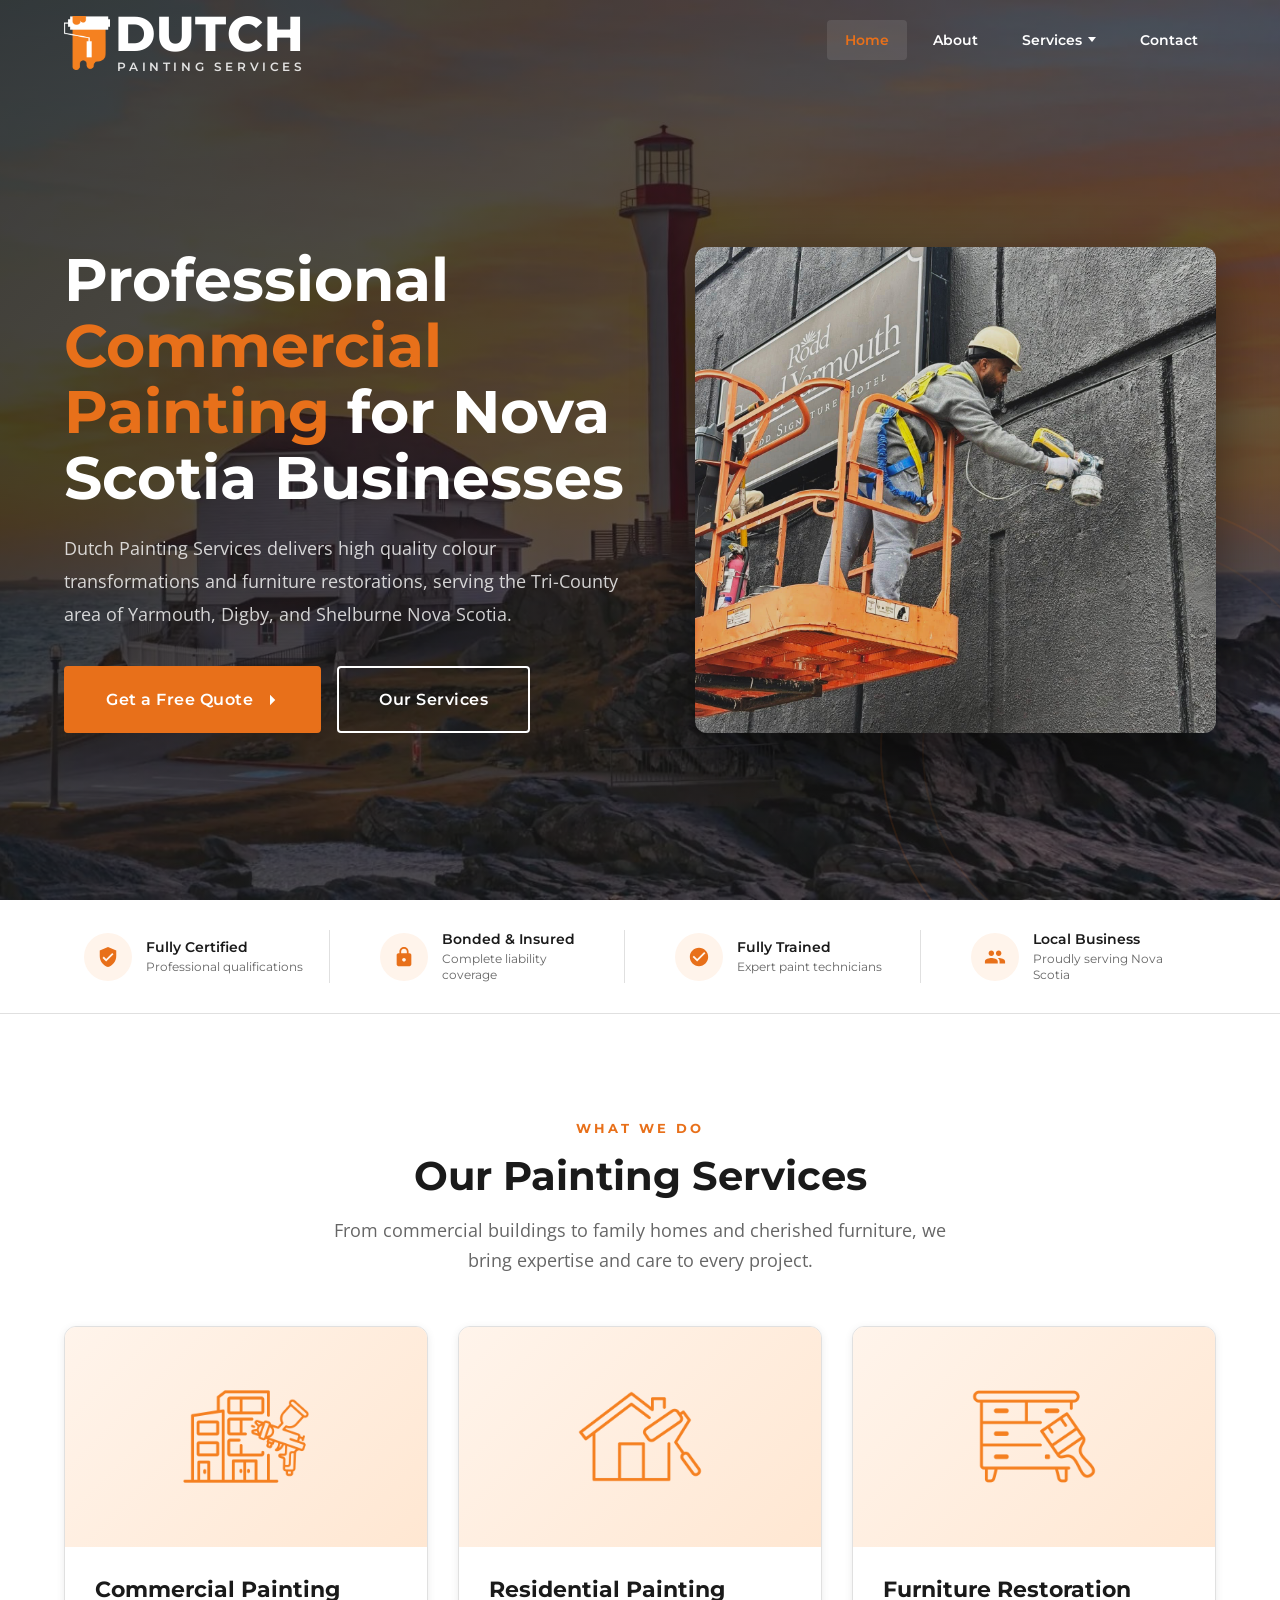
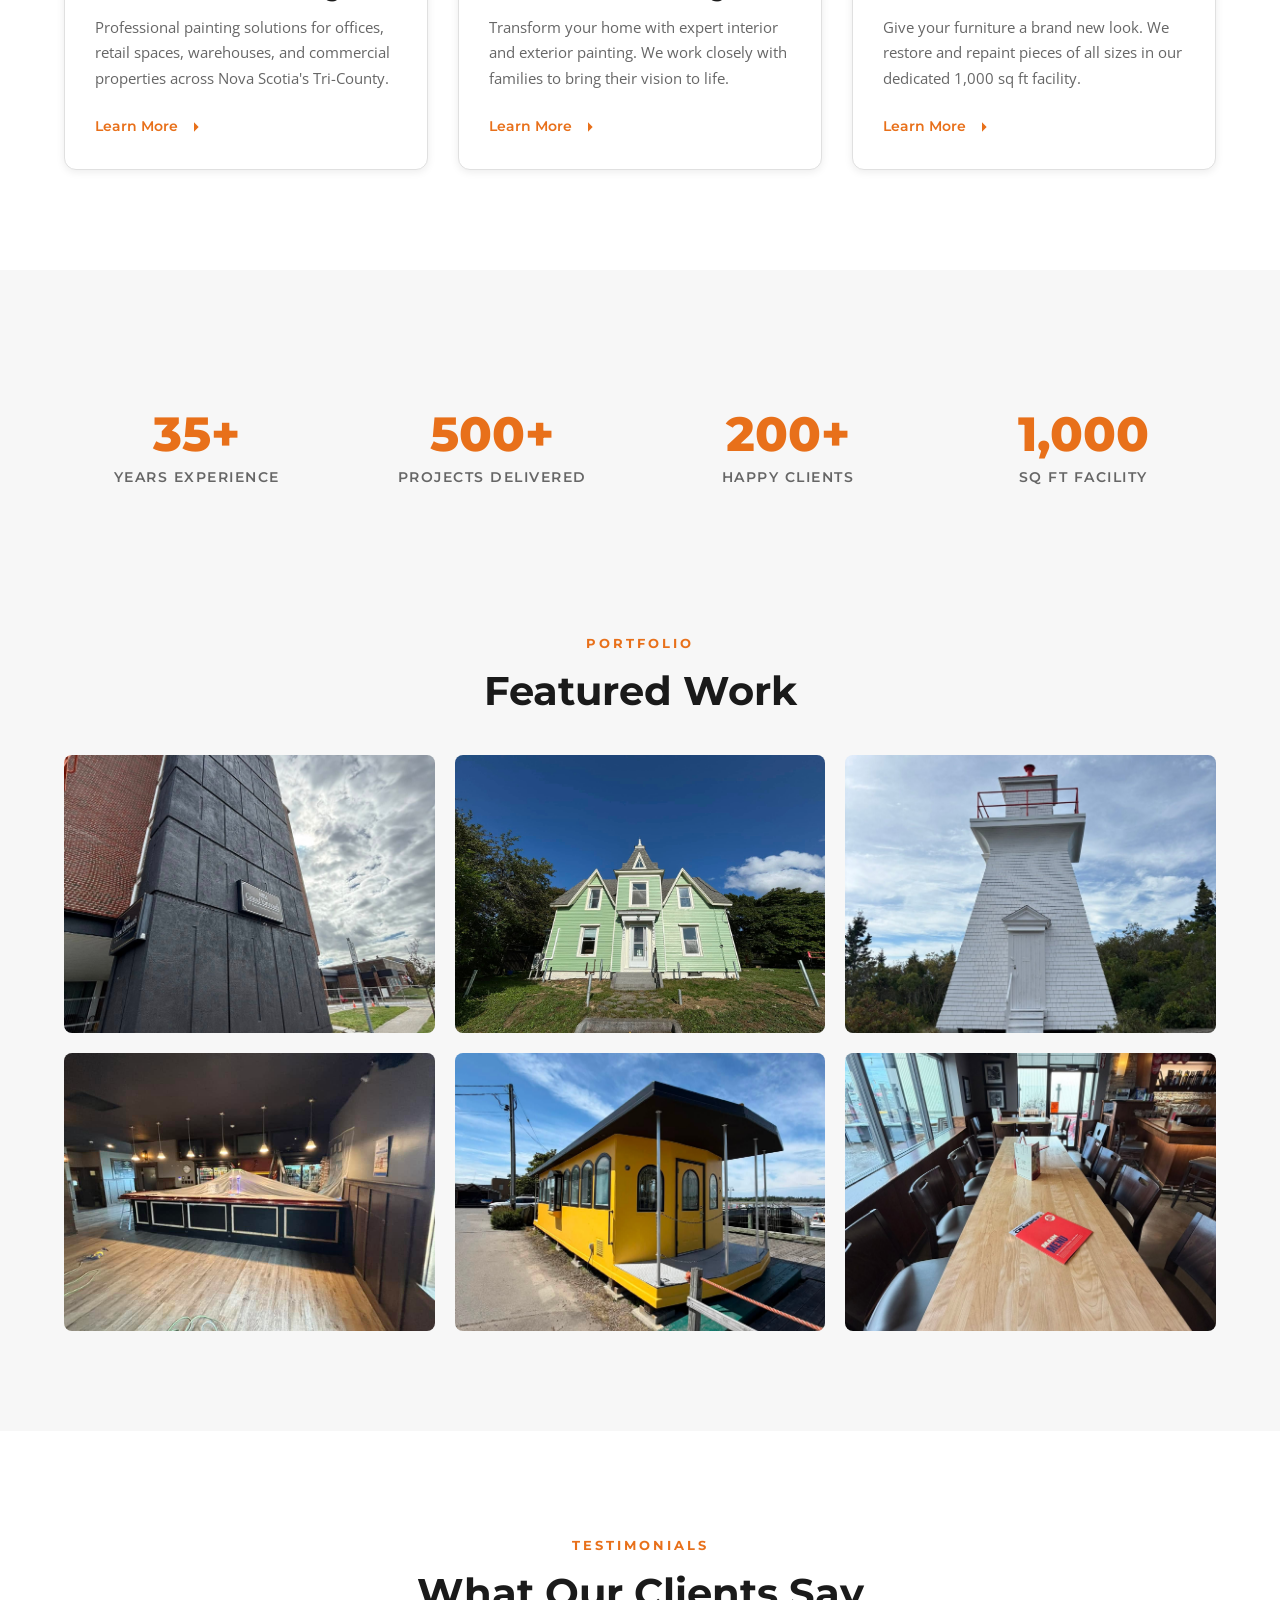
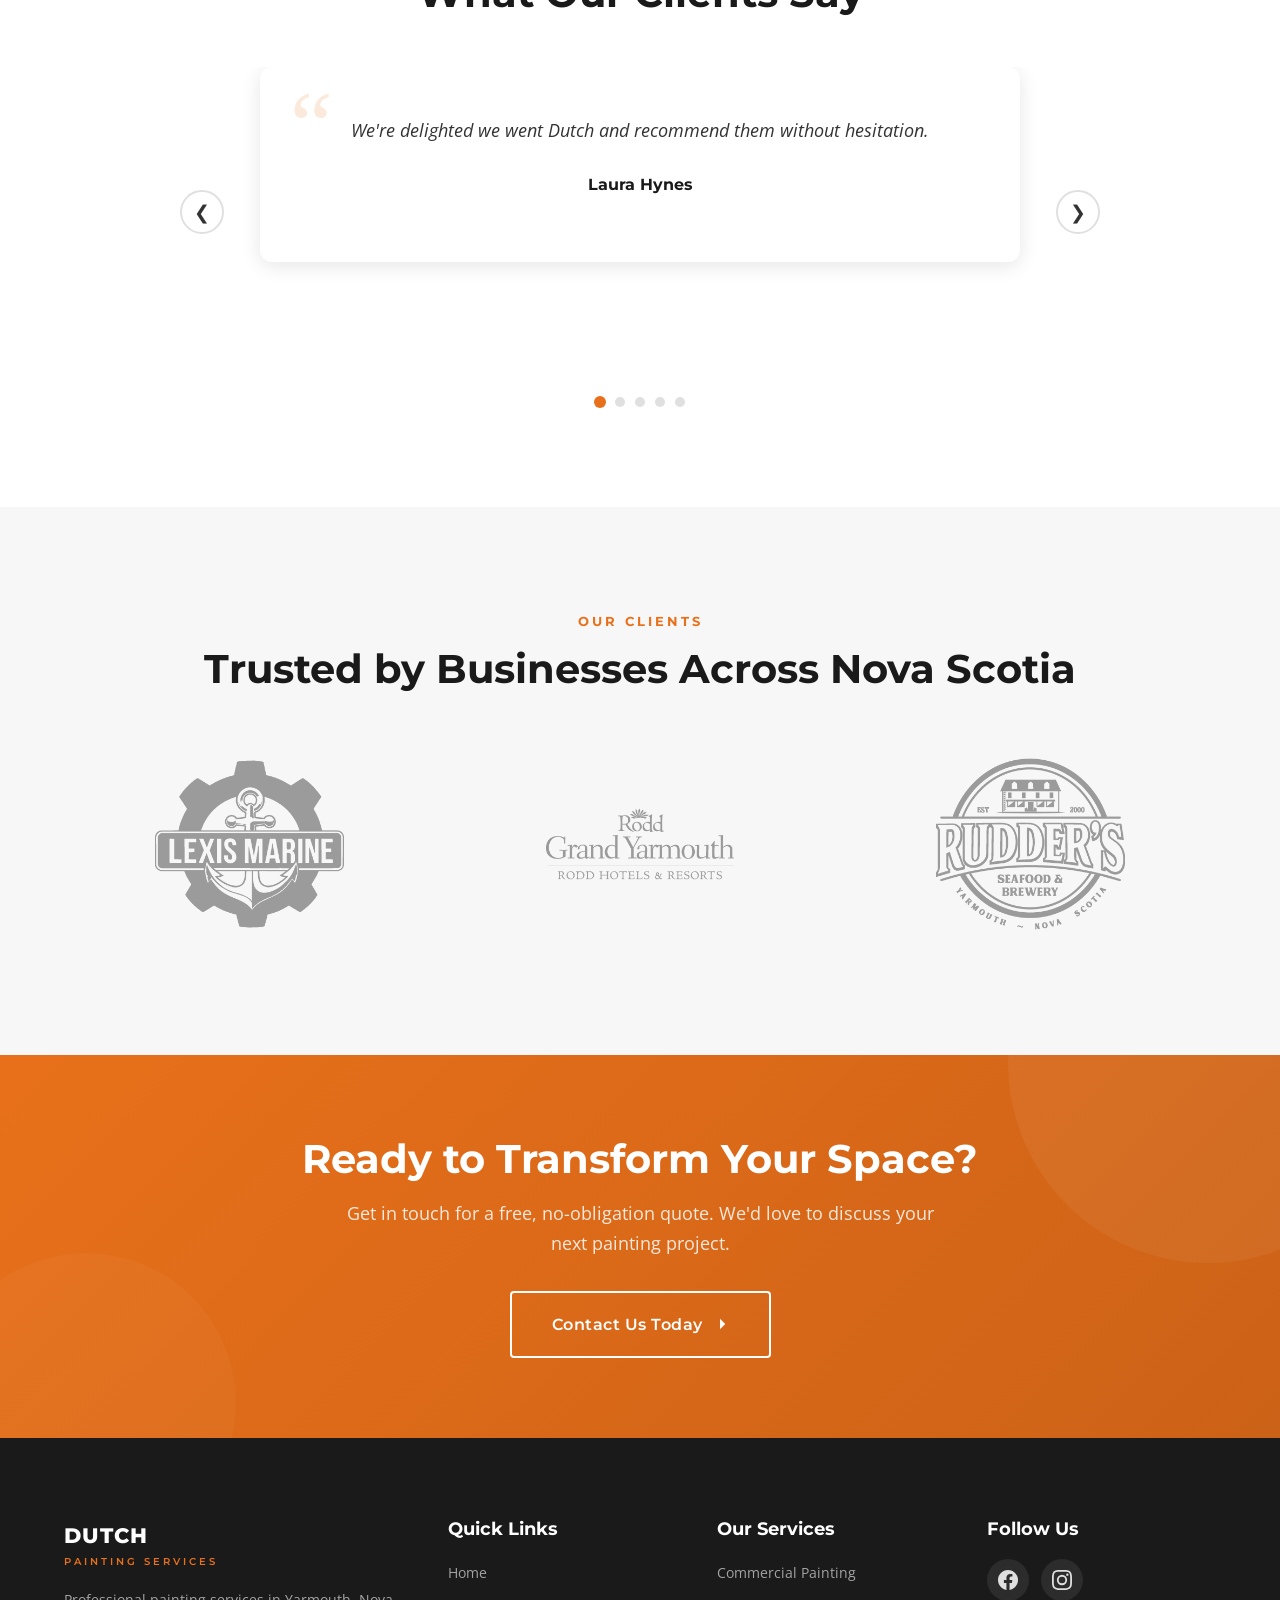
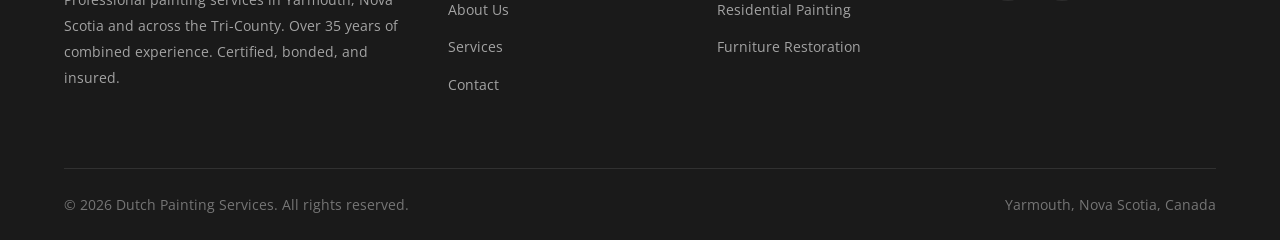
==== commit 390876cd: "Remove fake review, drop Coastal Financial, update team roster - Remove the Camryn Hipson testimonia" ====
--- a/index.html
+++ b/index.html
@@ -337,12 +337,6 @@
             </div>
             <div class="testimonial-slide">
               <div class="testimonial-card">
-                <p class="testimonial-quote">Dutch Painting went above and beyond all expectations! Kris and his staff are the most friendly, easy to get along with people. Very thankful I chose them! Highly recommend.</p>
-                <p class="testimonial-author">Camryn Hipson</p>
-              </div>
-            </div>
-            <div class="testimonial-slide">
-              <div class="testimonial-card">
                 <p class="testimonial-quote">From Day One through completion, this company did a First Class job. Communicating clearly and solid work that will last! I highly recommend.</p>
                 <p class="testimonial-author">Michael Clemente</p>
               </div>
@@ -368,7 +362,6 @@
           <button class="slider-dot" aria-label="Go to testimonial 3"></button>
           <button class="slider-dot" aria-label="Go to testimonial 4"></button>
           <button class="slider-dot" aria-label="Go to testimonial 5"></button>
-          <button class="slider-dot" aria-label="Go to testimonial 6"></button>
         </div>
       </div>
     </div>
@@ -383,9 +376,6 @@
       </div>
 
       <div class="clients-grid reveal-stagger" style="margin-top: 40px;">
-        <a href="https://www.coastalfinancial.ca/home" target="_blank" rel="noopener noreferrer" class="client-logo">
-          <img src="images/logos/CU_Logo.png" alt="Coastal Financial Credit Union" loading="lazy">
-        </a>
         <a href="https://www.facebook.com/MechanicalMayhem" target="_blank" rel="noopener noreferrer" class="client-logo">
           <img src="images/logos/Lexis_Logo.png" alt="Lexis Marine" loading="lazy">
         </a>
--- a/css/styles.css
+++ b/css/styles.css
@@ -1535,7 +1535,7 @@
    ============================================================ */
 .clients-grid {
   display: grid;
-  grid-template-columns: repeat(4, 1fr);
+  grid-template-columns: repeat(3, 1fr);
   gap: 20px;
   align-items: center;
 }
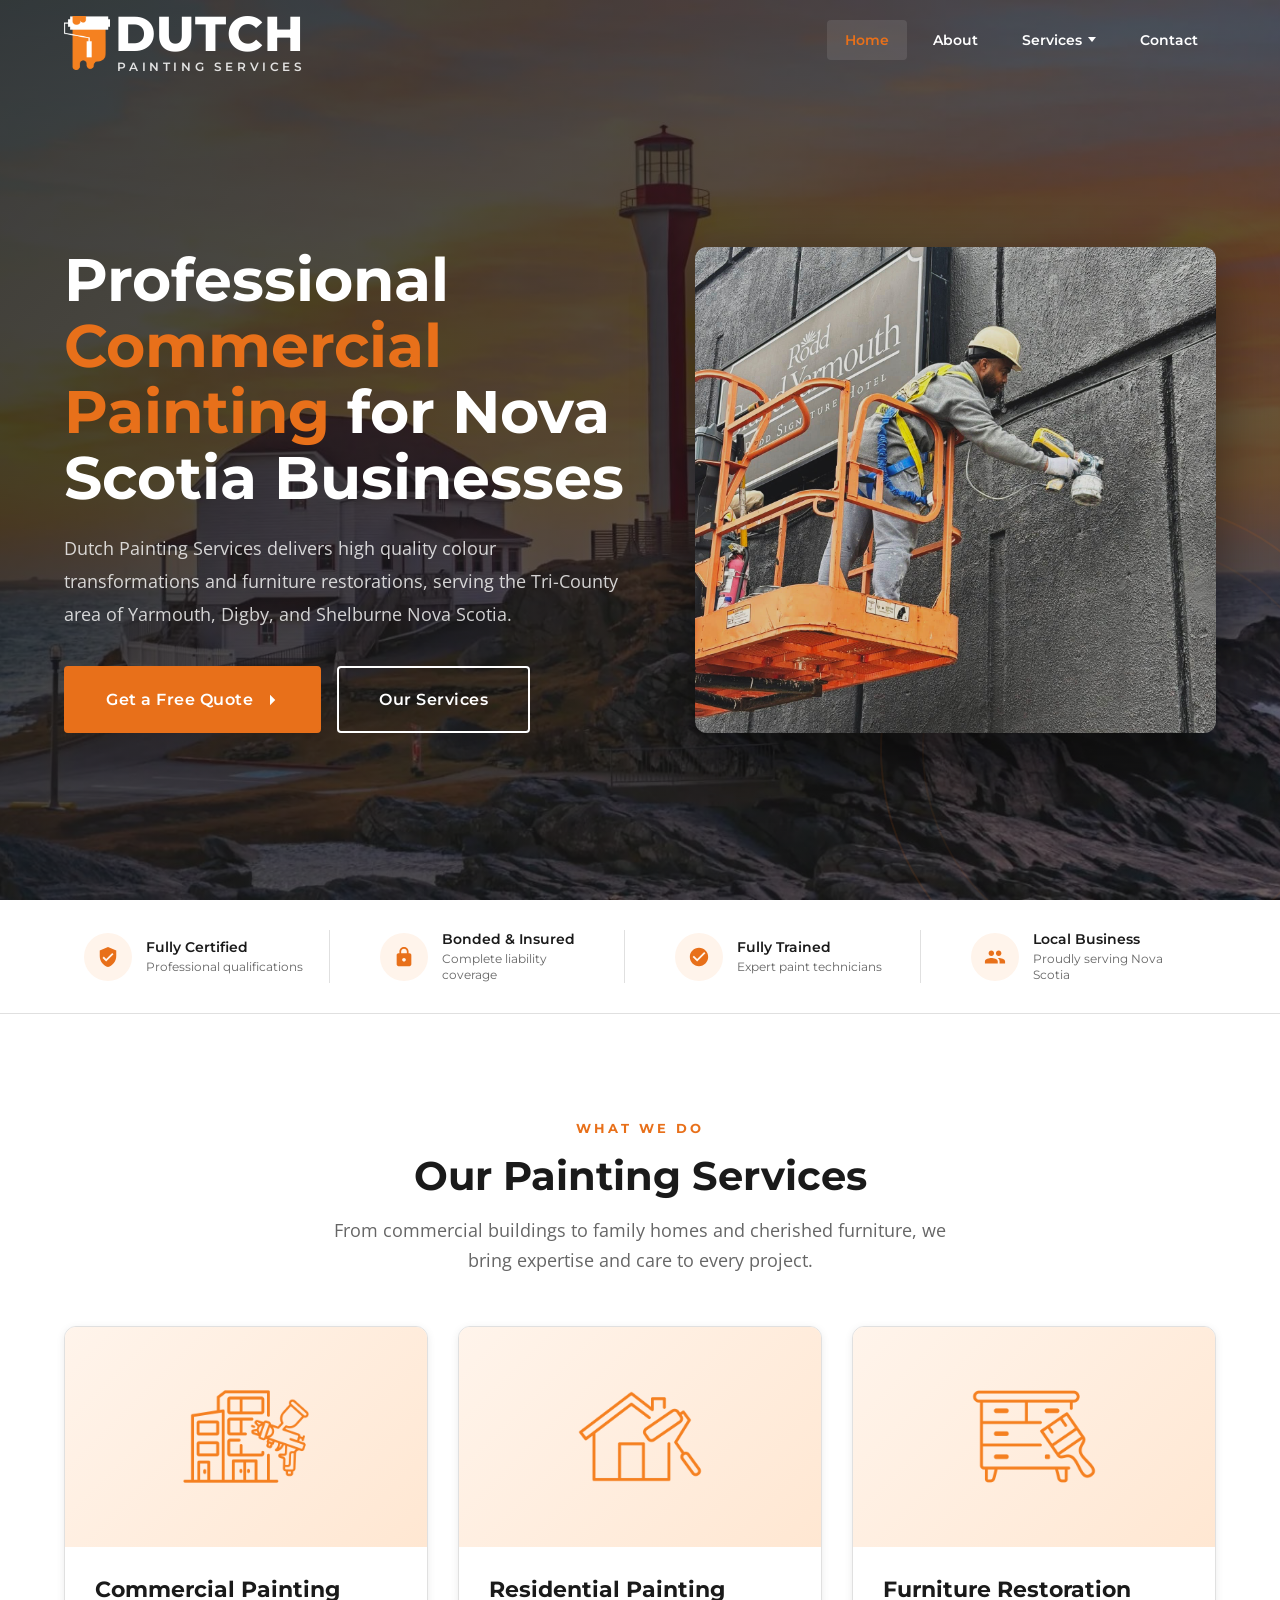
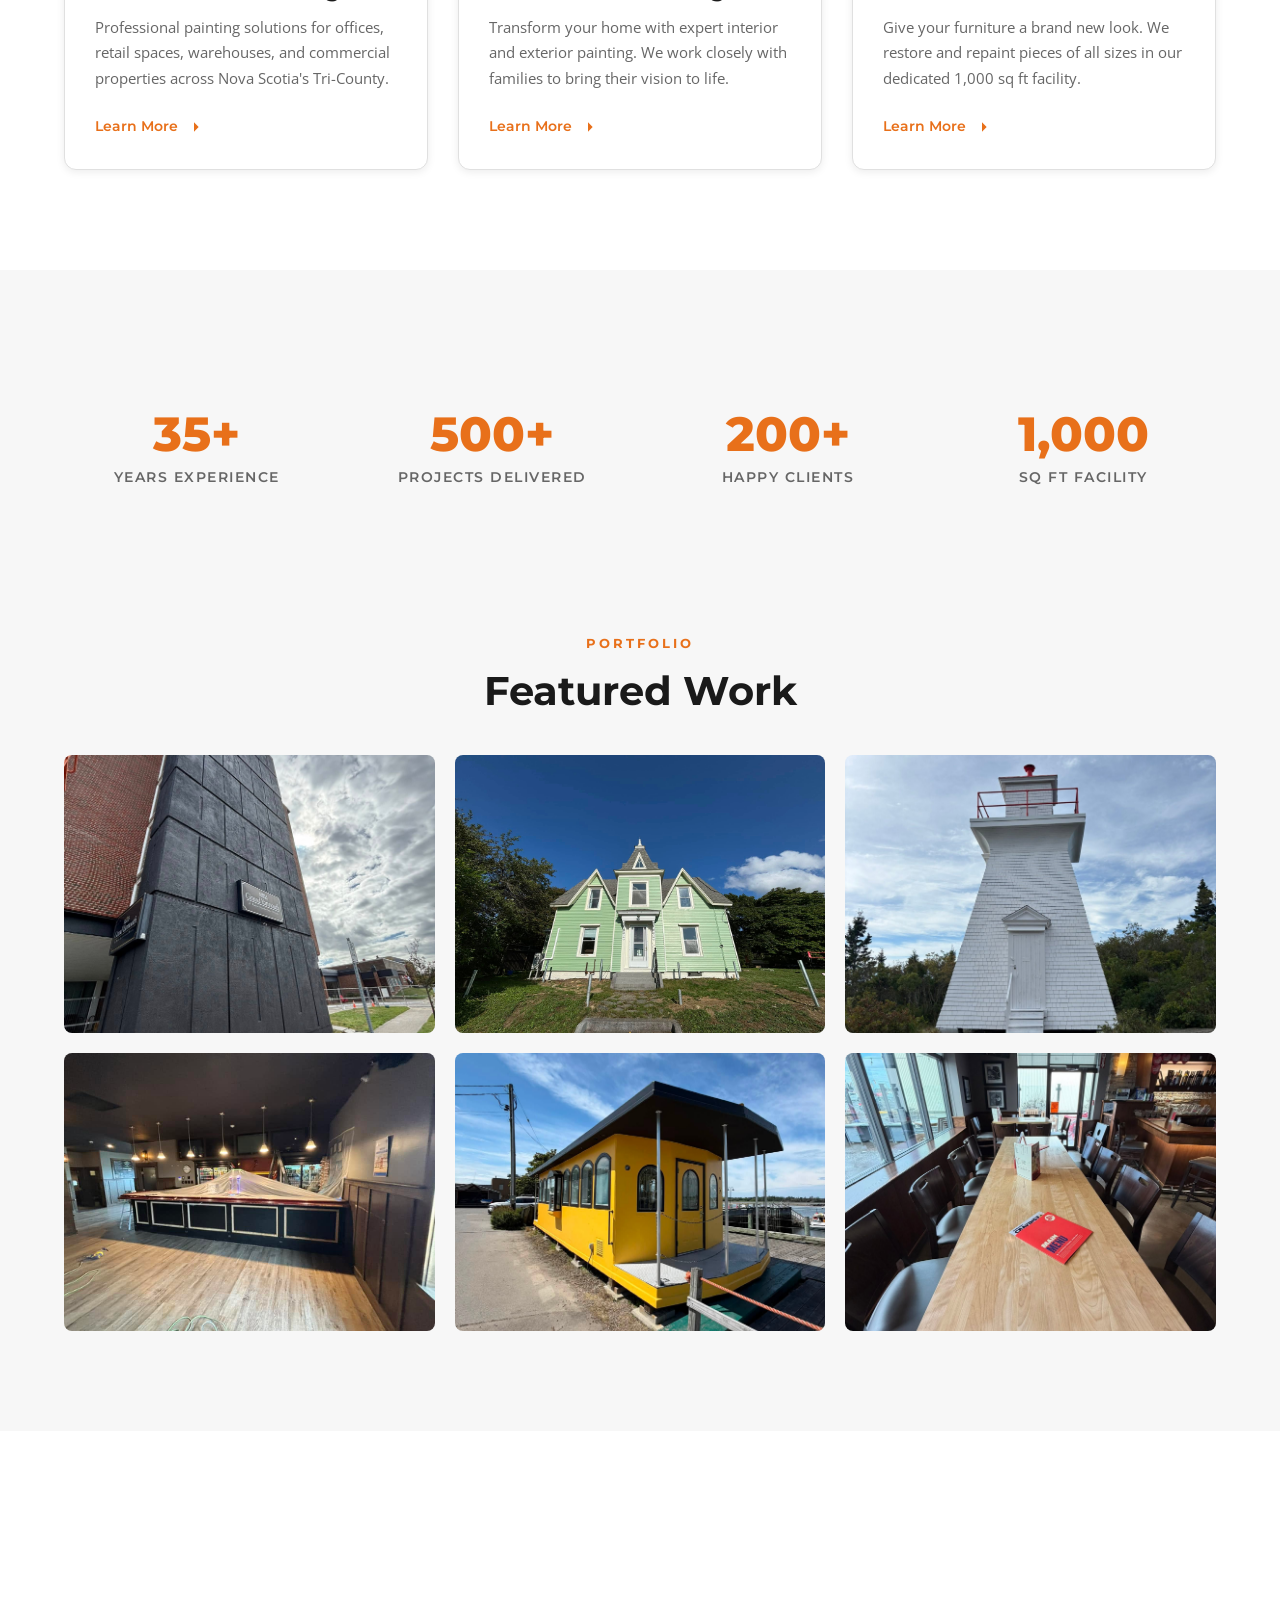
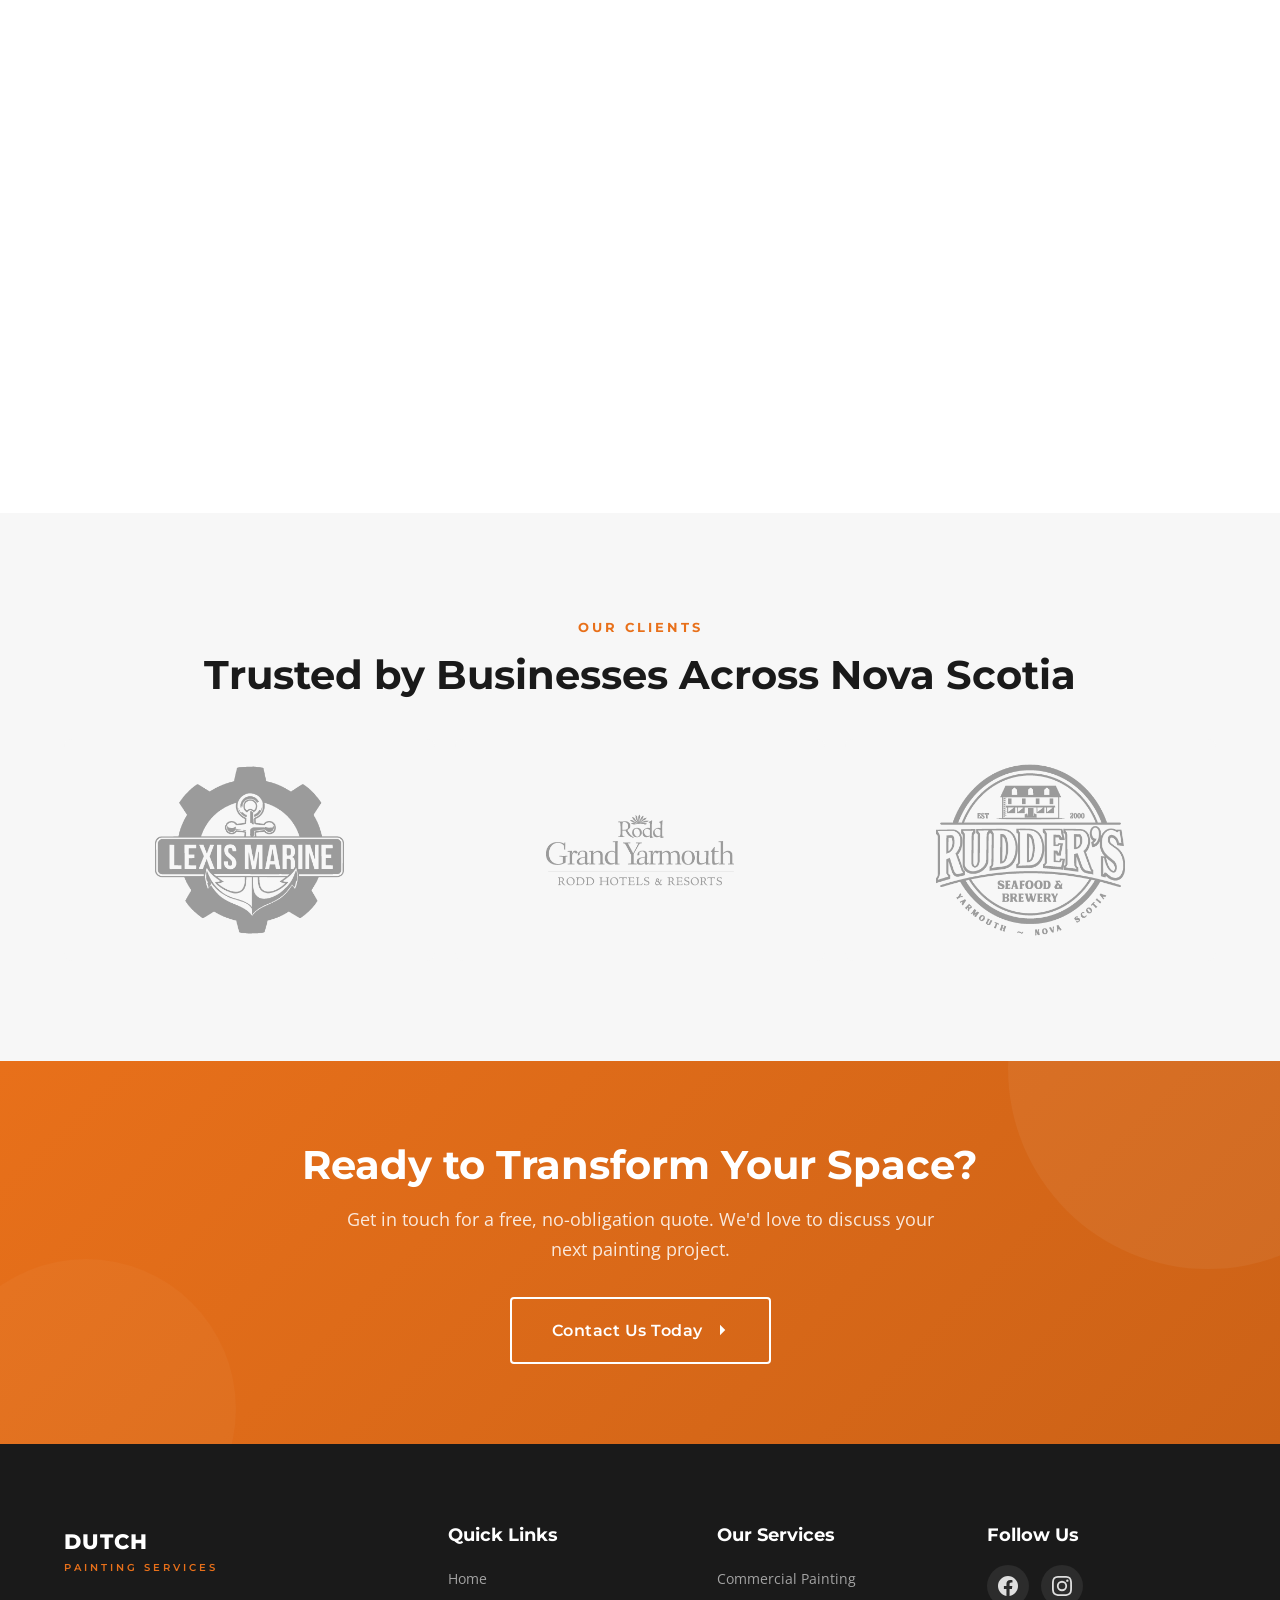
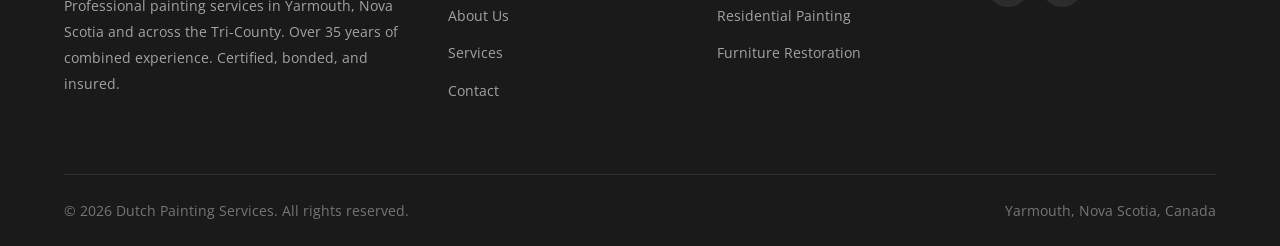
==== commit 0b72857f: "Fix heading hierarchy across all pages and drop dead logo asset Every page skipped heading levels, w" ====
--- a/index.html
+++ b/index.html
@@ -268,42 +268,42 @@
         <div class="gallery-item">
           <img src="images/Commercial/05-commercial-after.jpg" alt="Freshly painted multi-storey hotel tower exterior" loading="lazy">
           <div class="gallery-item-overlay">
-            <h4>Hotel Tower Exterior</h4>
+            <h3>Hotel Tower Exterior</h3>
             <p>Commercial</p>
           </div>
         </div>
         <div class="gallery-item">
           <img src="images/Residential/02-residential-after.jpg" alt="Heritage home repainted in sage green with cream trim" loading="lazy">
           <div class="gallery-item-overlay">
-            <h4>Heritage Home Exterior</h4>
+            <h3>Heritage Home Exterior</h3>
             <p>Residential</p>
           </div>
         </div>
         <div class="gallery-item">
           <img src="images/Commercial/lighthouse-featured.jpg" alt="Restored white shingled heritage lighthouse with fresh red trim" loading="lazy">
           <div class="gallery-item-overlay">
-            <h4>Lighthouse Restoration</h4>
+            <h3>Lighthouse Restoration</h3>
             <p>Commercial</p>
           </div>
         </div>
         <div class="gallery-item">
           <img src="images/Commercial/01-commercial-after.jpg" alt="Lounge bar interior repainted with a bold dark finish" loading="lazy">
           <div class="gallery-item-overlay">
-            <h4>Bar &amp; Lounge Interior</h4>
+            <h3>Bar &amp; Lounge Interior</h3>
             <p>Commercial</p>
           </div>
         </div>
         <div class="gallery-item">
           <img src="images/Commercial/train-exterior-after.jpg" alt="Railcar-style waterfront building repainted in bold bright yellow" loading="lazy">
           <div class="gallery-item-overlay">
-            <h4>Train Exterior Refresh</h4>
+            <h3>Train Exterior Refresh</h3>
             <p>Commercial</p>
           </div>
         </div>
         <div class="gallery-item">
           <img src="images/Furniture%20Restoration/table-restoration-after.jpg" alt="Restaurant table refinished with a smooth natural wood finish" loading="lazy">
           <div class="gallery-item-overlay">
-            <h4>Table Restoration</h4>
+            <h3>Table Restoration</h3>
             <p>Furniture Restoration</p>
           </div>
         </div>
--- a/css/styles.css
+++ b/css/styles.css
@@ -944,7 +944,7 @@
   justify-content: center;
 }
 
-.service-card-detailed .card-body h3 {
+.service-card-detailed .card-body h2 {
   font-size: 1.75rem;
   margin-bottom: 16px;
 }
@@ -1110,24 +1110,44 @@
   width: 100%;
   display: flex;
   justify-content: center;
-  gap: 10px;
-  margin-top: 24px;
-}
-
+  gap: 2px;
+  margin-top: 16px;
+}
+
+/* The dot stays 10px visually, but the button itself is 24px square so it
+   can actually be tapped on a phone. The dot is drawn with an inset shadow
+   so the extra area stays invisible. */
 .slider-dot {
+  width: 24px;
+  height: 24px;
+  padding: 0;
+  border: none;
+  background: transparent;
+  border-radius: 50%;
+  cursor: pointer;
+  display: flex;
+  align-items: center;
+  justify-content: center;
+  -webkit-tap-highlight-color: transparent;
+}
+
+.slider-dot::before {
+  content: '';
   width: 10px;
   height: 10px;
   border-radius: 50%;
   background: var(--border-gray);
-  cursor: pointer;
   transition: all var(--transition);
-  border: none;
-  padding: 0;
-}
-
-.slider-dot.active {
+}
+
+.slider-dot.active::before {
   background: var(--orange);
   transform: scale(1.2);
+}
+
+.slider-dot:focus-visible {
+  outline: 2px solid var(--orange);
+  outline-offset: 2px;
 }
 
 /* ============================================================
@@ -1163,7 +1183,7 @@
   transform: translateY(0);
 }
 
-.gallery-item-overlay h4 {
+.gallery-item-overlay h3 {
   color: var(--white);
   font-size: 1rem;
   margin-bottom: 4px;
@@ -1357,7 +1377,9 @@
   padding: 24px;
 }
 
-.before-after-info h4 {
+.before-after-info h3 {
+  /* pinned: these were h4 before, keep the same size */
+  font-size: 1.25rem;
   margin-bottom: 8px;
 }
 
@@ -1469,7 +1491,9 @@
   fill: var(--orange);
 }
 
-.scope-item h4 {
+.scope-item h3 {
+  /* pinned: these were h4 before, keep the same size */
+  font-size: 1.25rem;
   margin-bottom: 10px;
 }
 
@@ -1671,6 +1695,28 @@
   display: flex;
   align-items: center;
   justify-content: center;
+  overflow: hidden;
+}
+
+/* Headshots are pre-cropped to matching 800x800 squares, so they drop into
+   the square card box at identical size and framing. cover + centre keeps
+   that true if a future photo arrives at a different ratio. */
+.team-photo img {
+  display: block;
+  width: 100%;
+  height: 100%;
+  object-fit: cover;
+  object-position: center;
+}
+
+.placeholder-text {
+  font-family: var(--font-heading);
+  font-size: 0.8rem;
+  color: #999;
+  text-transform: uppercase;
+  letter-spacing: 2px;
+  text-align: center;
+  padding: 0 12px;
 }
 
 .team-card-info {
@@ -1999,7 +2045,7 @@
   color: var(--white);
 }
 
-.contact-info-card h3 {
+.contact-info-card h2 {
   color: var(--white);
   font-size: 1.5rem;
   margin-bottom: 8px;
@@ -2038,7 +2084,7 @@
   fill: var(--orange);
 }
 
-.contact-detail-text h4 {
+.contact-detail-text h3 {
   color: var(--white);
   font-size: 1rem;
   margin-bottom: 4px;
@@ -2127,7 +2173,7 @@
   border: 1px solid var(--border-gray);
 }
 
-.contact-form-section h3 {
+.contact-form-section h2 {
   font-size: 1.5rem;
   margin-bottom: 8px;
 }
@@ -2218,7 +2264,7 @@
   margin-bottom: 16px;
 }
 
-.form-success h4 {
+.form-success h3 {
   font-size: 1.35rem;
   margin-bottom: 8px;
 }
@@ -2368,6 +2414,23 @@
 /* ============================================================
    SCROLL REVEAL ANIMATIONS
    ============================================================ */
+/* .reveal-left / .reveal-right sit offset by 30px until they scroll into
+   view. On narrow screens the container is edge-to-edge, so that offset
+   pushed elements past the right edge and gave the page a sideways scroll.
+   Clip it: `clip` contains the overflow without making body a scroll
+   container (which `hidden` would, breaking any future sticky element). */
+html,
+body {
+  overflow-x: hidden;
+}
+
+@supports (overflow-x: clip) {
+  html,
+  body {
+    overflow-x: clip;
+  }
+}
+
 .reveal {
   opacity: 0;
   transform: translateY(30px);
@@ -2819,7 +2882,7 @@
     padding: 24px;
   }
 
-  .service-card-detailed .card-body h3 {
+  .service-card-detailed .card-body h2 {
     font-size: 1.35rem;
   }
 }
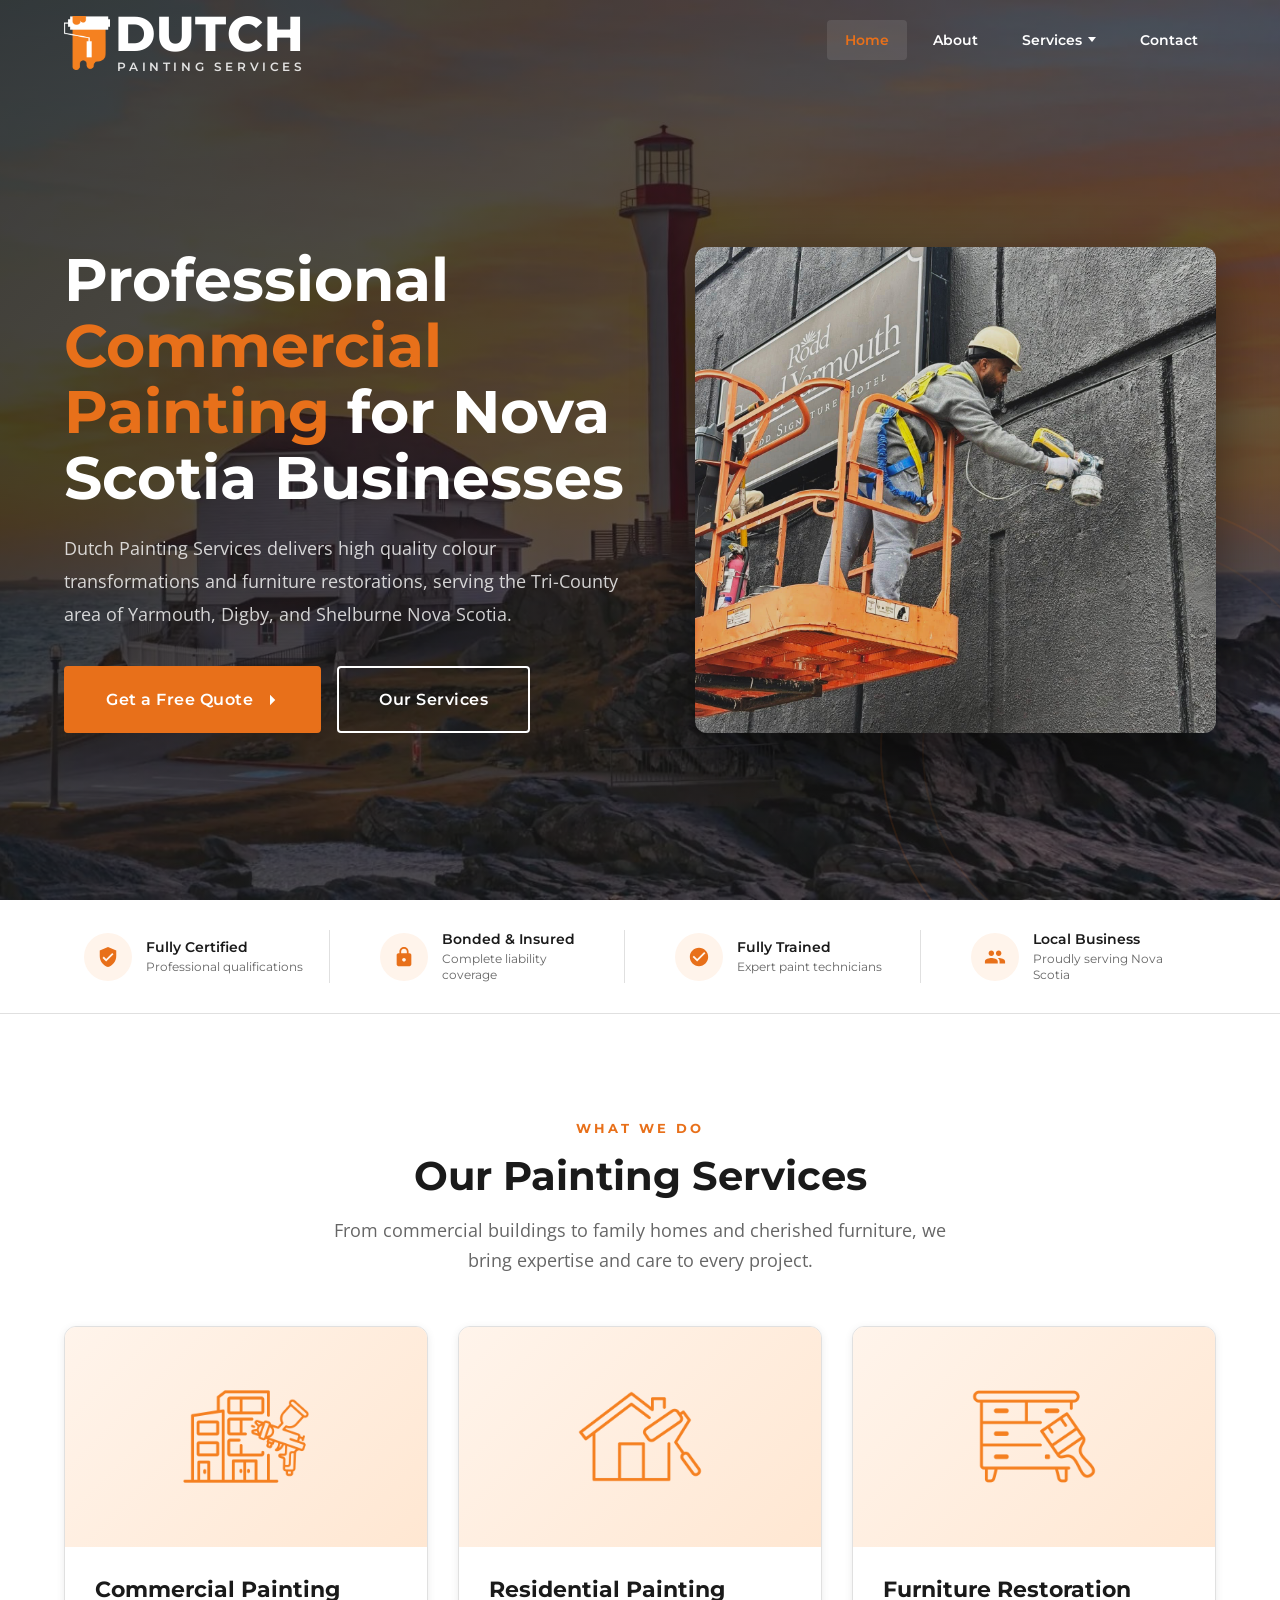
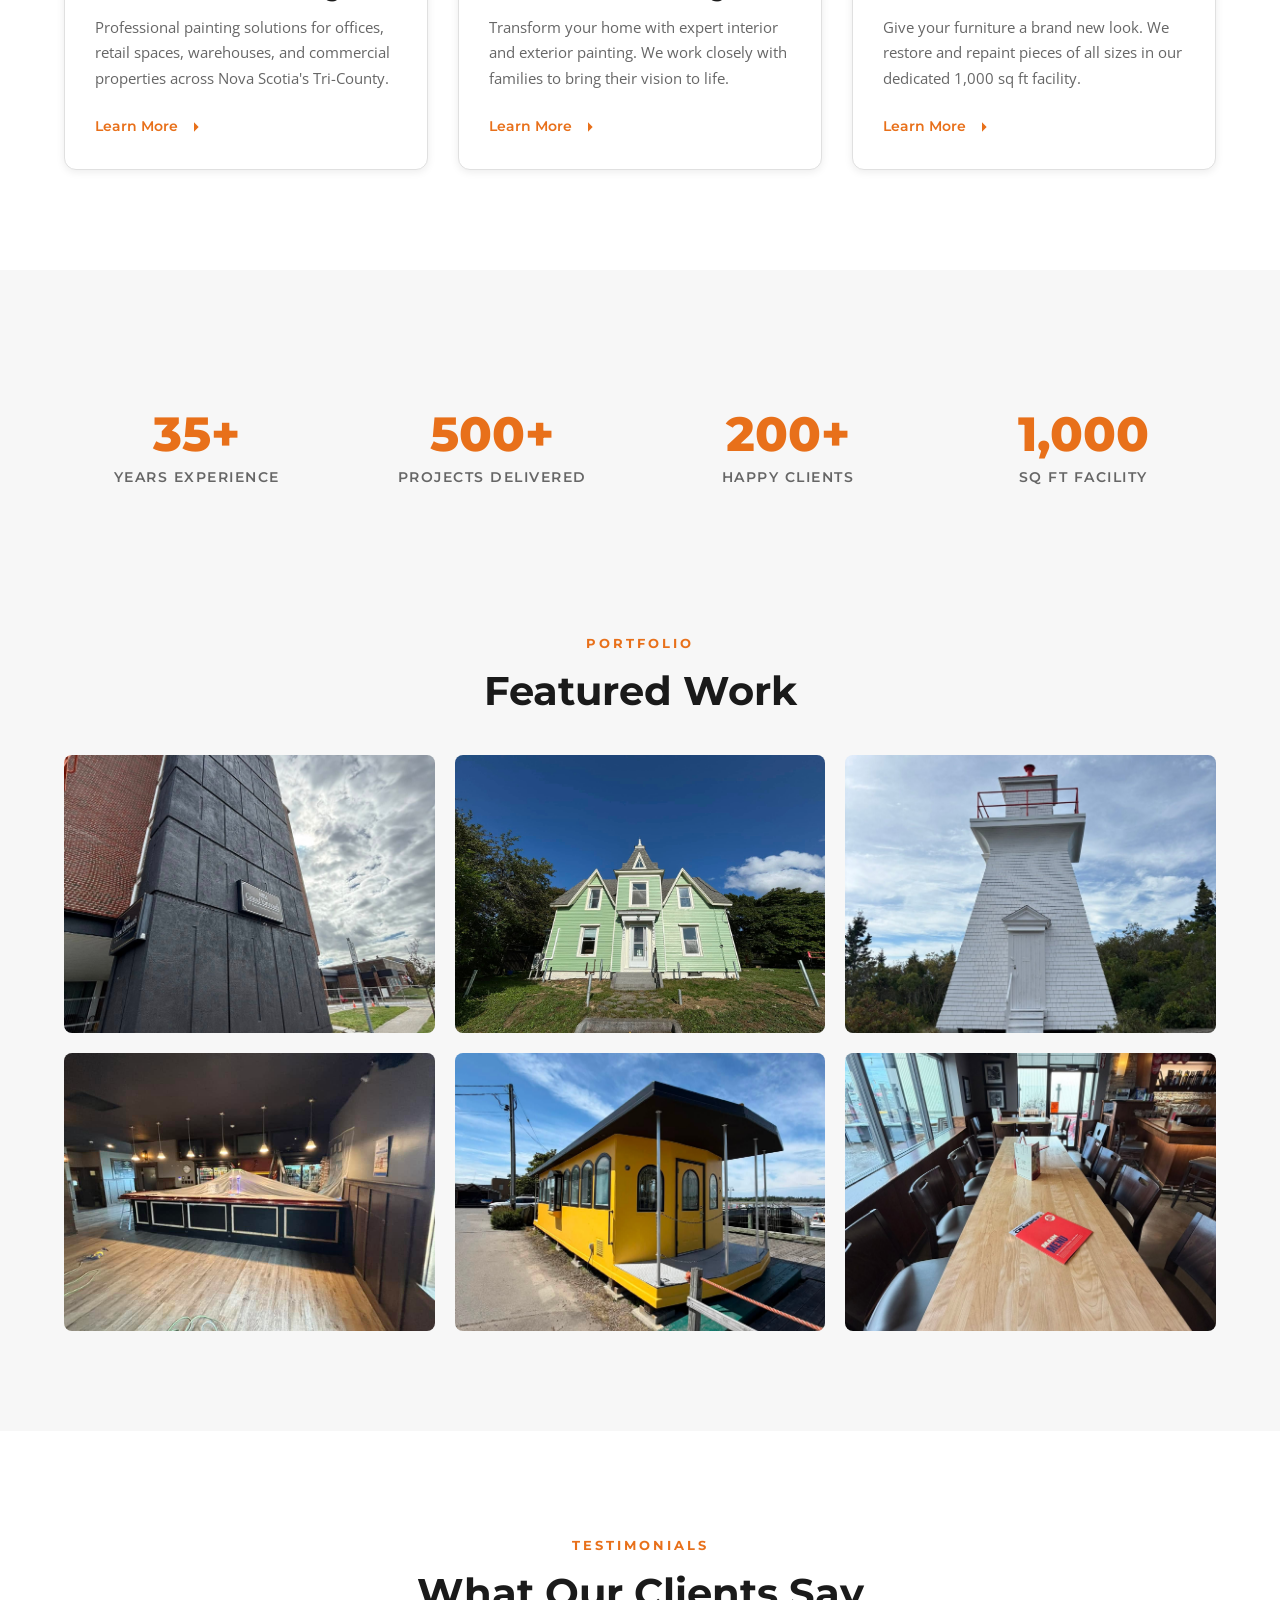
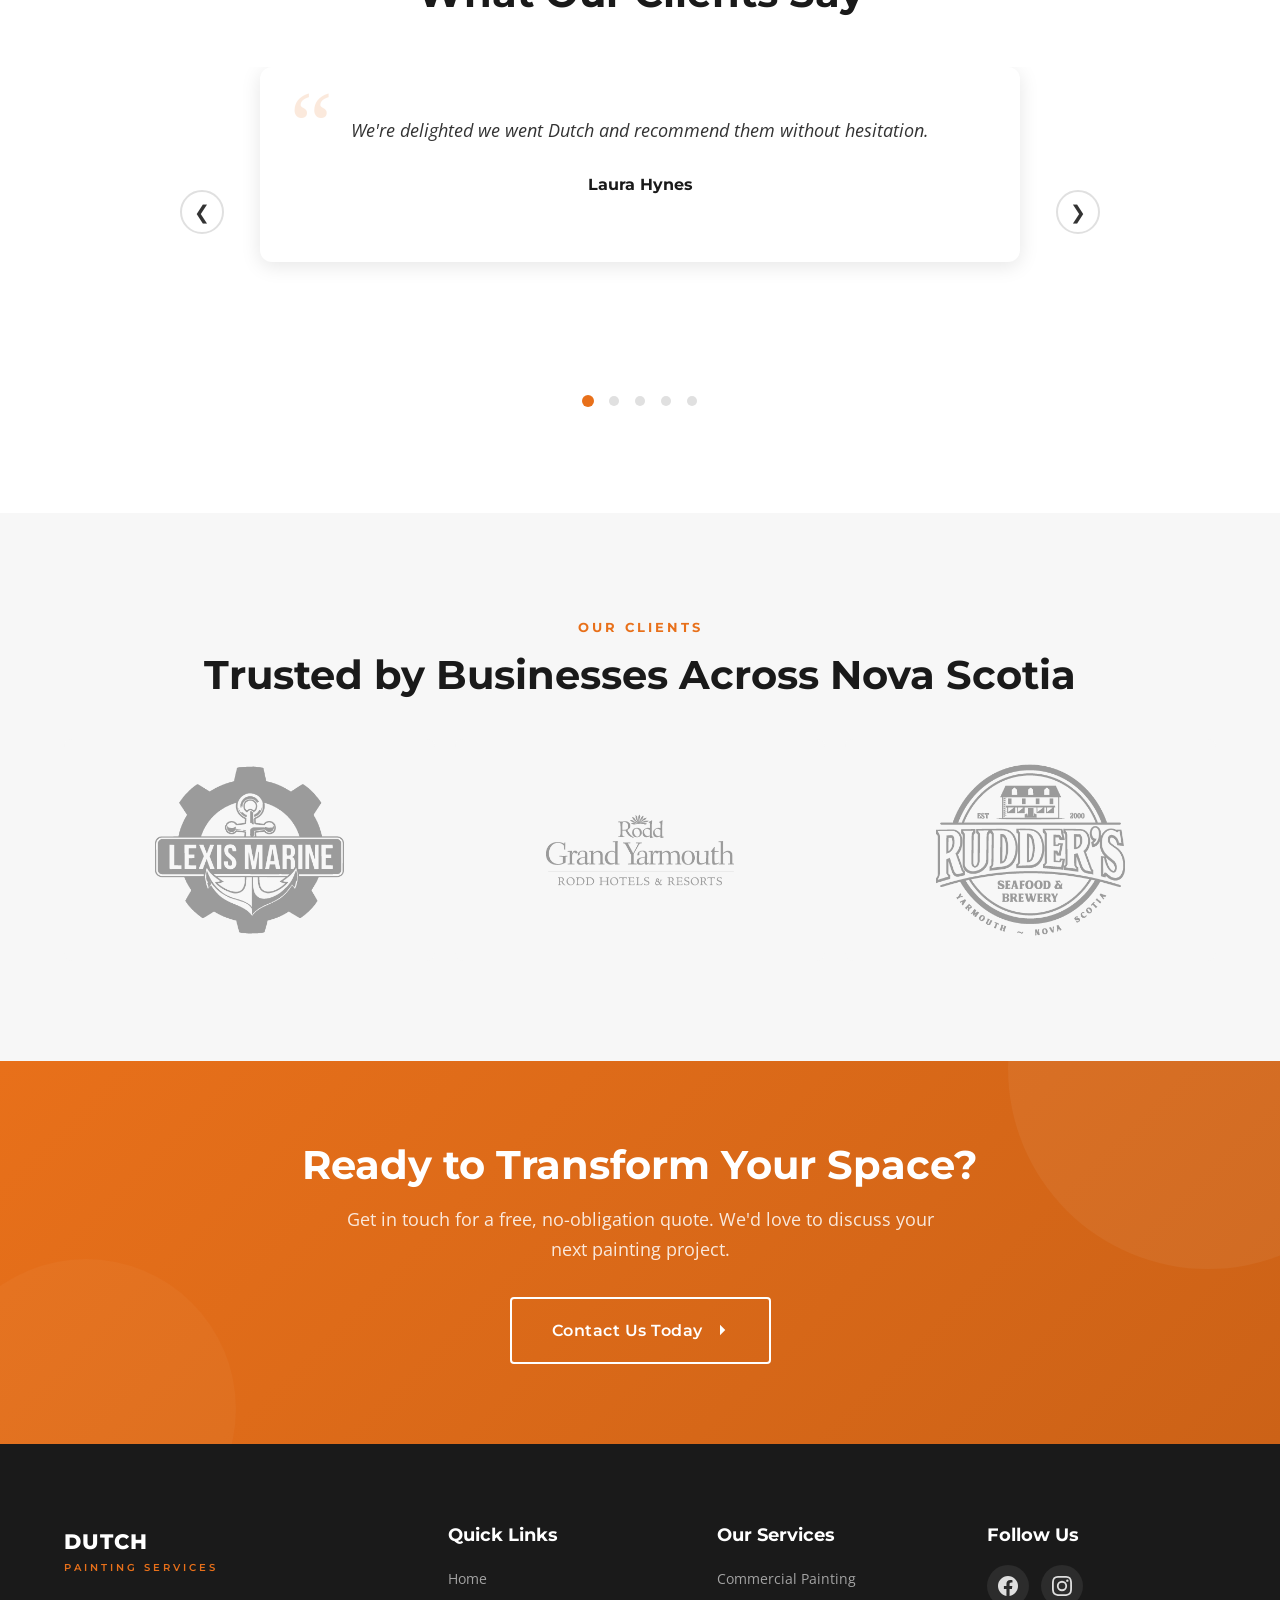
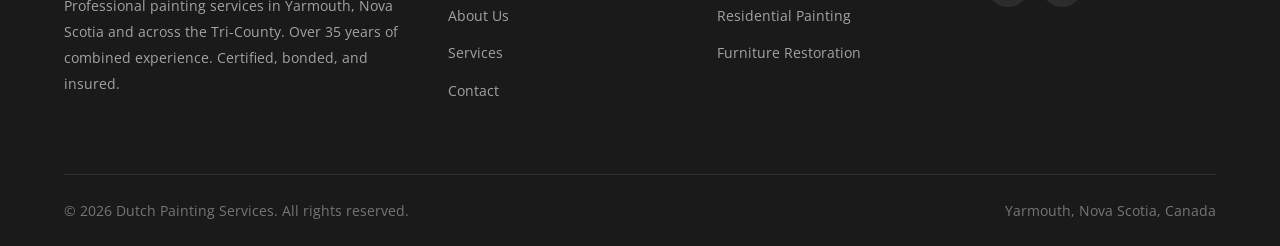
==== commit bc33e1cc: "Add sitemap and robots.txt, align URLs to apex, set facility photo Search Console groundwork: - site" ====
--- a/index.html
+++ b/index.html
@@ -8,13 +8,13 @@
   <meta name="description" content="Professional commercial and residential painting services across Nova Scotia's Tri-County from Yarmouth to Halifax. Certified, bonded and insured with 35+ years of experience. Furniture restoration, interior and exterior painting.">
   <meta name="keywords" content="commercial painting Yarmouth, residential painting Nova Scotia, painting contractor Tri-County, professional painters Halifax, furniture restoration, interior painting, exterior painting">
   <meta name="robots" content="index, follow">
-  <link rel="canonical" href="https://www.dutchpaintingservices.com/">
+  <link rel="canonical" href="https://dutchpaintingservices.com/">
 
   <!-- Open Graph -->
   <meta property="og:title" content="Dutch Painting Services | Commercial &amp; Residential Painting in Yarmouth, NS">
   <meta property="og:description" content="Professional painting services across Nova Scotia's Tri-County. Certified, bonded and insured with 35+ years of experience.">
   <meta property="og:type" content="website">
-  <meta property="og:url" content="https://www.dutchpaintingservices.com/">
+  <meta property="og:url" content="https://dutchpaintingservices.com/">
   <meta property="og:locale" content="en_CA">
 
   <!-- Favicons & App Icons -->
@@ -43,7 +43,7 @@
     "@type": "LocalBusiness",
     "name": "Dutch Painting Services",
     "description": "Professional commercial and residential painting services in Yarmouth, Nova Scotia and across the Tri-County to Halifax.",
-    "url": "https://www.dutchpaintingservices.com",
+    "url": "https://dutchpaintingservices.com",
     "telephone": "+1-902-774-4971",
     "address": {
       "@type": "PostalAddress",
